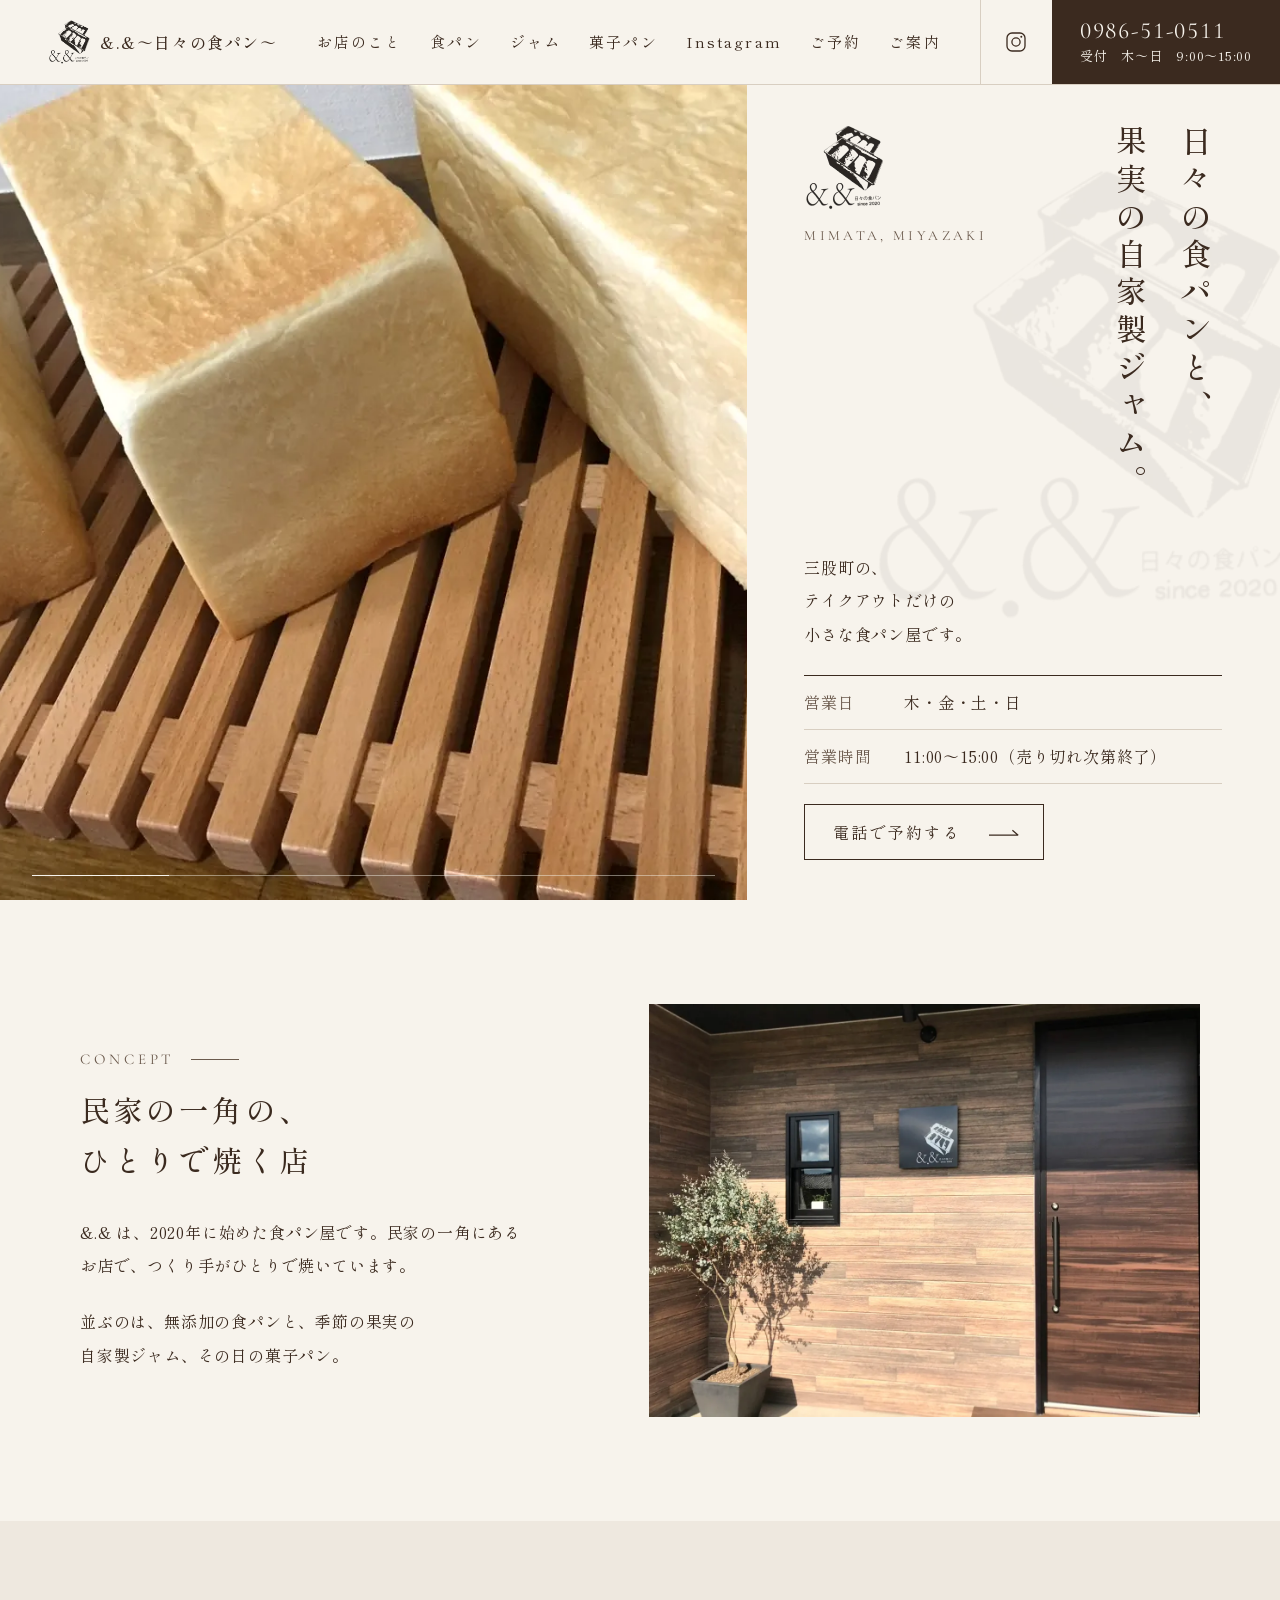
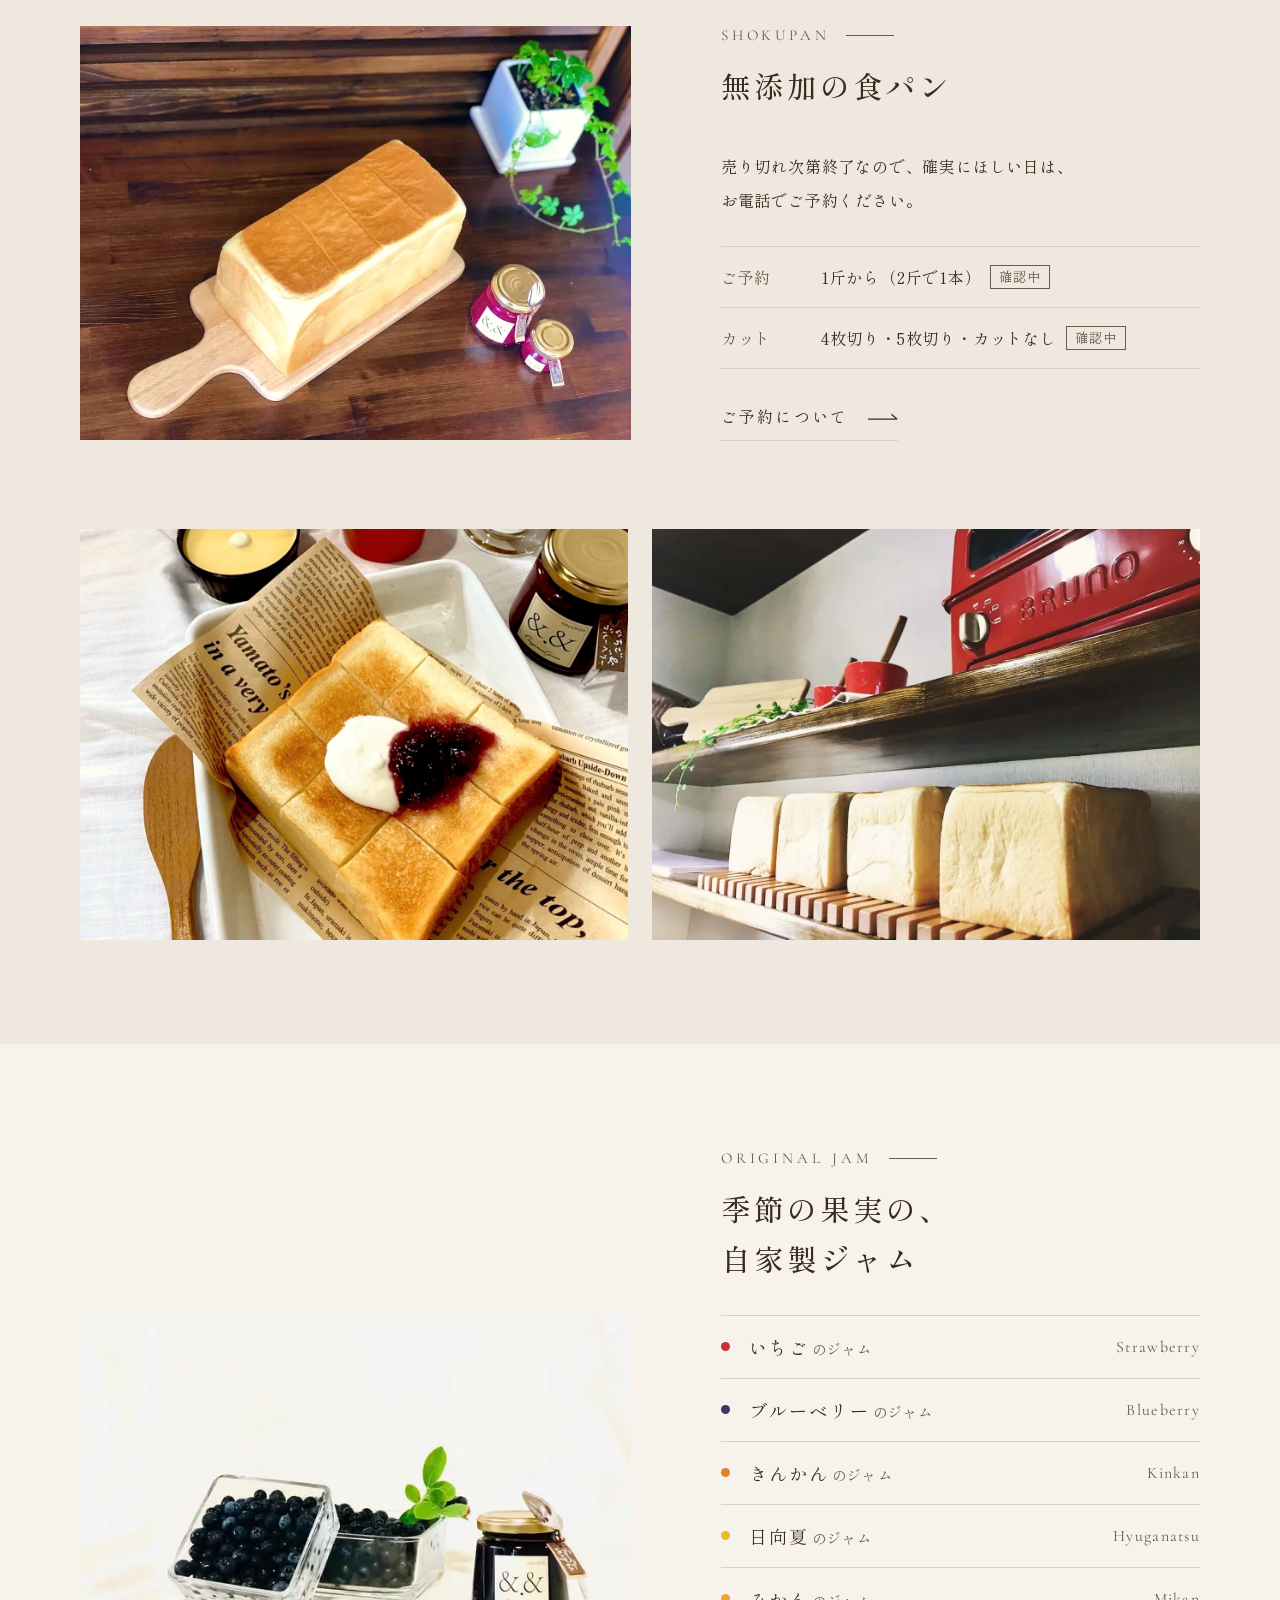
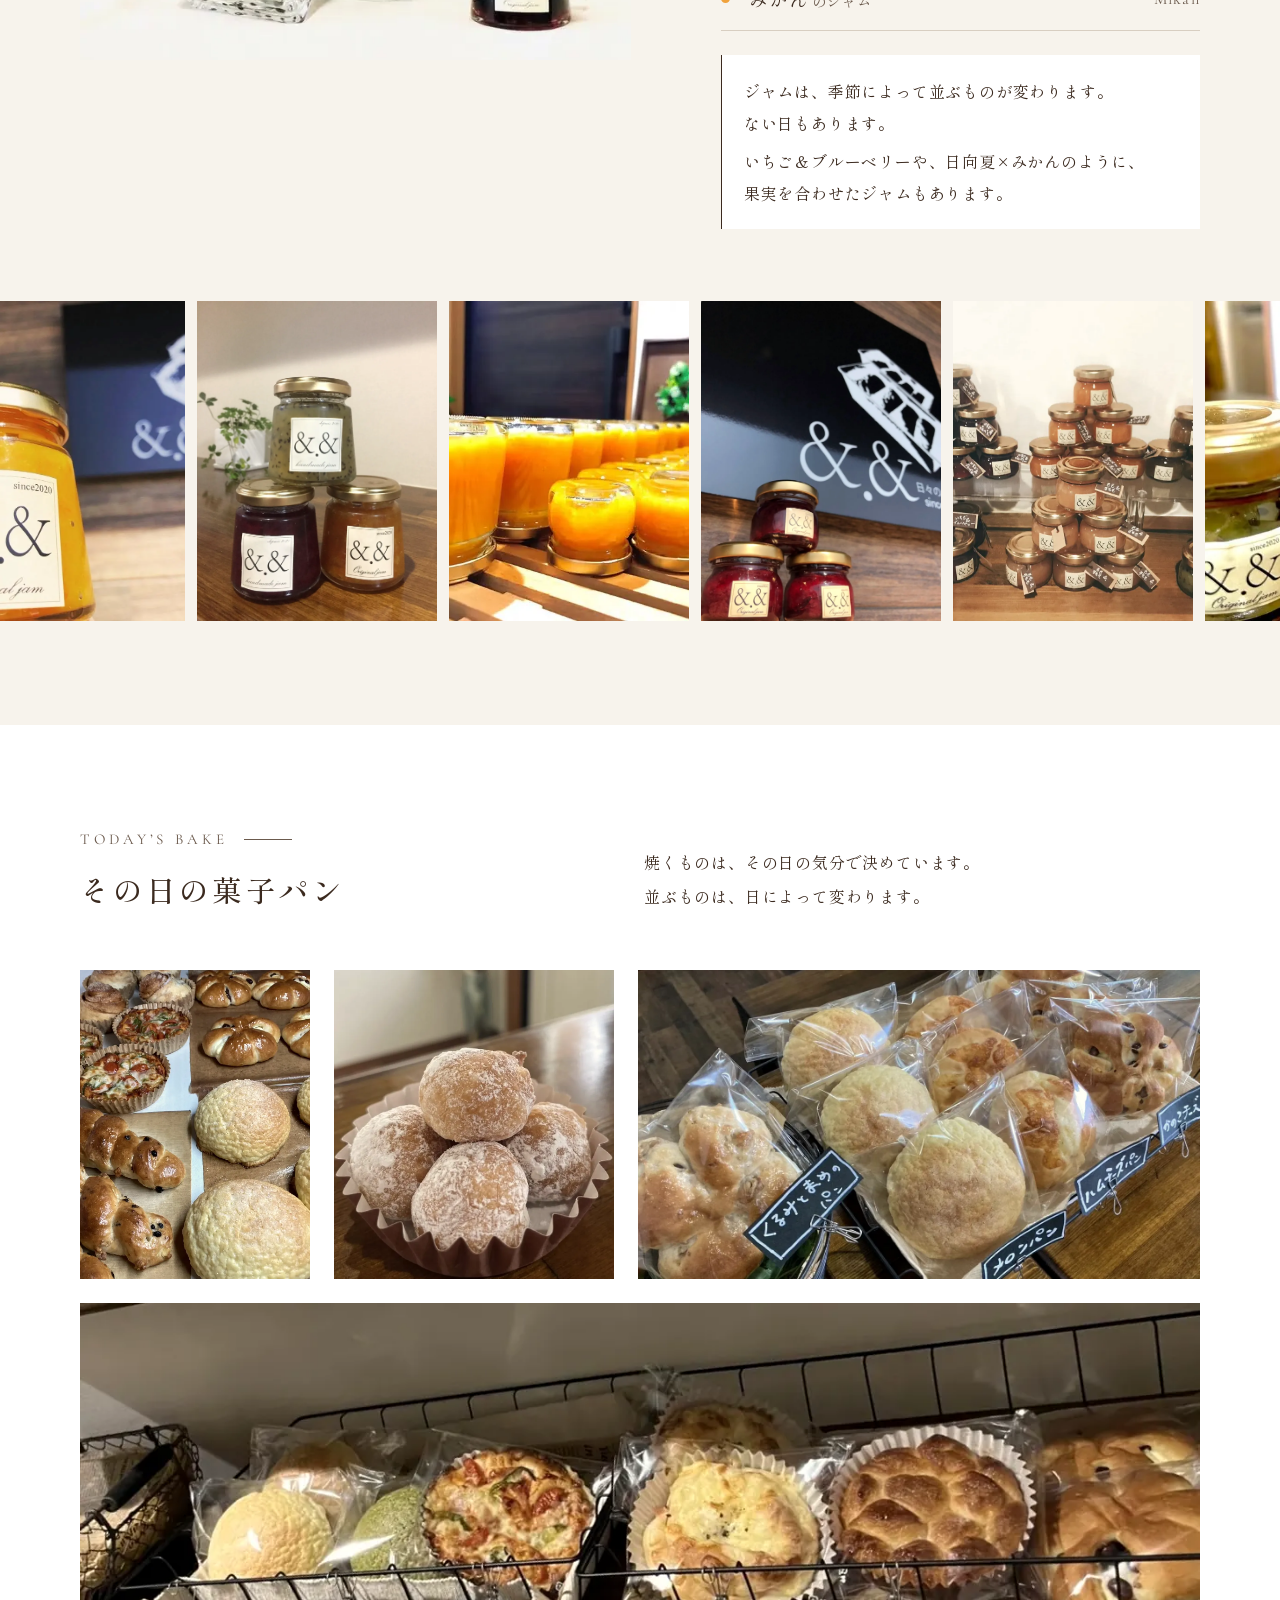
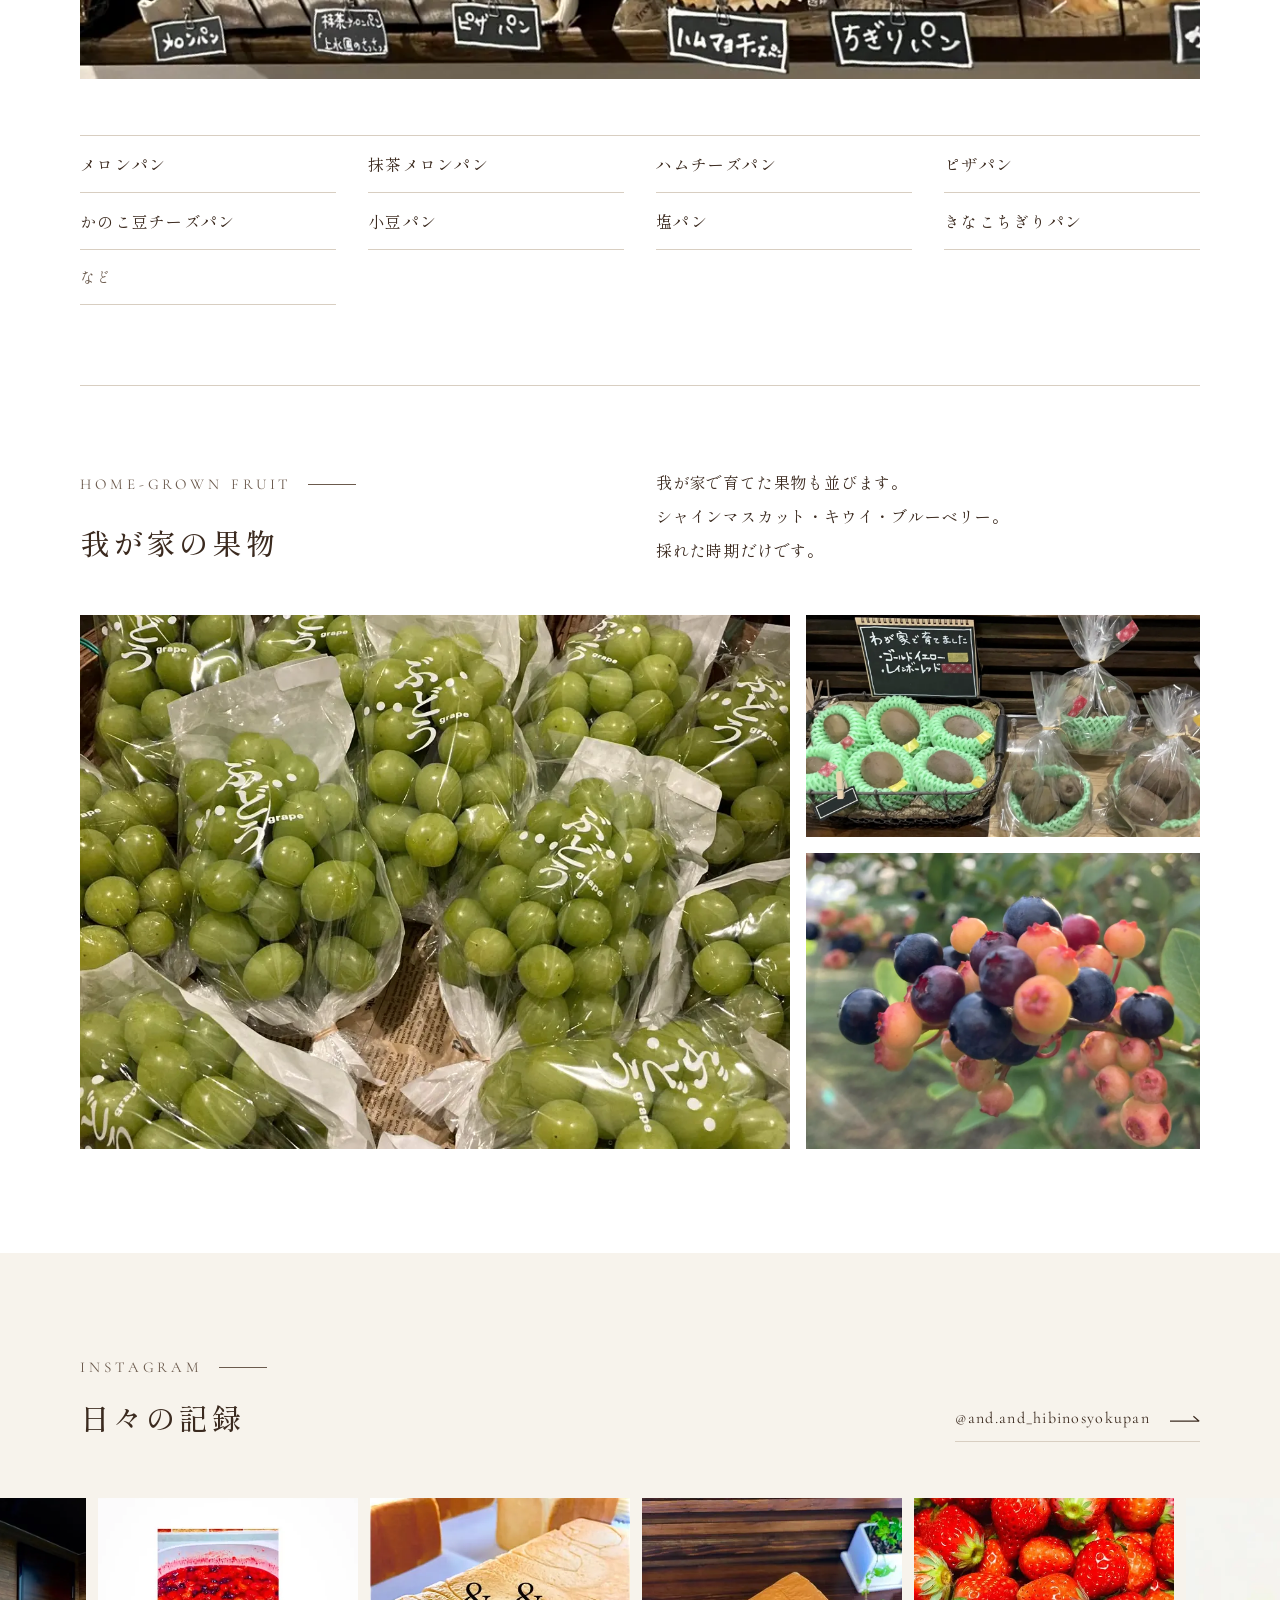
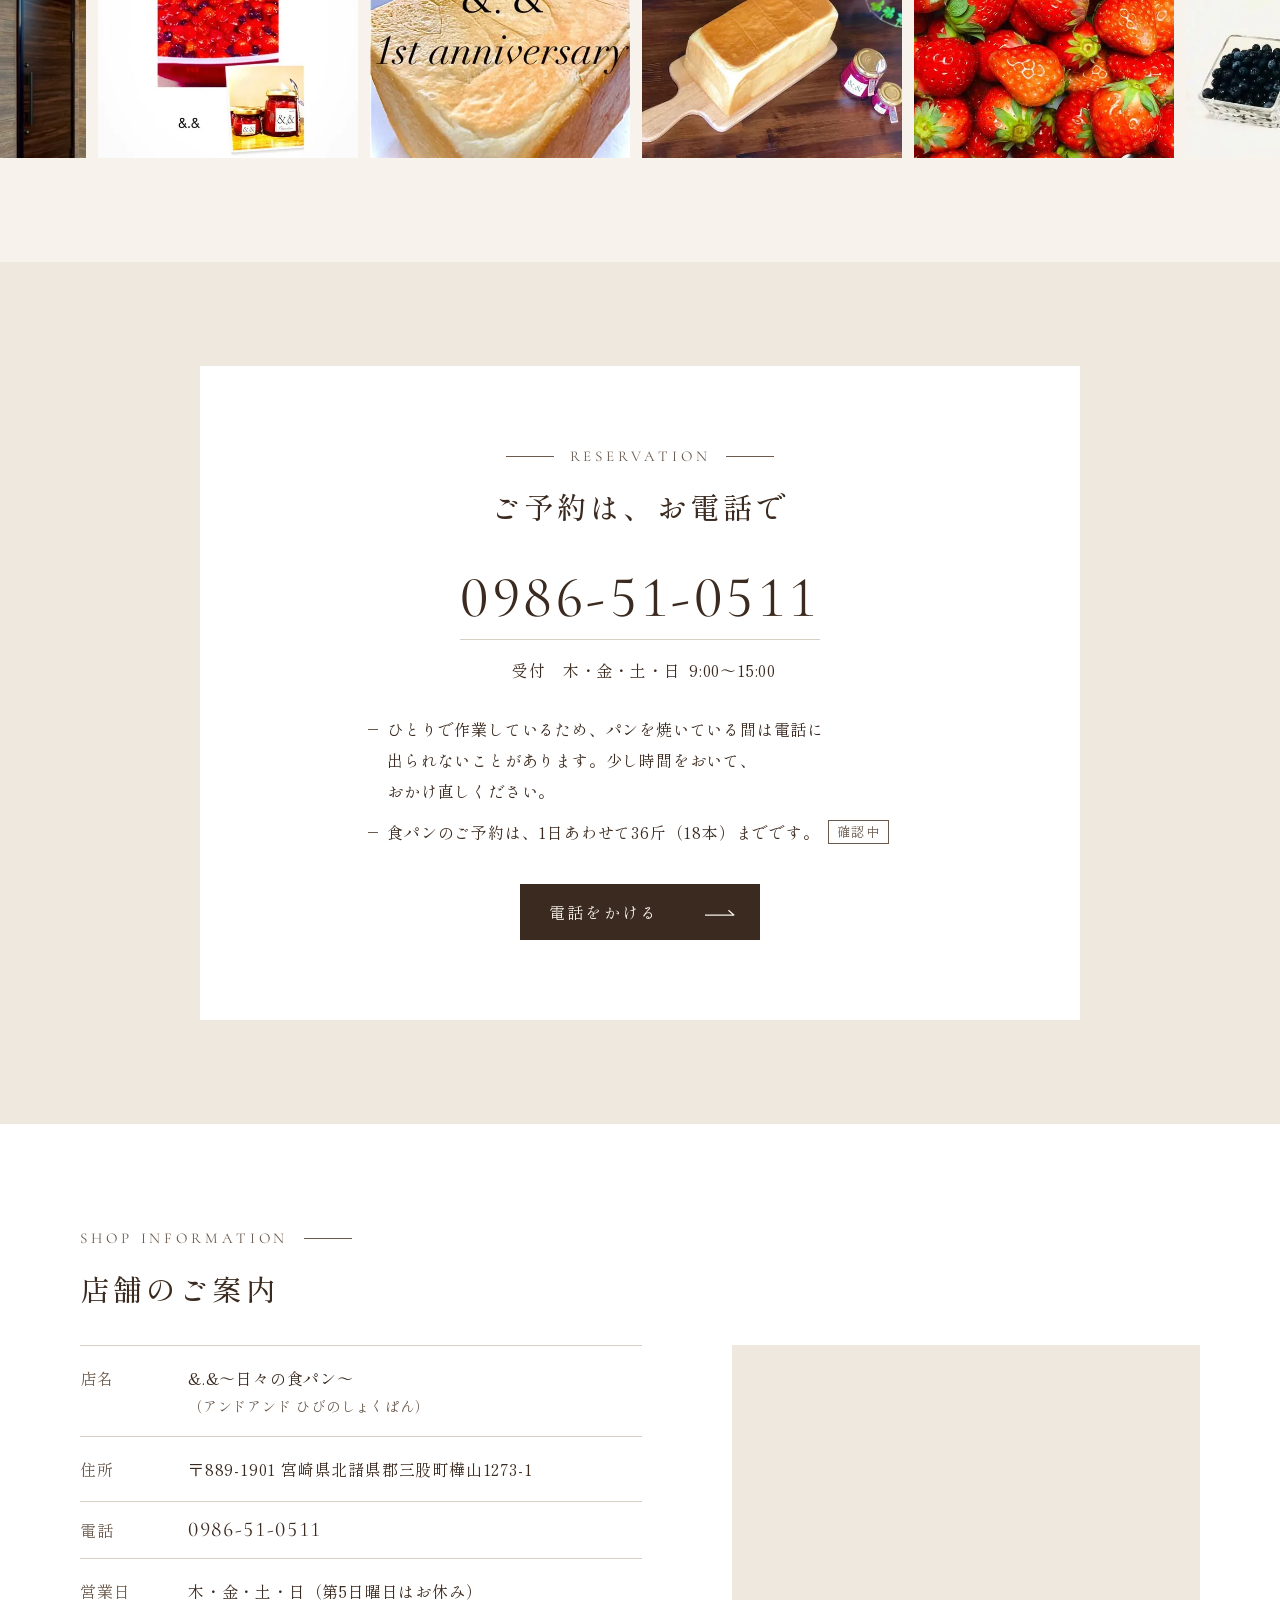
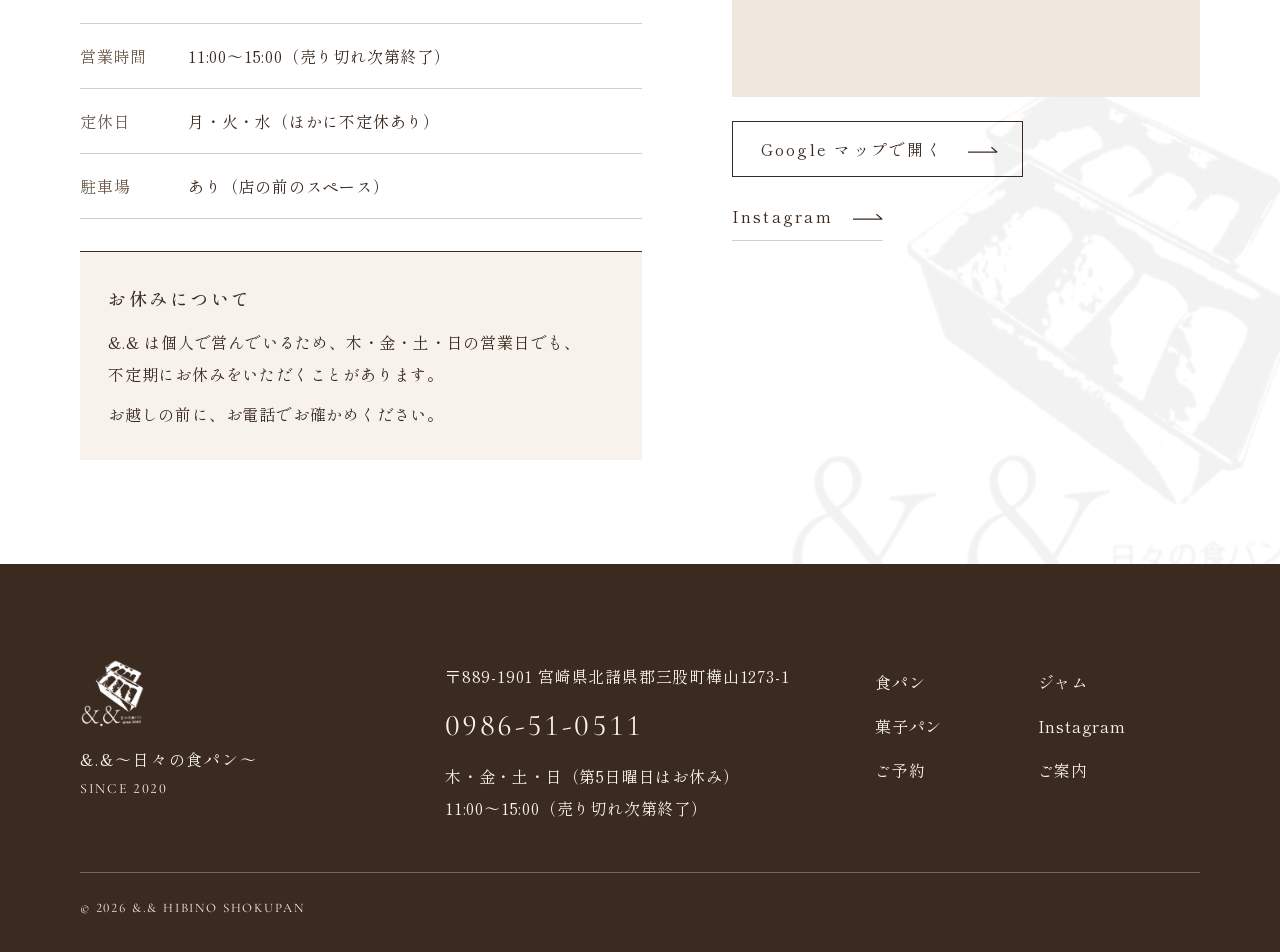
==== index.html @ 5e11d763 "始まりの演出（&.&をペンで書く）を足す Co-Authored-By: Claude Opus 5.5 <noreply@anthropic.com>" ====
<!doctype html>
<html lang="ja">
<head>
  <meta charset="utf-8">
  <meta name="viewport" content="width=device-width, initial-scale=1">
  <script>try{if(!matchMedia('(prefers-reduced-motion: reduce)').matches&&!sessionStorage.getItem('andand-intro')){document.documentElement.classList.add('has-intro');sessionStorage.setItem('andand-intro','1')}}catch(e){}</script>
  <meta name="robots" content="noindex, nofollow">
  <meta name="theme-color" content="#F7F3EC">
  <meta name="description" content="三股町の、テイクアウトだけの小さな食パン屋です。無添加の食パンと、季節の果実の自家製ジャム。木・金・土・日 11:00〜15:00（売り切れ次第終了）。ご予約はお電話で。">
  <title>&amp;.&amp;～日々の食パン～｜食パンと、果実の自家製ジャム</title>
  <link rel="icon" href="assets/logo-alpha.webp" type="image/webp">
  <link rel="preconnect" href="https://fonts.googleapis.com">
  <link rel="preconnect" href="https://fonts.gstatic.com" crossorigin>
  <link href="https://fonts.googleapis.com/css2?family=Cormorant+Garamond:wght@400;500&amp;family=Shippori+Mincho:wght@400;500;600&amp;display=swap" rel="stylesheet">
  <link rel="stylesheet" href="style.css?v=20261115o">
  <script src="script.js?v=20261115o" defer></script>
</head>
<body>
  <!-- 始まりの演出：「&.&」をペンで書く（文字の形は Cormorant Garamond。2026-11-15 本人） -->
  <div class="intro" aria-hidden="true"><svg class="intro__mark" viewBox="34 -676 1581 718" xmlns="http://www.w3.org/2000/svg"><path class="intro__glyph" d="M64 -137Q64 -183 86.0 -218.0Q108 -253 142.5 -282.0Q177 -311 216.0 -337.5Q255 -364 289.5 -393.0Q324 -422 346.0 -455.0Q368 -488 368 -531Q368 -576 344.0 -600.5Q320 -625 281 -625Q243 -625 222.5 -602.0Q202 -579 202 -529Q202 -477 224.0 -423.5Q246 -370 285.0 -318.0Q324 -266 374.5 -217.0Q425 -168 481 -126Q544 -79 601.0 -49.5Q658 -20 697 -12Q702 -11 701.0 -5.5Q700 0 697 0Q675 0 646.0 0.0Q617 0 589 0Q576 0 555.0 -8.0Q534 -16 501.5 -36.5Q469 -57 422 -96Q372 -136 324.0 -183.0Q276 -230 236.5 -280.5Q197 -331 173 -379Q160 -408 152.0 -435.0Q144 -462 144 -487Q144 -531 165.0 -567.0Q186 -603 223.0 -624.5Q260 -646 310 -646Q337 -646 364.0 -637.5Q391 -629 409.0 -607.5Q427 -586 427 -547Q427 -504 405.5 -472.5Q384 -441 349.5 -414.5Q315 -388 277.0 -363.5Q239 -339 205.0 -311.5Q171 -284 149.5 -250.5Q128 -217 128 -172Q128 -130 149.5 -94.5Q171 -59 209.0 -38.5Q247 -18 295 -18Q342 -18 382.0 -38.5Q422 -59 450.5 -93.5Q479 -128 494.5 -172.5Q510 -217 510 -265Q510 -297 497.5 -317.0Q485 -337 439 -337Q436 -337 435.5 -343.0Q435 -349 439 -349L648 -350Q652 -350 652.0 -344.0Q652 -338 648 -338Q613 -338 596.0 -331.5Q579 -325 572.0 -312.0Q565 -299 559 -279Q550 -245 534.5 -205.5Q519 -166 495.5 -127.5Q472 -89 438.0 -57.5Q404 -26 357.5 -7.0Q311 12 250 12Q186 12 144.5 -9.5Q103 -31 83.5 -65.5Q64 -100 64 -137Z"/><path class="intro__glyph" d="M776 11Q756 11 744.0 -0.5Q732 -12 732 -32Q732 -51 744.0 -62.5Q756 -74 776 -74Q797 -74 808.0 -62.5Q819 -51 819 -32Q819 -12 808.0 -0.5Q797 11 776 11Z"/><path class="intro__glyph" d="M948 -137Q948 -183 970.0 -218.0Q992 -253 1026.5 -282.0Q1061 -311 1100.0 -337.5Q1139 -364 1173.5 -393.0Q1208 -422 1230.0 -455.0Q1252 -488 1252 -531Q1252 -576 1228.0 -600.5Q1204 -625 1165 -625Q1127 -625 1106.5 -602.0Q1086 -579 1086 -529Q1086 -477 1108.0 -423.5Q1130 -370 1169.0 -318.0Q1208 -266 1258.5 -217.0Q1309 -168 1365 -126Q1428 -79 1485.0 -49.5Q1542 -20 1581 -12Q1586 -11 1585.0 -5.5Q1584 0 1581 0Q1559 0 1530.0 0.0Q1501 0 1473 0Q1460 0 1439.0 -8.0Q1418 -16 1385.5 -36.5Q1353 -57 1306 -96Q1256 -136 1208.0 -183.0Q1160 -230 1120.5 -280.5Q1081 -331 1057 -379Q1044 -408 1036.0 -435.0Q1028 -462 1028 -487Q1028 -531 1049.0 -567.0Q1070 -603 1107.0 -624.5Q1144 -646 1194 -646Q1221 -646 1248.0 -637.5Q1275 -629 1293.0 -607.5Q1311 -586 1311 -547Q1311 -504 1289.5 -472.5Q1268 -441 1233.5 -414.5Q1199 -388 1161.0 -363.5Q1123 -339 1089.0 -311.5Q1055 -284 1033.5 -250.5Q1012 -217 1012 -172Q1012 -130 1033.5 -94.5Q1055 -59 1093.0 -38.5Q1131 -18 1179 -18Q1226 -18 1266.0 -38.5Q1306 -59 1334.5 -93.5Q1363 -128 1378.5 -172.5Q1394 -217 1394 -265Q1394 -297 1381.5 -317.0Q1369 -337 1323 -337Q1320 -337 1319.5 -343.0Q1319 -349 1323 -349L1532 -350Q1536 -350 1536.0 -344.0Q1536 -338 1532 -338Q1497 -338 1480.0 -331.5Q1463 -325 1456.0 -312.0Q1449 -299 1443 -279Q1434 -245 1418.5 -205.5Q1403 -166 1379.5 -127.5Q1356 -89 1322.0 -57.5Q1288 -26 1241.5 -7.0Q1195 12 1134 12Q1070 12 1028.5 -9.5Q987 -31 967.5 -65.5Q948 -100 948 -137Z"/></svg></div>
  <header class="site-header">
    <div class="site-header__bar">
      <a class="brand" href="#top" aria-label="&amp;.&amp;～日々の食パン～ 最初へ">
        <img src="assets/logo-alpha.webp" width="320" height="339" alt="&amp;.&amp; のロゴ">
        <span class="brand__name">&amp;.&amp;～日々の食パン～</span>
      </a>
      <nav id="main-nav" class="main-nav" aria-label="もくじ">
        <a class="main-nav__wide" href="#about">お店のこと</a><a href="#shokupan">食パン</a><a href="#jam">ジャム</a><a href="#sweets">菓子パン</a><a class="main-nav__wide" href="#instagram">Instagram</a><a href="#reserve">ご予約</a><a href="#info">ご案内</a>
      </nav>
      <a class="header-ig" href="https://www.instagram.com/and.and_hibinosyokupan/" target="_blank" rel="noopener" aria-label="Instagram（新しいタブで開きます）">
        <svg viewBox="0 0 24 24" width="22" height="22" aria-hidden="true"><rect x="3" y="3" width="18" height="18" rx="5" fill="none" stroke="currentColor" stroke-width="1.3"/><circle cx="12" cy="12" r="4.1" fill="none" stroke="currentColor" stroke-width="1.3"/><circle cx="17.3" cy="6.7" r="1" fill="currentColor"/></svg>
      </a>
      <a class="header-tel" href="tel:0986510511" aria-label="電話をかける 0986-51-0511">
        <span class="header-tel__label latin">TEL</span>
        <span class="header-tel__number latin">0986-51-0511</span>
        <span class="header-tel__hours">受付　木〜日　9:00〜15:00</span>
      </a>
    </div>
  </header>

  <main>
    <section id="top" class="hero" aria-labelledby="hero-title">
      <div class="hero__slides" role="region" aria-roledescription="carousel" aria-label="お店の写真（自動で切り替わります）">
        <figure class="hero__slide is-active" data-slide="shelf"><img src="assets/shelf.webp" width="1280" height="960" alt="木の棚に並ぶ食パンと赤いオーブン" loading="eager" fetchpriority="high"></figure>
        <figure class="hero__slide" data-slide="loaves"><picture><source media="(min-width: 900px)" srcset="assets/loaves-pc.webp" width="1004" height="868"><img src="assets/loaves.webp" width="1280" height="813" alt="スノコの上に並ぶ食パン" loading="lazy"></picture></figure>
        <figure class="hero__slide" data-slide="breakfast-set"><img src="assets/breakfast-set.webp" width="1280" height="960" alt="ジャムをのせたトーストのある朝の食卓" loading="lazy"></figure>
        <figure class="hero__slide" data-slide="board-jam"><img src="assets/board-jam.webp" width="912" height="672" alt="木のボードにのせた食パンと、ジャムの瓶" loading="lazy"></figure>
        <figure class="hero__slide hero__slide--logo" data-slide="logo"><img src="assets/logo-alpha.webp" width="320" height="339" alt="&amp;.&amp; のロゴ" loading="lazy"></figure>
        <figure class="hero__slide" data-slide="exterior"><img src="assets/exterior.webp" width="1280" height="960" alt="木目の壁の店の入口とロゴの看板" loading="lazy"></figure>
        <figure class="hero__slide" data-slide="jam-stack"><img src="assets/jam-stack.webp" width="1280" height="960" alt="店頭に積まれた自家製ジャムの瓶" loading="lazy"></figure>
        <figure class="hero__slide" data-slide="sweets-2"><img src="assets/sweets-2.webp" width="1280" height="960" alt="袋に入って並ぶ菓子パン" loading="lazy"></figure>
        <figure class="hero__slide" data-slide="sign-night"><img src="assets/sign-night.webp" width="1000" height="750" alt="夜に照らされたロゴの看板" loading="lazy"></figure>
        <figure class="hero__slide" data-slide="framed"><img src="assets/framed.webp" width="1280" height="960" alt="壁に飾った食パンの写真" loading="lazy"></figure>
        <div class="hero__controls" hidden>
          <div class="hero__progress" aria-hidden="true"><span></span></div>
        </div>
      </div>
      <div class="hero__panel">
        <div class="hero__mark">
          <img src="assets/logo-alpha.webp" width="320" height="339" alt="&amp;.&amp; のロゴ" loading="eager">
          <p class="hero__eyebrow latin">MIMATA, MIYAZAKI</p>
        </div>
        <h1 id="hero-title" class="hero__title"><span>日々の食パンと、</span><span>果実の自家製ジャム。</span></h1>
        <p class="hero__lead"><span class="phrase">三股町の、</span><br><span class="phrase">テイクアウト</span><span class="phrase">だけの</span><br><span class="phrase">小さな</span><span class="phrase">食パン屋です。</span></p>
        <div class="hero__foot">
          <dl class="hero__hours">
            <div><dt>営業日</dt><dd>木・金・土・日</dd></div>
            <div><dt>営業時間</dt><dd><span class="phrase">11:00〜15:00</span><span class="phrase">（売り切れ次第終了）</span></dd></div>
          </dl>
          <a class="button hero__button" href="tel:0986510511">電話で予約する<span class="arrow" aria-hidden="true"></span></a>
        </div>
      </div>
    </section>

    <section id="about" class="about section" aria-labelledby="about-title">
      <div class="container split">
        <div class="split__text">
          <div class="heading"><p class="heading__en latin">Concept</p><h2 id="about-title">民家の一角の、<br>ひとりで焼く店</h2></div>
          <p class="body-copy"><span class="phrase">&amp;.&amp; は、</span><span class="phrase">2020年に</span><span class="phrase">始めた</span><span class="phrase">食パン屋です。</span><span class="phrase">民家の一角にある</span><span class="phrase">お店で、</span><span class="phrase">つくり手が</span><span class="phrase">ひとりで</span><span class="phrase">焼いています。</span></p>
          <p class="body-copy"><span class="phrase">並ぶのは、</span><span class="phrase">無添加の食パンと、</span><span class="phrase">季節の果実の</span><span class="phrase">自家製ジャム、</span><span class="phrase">その日の菓子パン。</span></p>
        </div>
        <figure class="split__photo"><img src="assets/exterior.webp" width="1280" height="960" alt="木目の壁の店の入口とロゴの看板" loading="lazy"></figure>
      </div>
    </section>

    <section id="shokupan" class="shokupan section section--band" aria-labelledby="bread-title">
      <div class="container shokupan__grid">
        <figure class="shokupan__photo"><img src="assets/board-jam.webp" width="912" height="672" alt="木のボードにのせた食パンと、ジャムの瓶" loading="lazy"></figure>
        <div class="shokupan__body">
          <div class="heading"><p class="heading__en latin">Shokupan</p><h2 id="bread-title">無添加の食パン</h2></div>
          <div>
            <p class="body-copy"><span class="phrase">売り切れ次第</span><span class="phrase">終了なので、</span><span class="phrase">確実に</span><span class="phrase">ほしい日は、</span><span class="phrase">お電話で</span><span class="phrase">ご予約ください。</span></p>
            <dl class="spec">
              <div><dt>ご予約</dt><dd><span class="phrase">1斤から</span><span class="phrase">（2斤で1本）</span> <span class="tbc">確認中</span></dd></div>
              <div><dt>カット</dt><dd><span class="phrase">4枚切り・</span><span class="phrase">5枚切り・</span><span class="phrase">カットなし</span> <span class="tbc">確認中</span></dd></div>
            </dl>
            <a class="more-link" href="#reserve">ご予約について<span class="arrow" aria-hidden="true"></span></a>
          </div>
        </div>
      </div>
      <div class="container photo-row photo-row--two">
        <figure><img src="assets/breakfast-set.webp" width="1280" height="960" alt="ジャムをのせたトーストのある朝の食卓" loading="lazy"></figure>
        <figure><img src="assets/shelf.webp" width="1280" height="960" alt="木の棚に並ぶ食パンと赤いオーブン" loading="lazy"></figure>
      </div>
    </section>

    <section id="jam" class="jam section" aria-labelledby="jam-title">
      <div class="container split split--photo-first">
        <figure class="split__photo"><img src="assets/blueberry-jam.webp" width="640" height="480" alt="ガラスの器のブルーベリーと、ジャムの瓶" loading="lazy"></figure>
        <div class="split__text">
          <div class="heading"><p class="heading__en latin">Original jam</p><h2 id="jam-title">季節の果実の、<br>自家製ジャム</h2></div>
          <ul class="jam-list">
            <li><span class="jam-list__dot" style="--dot:var(--strawberry)"></span><span class="jam-list__name">いちご<small>のジャム</small></span><span class="jam-list__en latin">Strawberry</span></li>
            <li><span class="jam-list__dot" style="--dot:var(--blueberry)"></span><span class="jam-list__name">ブルーベリー<small>のジャム</small></span><span class="jam-list__en latin">Blueberry</span></li>
            <li><span class="jam-list__dot" style="--dot:var(--kinkan)"></span><span class="jam-list__name">きんかん<small>のジャム</small></span><span class="jam-list__en latin">Kinkan</span></li>
            <li><span class="jam-list__dot" style="--dot:var(--hyuganatsu)"></span><span class="jam-list__name">日向夏<small>のジャム</small></span><span class="jam-list__en latin">Hyuganatsu</span></li>
            <li><span class="jam-list__dot" style="--dot:var(--mikan)"></span><span class="jam-list__name">みかん<small>のジャム</small></span><span class="jam-list__en latin">Mikan</span></li>
          </ul>
          <div class="jam__note">
            <p><span class="phrase">ジャムは、</span><span class="phrase">季節によって</span><span class="phrase">並ぶものが</span><span class="phrase">変わります。</span><span class="phrase">ない日も</span><span class="phrase">あります。</span></p>
            <p><span class="phrase">いちご＆ブルーベリーや、</span><span class="phrase">日向夏×みかんのように、</span><span class="phrase">果実を合わせた</span><span class="phrase">ジャムもあります。</span></p>
          </div>
        </div>
      </div>
      <div class="marquee jam-marquee" role="region" aria-label="ジャムの写真（自動で流れます）" tabindex="0">
        <ul class="marquee__track">
          <li><img src="assets/jam-stack.webp" width="1280" height="960" alt="店頭に積まれた自家製ジャムの瓶（斜めから）" loading="lazy"></li>
          <li><img src="assets/jam-orange.webp" width="1108" height="831" alt="黄色いジャムの瓶と紺の看板" loading="lazy"></li>
          <li><img src="assets/jam-trio.webp" width="1108" height="1477" alt="3つ重ねたジャムの瓶" loading="lazy"></li>
          <li><img src="assets/post-05.webp" width="640" height="479" alt="逆さに並べたジャムの瓶" loading="lazy"></li>
          <li><img src="assets/jam-red.webp" width="1108" height="1478" alt="赤いジャムの瓶と紺の看板" loading="lazy"></li>
          <li><img src="assets/jam-display.webp" width="1280" height="960" alt="店頭に積まれた自家製ジャムの瓶（正面から）" loading="lazy"></li>
          <li><img src="assets/post-02.webp" width="640" height="480" alt="キウイとレモングラスのジャムの瓶" loading="lazy"></li>
          <li><img src="assets/jam-red-sign.webp" width="1280" height="966" alt="赤いジャムの瓶3つと看板" loading="lazy"></li>
          <li><img src="assets/post-08.webp" width="512" height="640" alt="赤いジャム" loading="lazy"></li>
        </ul>
      </div>
    </section>

    <section id="sweets" class="sweets section section--white" aria-labelledby="sweets-title">
      <div class="container">
        <div class="sweets__head">
          <div class="heading"><p class="heading__en latin">Today’s bake</p><h2 id="sweets-title">その日の菓子パン</h2></div>
          <p class="body-copy"><span class="phrase">焼くものは、</span><span class="phrase">その日の気分で</span><span class="phrase">決めています。</span><br><span class="phrase">並ぶものは、</span><span class="phrase">日によって</span><span class="phrase">変わります。</span></p>
        </div>
        <div class="mosaic">
          <figure class="mosaic__tray"><img src="assets/sweets-tray.webp" width="867" height="1165" alt="天板に並ぶ菓子パン（メロンパン・ピザパンなど）" loading="lazy"></figure>
          <figure class="mosaic__shelf"><img src="assets/sweets-shelf.webp" width="1206" height="405" alt="店頭の棚に並ぶ菓子パンと名札（メロンパン・抹茶メロンパン・ピザパン・ハムマヨチーズパン・ちぎりパン）" loading="lazy"></figure>
          <figure class="mosaic__bag"><img src="assets/sweets-bags.webp" width="1280" height="706" alt="袋に入って並ぶ菓子パンと名札" loading="lazy"></figure>
          <figure class="mosaic__donut"><img src="assets/sweets-donut.webp" width="827" height="915" alt="粉砂糖をまぶした菓子パン" loading="lazy"></figure>
        </div>
        <ul class="menu-list"><li>メロンパン</li><li>抹茶メロンパン</li><li>ハムチーズパン</li><li>ピザパン</li><li>かのこ豆チーズパン</li><li>小豆パン</li><li>塩パン</li><li>きなこちぎりパン</li><li class="menu-list__etc">など</li></ul>
        <div class="home-fruit">
          <div class="home-fruit__text">
            <p class="heading__en latin">Home-grown fruit</p>
            <h3>我が家の果物</h3>
            <p class="body-copy"><span class="phrase">我が家で育てた果物も</span><span class="phrase">並びます。</span><br><span class="phrase">シャインマスカット・</span><span class="phrase">キウイ・</span><span class="phrase">ブルーベリー。</span><br><span class="phrase">採れた時期だけです。</span></p>
          </div>
          <div class="home-fruit__photos">
            <figure class="home-fruit__main"><img src="assets/grapes-bag.webp" width="1108" height="831" alt="袋に入った、我が家で育てたシャインマスカット" loading="lazy"></figure>
            <figure class="home-fruit__kiwi"><img src="assets/kiwi.webp" width="1280" height="721" alt="我が家で育てたキウイ（ゴールドイエロー・レインボーレッド）" loading="lazy"></figure>
            <figure class="home-fruit__berry"><img src="assets/blueberry-fruit.webp" width="1108" height="831" alt="木になっている、色づきはじめたブルーベリーの実" loading="lazy"></figure>
          </div>
        </div>
      </div>
    </section>

    <section id="instagram" class="instagram section" aria-labelledby="instagram-title">
      <div class="container instagram__head">
        <div class="heading"><p class="heading__en latin">Instagram</p><h2 id="instagram-title">日々の記録</h2></div>
        <div class="instagram__links">
          <a class="more-link" href="https://www.instagram.com/and.and_hibinosyokupan/" target="_blank" rel="noopener"><span class="latin">@and.and_hibinosyokupan</span><span class="arrow" aria-hidden="true"></span></a>
        </div>
      </div>
      <div class="marquee ig-marquee" role="region" aria-label="Instagramの投稿（自動で流れます）" tabindex="0">
        <ul class="marquee__track">
          <li><a href="https://www.instagram.com/and.and_hibinosyokupan/" target="_blank" rel="noopener"><img src="assets/post-01.webp" width="640" height="640" alt="Instagramの投稿：1周年の食パン" loading="lazy"></a></li>
          <li><a href="https://www.instagram.com/and.and_hibinosyokupan/" target="_blank" rel="noopener"><img src="assets/post-06.webp" width="640" height="480" alt="Instagramの投稿：木のボードにのせた食パンとジャム" loading="lazy"></a></li>
          <li><a href="https://www.instagram.com/and.and_hibinosyokupan/" target="_blank" rel="noopener"><img src="assets/post-04.webp" width="512" height="640" alt="Instagramの投稿：いちご" loading="lazy"></a></li>
          <li><a href="https://www.instagram.com/and.and_hibinosyokupan/" target="_blank" rel="noopener"><img src="assets/post-03.webp" width="640" height="480" alt="Instagramの投稿：ブルーベリーとジャムの瓶" loading="lazy"></a></li>
          <li><a href="https://www.instagram.com/and.and_hibinosyokupan/" target="_blank" rel="noopener"><img src="assets/post-10.webp" width="640" height="480" alt="Instagramの投稿：棚に並ぶ食パン" loading="lazy"></a></li>
          <li><a href="https://www.instagram.com/and.and_hibinosyokupan/" target="_blank" rel="noopener"><img src="assets/post-02.webp" width="640" height="480" alt="Instagramの投稿：ジャムの瓶" loading="lazy"></a></li>
          <li><a href="https://www.instagram.com/and.and_hibinosyokupan/" target="_blank" rel="noopener"><img src="assets/post-05.webp" width="640" height="479" alt="Instagramの投稿：逆さに並べたジャムの瓶" loading="lazy"></a></li>
          <li><a href="https://www.instagram.com/and.and_hibinosyokupan/" target="_blank" rel="noopener"><img src="assets/post-12.webp" width="640" height="640" alt="Instagramの投稿：店の入口" loading="lazy"></a></li>
          <li><a href="https://www.instagram.com/and.and_hibinosyokupan/" target="_blank" rel="noopener"><img src="assets/post-08.webp" width="512" height="640" alt="Instagramの投稿：赤いジャム" loading="lazy"></a></li>
        </ul>
      </div>
    </section>

    <section id="reserve" class="reserve section section--band" aria-labelledby="reserve-title">
      <div class="container reserve__box">
        <div class="reserve__text">
          <div class="heading"><p class="heading__en latin">Reservation</p><h2 id="reserve-title">ご予約は、お電話で</h2></div>
          <a class="reserve__phone latin" href="tel:0986510511">0986-51-0511</a>
          <p class="reserve__hours"><span class="phrase">受付　</span><span class="phrase">木・金・土・日　</span><span class="phrase">9:00〜15:00</span></p>
          <ul class="reserve__notes">
            <li><span class="phrase">ひとりで</span><span class="phrase">作業しているため、</span><span class="phrase">パンを</span><span class="phrase">焼いている間は</span><span class="phrase">電話に</span><span class="phrase">出られないことが</span><span class="phrase">あります。</span><span class="phrase">少し時間をおいて、</span><span class="phrase">おかけ直しください。</span></li>
            <li><span class="phrase">食パンのご予約は、</span><span class="phrase">1日あわせて</span><span class="phrase">36斤（18本）までです。</span> <span class="tbc">確認中</span></li>
          </ul>
          <a class="button button--solid" href="tel:0986510511">電話をかける<span class="arrow" aria-hidden="true"></span></a>
        </div>
      </div>
    </section>

    <section id="info" class="info section section--white" aria-labelledby="info-title">
      <div class="container">
        <div class="heading"><p class="heading__en latin">Shop information</p><h2 id="info-title">店舗のご案内</h2></div>
        <div class="info__grid">
          <div id="access" class="info__access">
            <dl class="shop-table">
              <div><dt>店名</dt><dd>&amp;.&amp;～日々の食パン～<span class="shop-table__reading note"><span class="phrase">（アンドアンド</span> <span class="phrase">ひびのしょくぱん）</span></span></dd></div>
              <div><dt>住所</dt><dd><span class="phrase">〒889-1901</span> <span class="phrase">宮崎県北諸県郡</span><span class="phrase">三股町樺山1273-1</span></dd></div>
              <div><dt>電話</dt><dd><a class="latin shop-table__tel" href="tel:0986510511">0986-51-0511</a></dd></div>
              <div><dt>営業日</dt><dd><span class="phrase">木・金・土・日</span><span class="phrase">（第5日曜日はお休み）</span></dd></div>
              <div><dt>営業時間</dt><dd><span class="phrase">11:00〜15:00</span><span class="phrase">（売り切れ次第終了）</span></dd></div>
              <div><dt>定休日</dt><dd><span class="phrase">月・火・水</span><span class="phrase">（ほかに不定休あり）</span></dd></div>
              <div><dt>駐車場</dt><dd>あり（店の前のスペース）</dd></div>
            </dl>
            <div class="info__closed">
              <p class="info__closed-title">お休みについて</p>
              <p><span class="phrase">&amp;.&amp; は</span><span class="phrase">個人で</span><span class="phrase">営んでいるため、</span><span class="phrase">木・金・土・日の</span><span class="phrase">営業日でも、</span><span class="phrase">不定期に</span><span class="phrase">お休みを</span><span class="phrase">いただくことが</span><span class="phrase">あります。</span></p>
              <p><span class="phrase">お越しの前に、</span><span class="phrase">お電話で</span><span class="phrase">お確かめください。</span></p>
            </div>
          </div>
          <div class="info__side">
            <div class="info__map">
              <iframe title="&amp;.&amp;～日々の食パン～の地図（Google マップ）" src="https://www.google.com/maps?q=%26.%26%20%E6%97%A5%E3%80%85%E3%81%AE%E9%A3%9F%E3%83%91%E3%83%B3%20%E5%AE%AE%E5%B4%8E%E7%9C%8C%E5%8C%97%E8%AB%B8%E7%9C%8C%E9%83%A1%E4%B8%89%E8%82%A1%E7%94%BA%E6%A8%BA%E5%B1%B11273-1&amp;output=embed&amp;hl=ja" loading="lazy" referrerpolicy="no-referrer-when-downgrade" allowfullscreen></iframe>
            </div>
            <div class="info__links">
              <a class="button" href="https://www.google.com/maps/search/?api=1&amp;query=%26.%26%20%E6%97%A5%E3%80%85%E3%81%AE%E9%A3%9F%E3%83%91%E3%83%B3%20%E5%AE%AE%E5%B4%8E%E7%9C%8C%E5%8C%97%E8%AB%B8%E7%9C%8C%E9%83%A1%E4%B8%89%E8%82%A1%E7%94%BA%E6%A8%BA%E5%B1%B11273-1" target="_blank" rel="noopener">Google マップで開く<span class="arrow" aria-hidden="true"></span></a>
              <a class="more-link" href="https://www.instagram.com/and.and_hibinosyokupan/" target="_blank" rel="noopener">Instagram<span class="arrow" aria-hidden="true"></span></a>
            </div>
          </div>
        </div>
      </div>
    </section>
  </main>

  <footer class="site-footer">
    <div class="container site-footer__inner">
      <div class="site-footer__brand"><img src="assets/logo-alpha.webp" width="320" height="339" alt="&amp;.&amp; のロゴ" loading="lazy"><p>&amp;.&amp;～日々の食パン～</p><p class="latin site-footer__since">SINCE 2020</p></div>
      <div class="site-footer__info">
        <p><span class="phrase">〒889-1901</span> <span class="phrase">宮崎県北諸県郡</span><span class="phrase">三股町樺山1273-1</span></p>
        <a class="site-footer__phone latin" href="tel:0986510511">0986-51-0511</a>
        <p><span class="phrase">木・金・土・日</span><span class="phrase">（第5日曜日はお休み）</span><br><span class="phrase">11:00〜15:00</span><span class="phrase">（売り切れ次第終了）</span></p>
      </div>
      <nav class="site-footer__nav" aria-label="ページの中の場所">
        <a href="#shokupan">食パン</a><a href="#jam">ジャム</a><a href="#sweets">菓子パン</a><a href="#instagram">Instagram</a><a href="#reserve">ご予約</a><a href="#info">ご案内</a>
      </nav>
    </div>
    <p class="site-footer__copyright note latin">© 2026 &amp;.&amp; HIBINO SHOKUPAN</p>
  </footer>
  <div class="mobile-actions" role="group" aria-label="電話と店舗のご案内"><a href="tel:0986510511">電話で予約する</a><a href="#info">店舗のご案内</a></div>
</body>
</html>
---- style.css ----
/* &.&～日々の食パン～ 試作 v2（2026-11-15 作り直し）
   地は生成りと白、文字と線は焦げ茶の1色。果実の色はジャムの名前の横の小さな丸だけ。
   書体は明朝（Shippori Mincho）と欧文のセリフ（Cormorant Garamond）の2つ。角は丸くしない。 */
:root {
  --kiji: #F7F3EC;
  --white: #FFFFFF;
  --band: #EEE8DF;
  --ink: #3B2A1F;
  --ink-soft: #6B5A4D;
  --line: #D8CEC1;
  --strawberry: #C7313B;
  --blueberry: #46335F;
  --kinkan: #E2802A;
  --hyuganatsu: #E2BE2E;
  --mikan: #F0A23C;
  --mincho: "Shippori Mincho", "Yu Mincho", "YuMincho", "Hiragino Mincho ProN", serif;
  --latin: "Cormorant Garamond", "Shippori Mincho", serif;
  --gutter: 20px;
  --header-h: 100px;
  --section-y: 56px;
}
@media (min-width: 600px) { :root { --gutter: 32px; --section-y: 80px; } }
@media (min-width: 900px) { :root { --gutter: 48px; --header-h: 84px; --section-y: 104px; } }

*, *::before, *::after { box-sizing: border-box; }
html { scroll-behavior: smooth; scroll-padding-top: var(--header-h); -webkit-text-size-adjust: 100%; }
@media (prefers-reduced-motion: reduce) { html { scroll-behavior: auto; } *, *::before, *::after { transition: none !important; } }
body {
  margin: 0; background: var(--kiji); color: var(--ink);
  font-family: var(--mincho); font-size: 16px; line-height: 2; letter-spacing: .05em;
  overflow-x: hidden; padding-bottom: 56px;
}
@media (min-width: 900px) { body { padding-bottom: 0; } }
img { display: block; max-width: 100%; height: auto; }
figure { margin: 0; }
a { color: inherit; }
h1, h2, h3, p, ul, dl, dd { margin: 0; }
ul { padding: 0; list-style: none; }
.latin { font-family: var(--latin); letter-spacing: .08em; font-variant-numeric: lining-nums tabular-nums; }
.phrase { display: inline-block; }
.note { font-size: 14px; line-height: 1.8; color: var(--ink-soft); }
.container { width: min(1120px, calc(100% - var(--gutter) * 2)); margin-inline: auto; }
.section { padding-block: var(--section-y); }
.section--band { background: var(--band); }
.section--white { background: var(--white); }
:focus-visible { outline: 2px solid var(--ink); outline-offset: 3px; }

/* ---- 始まりの演出：生成りの地に「&.&」をペンで書き、書き終わったらページへ（2026-11-15 本人） ----
   JS が無くても、3.4秒で消える（消え方も CSS だけで決めている） */
.intro { display: none; }
.has-intro .intro {
  display: grid; place-items: center; position: fixed; inset: 0; z-index: 200; background: var(--kiji); cursor: pointer;
  animation: intro-out .7s ease 2.7s forwards;
}
.intro__mark { width: min(62vw, 380px); height: auto; overflow: visible; }
.intro__glyph {
  fill: var(--ink); fill-opacity: 0; stroke: var(--ink); stroke-width: 5; stroke-linecap: round; stroke-linejoin: round;
  stroke-dasharray: var(--len, 6000); stroke-dashoffset: var(--len, 6000);
  animation: intro-draw var(--dur) cubic-bezier(.5, .1, .3, 1) var(--delay) forwards, intro-fill .6s ease 1.9s forwards;
}
.intro__glyph:nth-child(1) { --delay: .2s; --dur: 1s; }
.intro__glyph:nth-child(2) { --delay: 1.05s; --dur: .25s; }
.intro__glyph:nth-child(3) { --delay: 1.2s; --dur: 1s; }
.has-intro .intro.is-skipped { animation: intro-out .35s ease forwards; }
@keyframes intro-draw { to { stroke-dashoffset: 0; } }
@keyframes intro-fill { to { fill-opacity: 1; } }
@keyframes intro-out { to { opacity: 0; visibility: hidden; } }

/* ---- 見出し：小さな英字＋線＋明朝 ---- */
.heading { margin-bottom: 32px; }
.heading__en {
  display: flex; align-items: center; gap: 16px; margin-bottom: 14px;
  font-size: 15px; line-height: 1.4; letter-spacing: .26em; text-transform: uppercase; color: var(--ink-soft);
}
.heading__en::after { content: ""; width: 48px; height: 1px; background: currentColor; }
h2 { font-size: clamp(24px, 2.3vw, 31px); font-weight: 500; line-height: 1.7; letter-spacing: .14em; }
h3 { font-size: 21px; font-weight: 500; line-height: 1.7; letter-spacing: .12em; }
.body-copy { font-size: 16px; line-height: 2.1; text-wrap: pretty; }
.body-copy + .body-copy { margin-top: 1.4em; }

/* ---- ボタン：細い枠＋明朝＋線の矢印 ---- */
/* 線の矢印：細い線と、先の上だけの短い線（2026-11-15 本人「元々の矢印のほうがいい。下の線がないやつ」。元の形を、線の端にきちんとつながるように描いた） */
.arrow {
  display: inline-block; flex: none; width: 30px; height: 8px; background: currentColor;
  -webkit-mask: url("data:image/svg+xml,%3Csvg xmlns='http://www.w3.org/2000/svg' viewBox='0 0 30 8'%3E%3Cpath d='M0 7.2H29.2M23.4 2.2l5.8 5' fill='none' stroke='%23000' stroke-width='1.2'/%3E%3C/svg%3E") no-repeat center / 100% 100%;
          mask: url("data:image/svg+xml,%3Csvg xmlns='http://www.w3.org/2000/svg' viewBox='0 0 30 8'%3E%3Cpath d='M0 7.2H29.2M23.4 2.2l5.8 5' fill='none' stroke='%23000' stroke-width='1.2'/%3E%3C/svg%3E") no-repeat center / 100% 100%;
  transition: transform .25s;
}
a:hover .arrow { transform: translateX(4px); }
.button {
  display: inline-flex; align-items: center; justify-content: space-between; gap: 24px;
  min-width: 240px; min-height: 56px; padding: 0 24px 0 28px;
  border: 1px solid var(--ink); color: var(--ink); background: transparent;
  font-size: 16px; letter-spacing: .14em; text-decoration: none;
  transition: background-color .25s, color .25s;
}
.button:hover { background: var(--ink); color: var(--kiji); }
.button--solid { background: var(--ink); color: var(--kiji); }
.button--solid:hover { background: transparent; color: var(--ink); }
.more-link {
  display: inline-flex; align-items: center; gap: 20px; min-height: 44px; margin-top: 28px;
  padding-bottom: 4px; border-bottom: 1px solid var(--line); text-decoration: none; letter-spacing: .14em;
}
.more-link:hover { border-bottom-color: var(--ink); }

/* ---- 上の帯 ---- */
.site-header { position: sticky; top: 0; z-index: 20; background: var(--kiji); border-bottom: 1px solid var(--line); }
.site-header__bar {
  display: grid; grid-template-columns: 1fr auto auto; grid-template-areas: "brand ig tel" "nav nav nav";
  align-items: center; padding-left: var(--gutter);
}
.brand { grid-area: brand; display: flex; align-items: center; gap: 10px; min-height: 56px; text-decoration: none; }
.brand img { width: 34px; height: auto; }
.brand__name { font-size: 16px; font-weight: 500; letter-spacing: .04em; white-space: nowrap; }
.main-nav { grid-area: nav; display: grid; grid-template-columns: repeat(5, 1fr); border-top: 1px solid var(--line); margin-left: calc(var(--gutter) * -1); }
.main-nav a { display: flex; align-items: center; justify-content: center; min-height: 44px; font-size: 14px; letter-spacing: .08em; text-decoration: none; white-space: nowrap; }
.main-nav__wide { display: none !important; }
.header-tel {
  grid-area: tel; display: flex; align-items: center; justify-content: center; align-self: stretch;
  min-width: 56px; padding: 0 10px; background: var(--ink); color: var(--kiji); text-decoration: none;
}
/* 電話の隣に Instagram の印（2026-11-15 本人） */
.header-ig { grid-area: ig; display: grid; place-items: center; align-self: stretch; width: 48px; color: var(--ink); border-left: 1px solid var(--line); }
.header-ig:hover { background: var(--band); }
@media (max-width: 359px) { .brand__name { display: none; } }
.header-tel__label { font-size: 16px; letter-spacing: .2em; }
.header-tel__number, .header-tel__hours { display: none; }
@media (min-width: 900px) {
  .site-header__bar { grid-template-columns: auto 1fr auto auto; grid-template-areas: "brand nav ig tel"; min-height: var(--header-h); }
  .header-ig { width: 72px; }
  .header-ig svg { width: 24px; height: 24px; }
  .brand img { width: 42px; }
  .brand__name { font-size: 16px; letter-spacing: .1em; }
  .main-nav { display: flex; justify-content: center; gap: clamp(16px, 2.2vw, 36px); border-top: 0; margin: 0; padding-inline: 24px; }
  .main-nav a { font-size: 15px; letter-spacing: .14em; position: relative; }
  .main-nav a::after { content: ""; position: absolute; left: 0; right: 100%; bottom: 10px; height: 1px; background: currentColor; transition: right .3s; }
  .main-nav a:hover::after { right: 0; }
  .header-tel { flex-direction: column; align-items: flex-start; gap: 0; padding: 0 28px; min-width: 0; }
  .header-tel__label { display: none; }
  .header-tel__number { display: block; font-size: 23px; line-height: 1.2; letter-spacing: .08em; }
  .header-tel__hours { display: block; font-size: 13px; line-height: 1.5; letter-spacing: .06em; }
}

@media (min-width: 1200px) { .main-nav__wide { display: flex !important; } }

/* ---- 最初の画面：左にスライド（今のサイトと同じ順の13枚）、右に縦書きの一言 ---- */
.hero { display: grid; background: var(--kiji); }
.hero__slides { position: relative; overflow: hidden; aspect-ratio: 3 / 2; background: var(--band); touch-action: pan-y; user-select: none; -webkit-user-select: none; cursor: grab; }
.hero__slide img { -webkit-user-drag: none; }
.hero__slide { position: absolute; inset: 0; opacity: 0; transition: opacity 1.4s ease; }
.hero__slide.is-active { opacity: 1; }
.hero__slide picture, .hero__slide img { display: block; width: 100%; height: 100%; }
.hero__slide img { object-fit: cover; }
.hero__slide[data-slide="loaves"] img { object-position: center 40%; }
.hero__slide--logo { display: grid; place-items: center; background: var(--band); }
.hero__slide--logo img { width: 52%; height: auto; max-width: 360px; }
.hero__controls { position: absolute; left: var(--gutter); right: var(--gutter); bottom: 18px; z-index: 2; display: flex; align-items: center; }
.hero__controls[hidden] { display: none; }
.hero__progress { flex: 1; height: 1px; background: rgba(247, 243, 236, .45); }
.hero__progress span { display: block; width: 0; height: 100%; background: var(--kiji); transition: width .6s ease; }
.hero__panel {
  display: grid; grid-template-columns: 1fr auto; grid-template-rows: auto 1fr auto; column-gap: 24px;
  padding: 24px var(--gutter) 40px;
}
/* 地に、ロゴを大きく薄く透かす（今のサイトの最初の画面と同じ。文字の読みやすさは変えない濃さ） */
.hero__panel { position: relative; overflow: hidden; }
.hero__panel::before { content: ""; position: absolute; z-index: 0; right: -90px; top: 110px; width: 420px; height: 420px;
  background: url(assets/logo-alpha.webp) center / contain no-repeat; opacity: .06; pointer-events: none; }
.hero__panel > * { position: relative; z-index: 1; }
.hero__mark { grid-column: 1; grid-row: 1; display: grid; gap: 14px; justify-items: start; }
.hero__mark img { width: 64px; height: auto; }
.hero__eyebrow { font-size: 14px; line-height: 1.7; letter-spacing: .24em; color: var(--ink-soft); }
.hero__title {
  grid-column: 2; grid-row: 1 / 3; justify-self: end; align-self: start; writing-mode: vertical-rl;
  font-size: clamp(23px, 6.2vw, 28px); font-weight: 500; line-height: 1.75; letter-spacing: .2em;
}
.hero__title span { display: block; }
.hero__title span + span { margin-right: .35em; }
.hero__lead { grid-column: 1; grid-row: 2; align-self: end; margin-top: 24px; font-size: 16px; line-height: 2.1; }
.hero__foot { grid-column: 1 / -1; grid-row: 3; margin-top: 28px; }
.hero__hours { border-top: 1px solid var(--ink); }
.hero__hours > div { display: grid; grid-template-columns: 5.5em 1fr; gap: 12px; padding: 12px 0; border-bottom: 1px solid var(--line); line-height: 1.8; }
.hero__hours dt { color: var(--ink-soft); }
.hero__button { display: none; }
@media (min-width: 900px) {
  /* 最初の画面は画面の高さ（上の帯と線の分を引く）。右の文が長い時だけ伸びる */
  .hero { grid-template-columns: minmax(0, 1.4fr) minmax(400px, 1fr); min-height: clamp(600px, calc(100svh - var(--header-h) - 1px), 820px); }
  .hero__slides { aspect-ratio: auto; }
  .hero__slide[data-slide="loaves"] img { object-position: center 70%; }
  .hero__controls { left: 32px; right: 32px; bottom: 24px; }
  .hero__panel { padding: 40px clamp(40px, 4.5vw, 72px) 40px; column-gap: 40px; }
  .hero__mark img { width: 80px; }
  .hero__panel::before { right: -6%; left: auto; top: 80px; width: 86%; height: auto; aspect-ratio: 1; }
  .hero__title { font-size: clamp(28px, 2.4vw, 37px); letter-spacing: .22em; }
  .hero__foot { margin-top: 24px; }
  .hero__button { display: inline-flex; margin-top: 20px; }
}

/* ---- 半分ずつの段（文と写真） ---- */
.split { display: grid; gap: 40px; align-items: center; }
.split__photo img { width: 100%; aspect-ratio: 4 / 3; object-fit: cover; }
#jam .split__photo img { aspect-ratio: 16 / 10; object-position: center 85%; }
@media (min-width: 900px) {
  .split { grid-template-columns: minmax(0, 1fr) minmax(0, 1.15fr); gap: clamp(48px, 7vw, 112px); }
  .split--photo-first { grid-template-columns: minmax(0, 1.15fr) minmax(0, 1fr); }
}
.about { background: var(--kiji); }

/* ---- 食パン：横長の写真の下に、見出しと文の2列 ---- */
.shokupan__grid { display: grid; gap: 40px; align-items: center; }
.shokupan__photo img { width: 100%; aspect-ratio: 4 / 3; object-fit: cover; }
.shokupan__body { display: grid; gap: 8px; }
.spec { margin-top: 28px; border-top: 1px solid var(--line); }
.spec > div { display: grid; grid-template-columns: 5.5em 1fr; gap: 12px; padding: 14px 0; border-bottom: 1px solid var(--line); }
.spec dt { color: var(--ink-soft); }
.tbc { display: inline-block; margin-left: 4px; padding: 0 8px; border: 1px solid var(--ink-soft); font-size: 13px; line-height: 1.7; color: var(--ink-soft); letter-spacing: .08em; vertical-align: 2px; }
@media (min-width: 900px) {
  .shokupan__grid { grid-template-columns: minmax(0, 1.15fr) minmax(0, 1fr); gap: clamp(48px, 7vw, 112px); }
}

/* ---- 写真の列 ---- */
.photo-row { display: grid; gap: 10px; margin-top: 48px; }
.photo-row img { width: 100%; aspect-ratio: 4 / 3; object-fit: cover; }
.photo-row--three { grid-template-columns: repeat(3, 1fr); }
.photo-row--two { grid-template-columns: repeat(2, 1fr); }
@media (min-width: 900px) { .photo-row { gap: 24px; margin-top: 88px; } }

/* ---- ジャム ---- */
.jam { background: var(--kiji); }
.jam-list { border-top: 1px solid var(--line); }
.jam-list li { display: grid; grid-template-columns: 14px 1fr auto; align-items: center; gap: 14px; padding: 13px 0; border-bottom: 1px solid var(--line); }
.jam-list__dot { width: 9px; height: 9px; border-radius: 50%; background: var(--dot); }
.jam-list__name { font-size: 18px; letter-spacing: .12em; }
.jam-list__name small { font-size: 14px; margin-left: .2em; color: var(--ink-soft); letter-spacing: .08em; }
.jam-list__en { font-size: 16px; color: var(--ink-soft); }
.jam__note { margin-top: 24px; padding: 20px 22px; background: var(--white); border-left: 1px solid var(--ink); font-size: 16px; line-height: 2; }
.jam__note p + p { margin-top: 6px; }
/* ---- 菓子パン ---- */
.sweets__head { display: grid; gap: 8px; margin-bottom: 40px; }
.sweets__head .heading { margin-bottom: 16px; }
@media (min-width: 900px) { .sweets__head { grid-template-columns: 1fr 1fr; align-items: end; margin-bottom: 56px; } .sweets__head .heading { margin-bottom: 0; } }
/* 菓子パンの写真4枚（本人が切った写真。2026-11-15）。写真は切らず、縦横の比のまま、行ごとに高さをそろえて並べる。
   PC：1行目 天板＋粉砂糖＋袋、2行目 店頭の棚。スマホ：天板＋粉砂糖、袋、店頭の棚。
   縦横の比は枠に持たせ、写真は枠いっぱいに敷く（WebKitで幅を変えた時に高さが古いまま残るのを防ぐ） */
.mosaic { --gap: 10px; display: flex; flex-wrap: wrap; gap: var(--gap); }
.mosaic figure { position: relative; overflow: hidden; aspect-ratio: var(--r); }
.mosaic img { position: absolute; inset: 0; width: 100%; height: 100%; object-fit: cover; }
.mosaic__tray { --r: 867 / 1165; order: 1; width: calc((100% - var(--gap)) * 0.7442 / 1.6480); }
.mosaic__donut { --r: 827 / 915; order: 2; width: calc((100% - var(--gap)) * 0.9038 / 1.6480); }
.mosaic__bag { --r: 1391 / 767; order: 3; width: 100%; }
.mosaic__shelf { --r: 1206 / 405; order: 4; width: 100%; }
@media (min-width: 900px) {
  .mosaic { --gap: 24px; }
  /* 1行目：天板・粉砂糖・袋を同じ高さで。2行目：横長の店頭の棚を横いっぱいに */
  .mosaic__tray { order: 1; width: calc((100% - 2 * var(--gap)) * 0.7442 / 3.4616); }
  .mosaic__donut { order: 2; width: calc((100% - 2 * var(--gap)) * 0.9038 / 3.4616); }
  .mosaic__bag { order: 3; width: calc((100% - 2 * var(--gap)) * 1.8136 / 3.4616); }
  .mosaic__shelf { order: 4; width: 100%; }
}
.menu-list { display: grid; grid-template-columns: 1fr 1fr; column-gap: 24px; margin-top: 40px; border-top: 1px solid var(--line); }
.menu-list li { padding: 12px 0; border-bottom: 1px solid var(--line); font-size: 16px; letter-spacing: .08em; }
.menu-list .menu-list__etc { color: var(--ink-soft); font-size: 15px; }
@media (min-width: 900px) { .menu-list { grid-template-columns: repeat(4, 1fr); column-gap: 32px; margin-top: 56px; } }
.home-fruit { display: grid; gap: 32px; margin-top: 48px; padding-top: 48px; border-top: 1px solid var(--line); }
.home-fruit__photos { display: grid; grid-template-columns: 1fr; gap: 10px; }
/* 縦横の比は枠に持たせ、写真は枠いっぱいに敷く。キウイは本人が切った横長のまま（2026-11-15） */
.home-fruit__photos figure { position: relative; overflow: hidden; }
.home-fruit__photos img { position: absolute; inset: 0; width: 100%; height: 100%; object-fit: cover; }
.home-fruit__main { aspect-ratio: 4 / 3; }
.home-fruit__kiwi { aspect-ratio: 1351 / 761; }
.home-fruit__berry { aspect-ratio: 16 / 9; }
.home-fruit__berry img { object-position: center 55%; }
.home-fruit__text h3 { margin-bottom: 20px; font-size: clamp(24px, 2.3vw, 31px); letter-spacing: .14em; }
@media (min-width: 900px) {
  /* 文を上に2列で、写真は大きいぶどう1枚（2×2）と小さい4枚（菓子パンの段と同じ幅） */
  .home-fruit { gap: 48px; margin-top: 80px; padding-top: 80px; }
  .home-fruit__text { display: grid; grid-template-columns: 1fr 1fr; column-gap: 32px; align-items: end; }
  .home-fruit__text .heading__en { grid-column: 1; }
  .home-fruit__text h3 { grid-column: 1; margin-bottom: 0; }
  .home-fruit__text .body-copy { grid-column: 2; grid-row: 1 / 3; }
  /* 左に大きいぶどう、右にキウイとブルーベリー。ぶどうの高さは右の2枚に合わせる */
  .home-fruit__photos { grid-template-columns: 1.8fr 1fr; gap: 16px; }
  .home-fruit__main { grid-row: 1 / 3; aspect-ratio: auto; }
  .home-fruit__berry { aspect-ratio: 4 / 3; }
}

/* ---- Instagram：投稿が横に流れる（牛輝・Rayと同じ動き） ---- */
.instagram { background: var(--kiji); }
.instagram__head { display: grid; gap: 8px; margin-bottom: 40px; }
.instagram__head .heading { margin-bottom: 0; }
.instagram__links .more-link { margin-top: 0; }
.instagram__links .note { margin-top: 6px; }
@media (min-width: 900px) { .instagram__head { grid-template-columns: 1fr auto; align-items: end; margin-bottom: 56px; } }
/* 流れる列：横にすべらせられる列を、JS が少しずつ送る（指・トラックパッド・マウスのドラッグでも動かせ、止まらずに流れ続ける。2026-11-15 本人） */
.marquee { overflow-x: auto; overscroll-behavior-x: contain; scroll-behavior: auto; scrollbar-width: none; -webkit-overflow-scrolling: touch; cursor: grab; }
.marquee::-webkit-scrollbar { display: none; }
.marquee.is-dragging { cursor: grabbing; }
.marquee__track { display: flex; width: max-content; gap: 12px; padding-inline: var(--gutter); }
.marquee__track a { display: block; }
.marquee__track img { width: clamp(150px, 40vw, 260px); aspect-ratio: 1; object-fit: cover; -webkit-user-drag: none; user-select: none; -webkit-user-select: none; }
.marquee.is-running .marquee__track { gap: 0; padding-inline: 0; }
.marquee.is-running .marquee__track > li { padding-right: 12px; }
/* ジャムの写真の列：縦長の札で、左へゆっくり流す（Instagramは右へ） */
.jam-marquee { margin-top: 40px; }
.jam-marquee .marquee__track img { width: clamp(140px, 34vw, 240px); aspect-ratio: 3 / 4; }
@media (min-width: 900px) { .jam-marquee { margin-top: 72px; } }
@media (prefers-reduced-motion: reduce) {
  .marquee.is-running .marquee__track { padding-inline: var(--gutter); }
  .marquee__track > [aria-hidden="true"] { display: none; }
  .hero__slide { transition: none; }
}

/* ---- ご予約：白い札を真ん中に ---- */
.reserve__box { background: var(--white); max-width: 880px; }
.reserve__text { display: grid; justify-items: center; padding: 48px var(--gutter) 52px; text-align: center; }
.reserve__text .heading__en { justify-content: center; }
.reserve__text .heading__en::before { content: ""; width: 48px; height: 1px; background: currentColor; }
.reserve__phone { display: inline-block; font-size: clamp(38px, 10vw, 58px); line-height: 1.2; letter-spacing: .06em; text-decoration: none; border-bottom: 1px solid var(--line); padding-bottom: 6px; }
.reserve__hours { margin-top: 14px; }
.reserve__notes { margin: 28px auto 36px; display: grid; gap: 10px; width: fit-content; max-width: 34em; text-align: left; }
.reserve__notes li { position: relative; padding-left: 1.2em; font-size: 16px; line-height: 1.95; }
.reserve__notes li::before { content: ""; position: absolute; left: 0; top: .95em; width: .6em; height: 1px; background: var(--ink-soft); }
@media (min-width: 900px) { .reserve__text { padding: 80px 64px; } }

/* ---- 店舗のご案内（カレンダーは置かない。不定休のため） ---- */
/* 地に、最初の画面と同じくロゴを大きく薄く透かす（2026-11-15 本人）。PCは地図に隠れないよう、店の表の後ろに */
.info { position: relative; overflow: hidden; }
.info::before { content: ""; position: absolute; z-index: 0; right: -90px; top: 150px; width: 420px; height: 420px;
  background: url(assets/logo-alpha.webp) center / contain no-repeat; opacity: .06; pointer-events: none; }
.info > .container { position: relative; z-index: 1; }
/* PCは、ロゴの中の小さな字が店の表に重ならないよう、地図の下の空いた所（右下）に */
@media (min-width: 900px) { .info::before { right: calc(50% - 680px); top: auto; bottom: -70px; width: 560px; height: 560px; } }
.info__grid { display: grid; gap: 48px; }
@media (min-width: 900px) { .info__grid { grid-template-columns: minmax(0, 1.2fr) minmax(0, 1fr); gap: clamp(56px, 7vw, 112px); align-items: start; } }
.info__closed { margin-top: 32px; padding: 28px 28px 30px; background: var(--kiji); border-top: 1px solid var(--ink); }
.info__map { position: relative; aspect-ratio: 4 / 3; background: var(--band); }
.info__map iframe { position: absolute; inset: 0; width: 100%; height: 100%; border: 0; filter: grayscale(.35) sepia(.12); }
.info__side .info__links { margin-top: 24px; }
.info__closed-title { margin-bottom: 10px; font-size: 18px; font-weight: 500; letter-spacing: .14em; }
.info__closed p + p { margin-top: 8px; }
.shop-table { border-top: 1px solid var(--line); }
.shop-table > div { display: grid; grid-template-columns: 6em 1fr; gap: 12px; padding: 16px 0; border-bottom: 1px solid var(--line); }
.shop-table dt { color: var(--ink-soft); }
.shop-table__reading { display: block; }
.shop-table__tel { display: inline-flex; align-items: center; min-height: 44px; font-size: 21px; line-height: 1.2; text-decoration: none; }
.shop-table > div:has(.shop-table__tel) { padding-block: 6px; align-items: center; }
.info__links { display: flex; flex-wrap: wrap; align-items: center; gap: 20px 32px; margin-top: 32px; }
.info__links .more-link { margin-top: 0; }
.info__links .note { flex-basis: 100%; }

/* ---- フッター ---- */
.site-footer { background: var(--ink); color: var(--kiji); padding: 72px 0 32px; }
.site-footer__inner { display: grid; gap: 40px; }
.site-footer__brand img { width: 64px; height: auto; filter: invert(1) brightness(1.4); margin-bottom: 16px; }
.site-footer__brand p { letter-spacing: .12em; }
.site-footer__since { font-size: 14px; letter-spacing: .24em; }
.site-footer__info { display: grid; gap: 10px; font-size: 16px; }
.site-footer__phone { display: inline-flex; align-items: center; min-height: 48px; font-size: 30px; line-height: 1.2; text-decoration: none; }
.site-footer__nav { display: grid; grid-template-columns: repeat(3, 1fr); }
.site-footer__nav a { display: flex; align-items: center; min-height: 44px; font-size: 16px; text-decoration: none; }
.site-footer .note { color: var(--kiji); }
.site-footer__copyright { width: min(1120px, calc(100% - var(--gutter) * 2)); margin: 48px auto 0; padding-top: 24px; border-top: 1px solid rgba(247, 243, 236, .3); font-size: 13px; letter-spacing: .14em; }
@media (min-width: 900px) {
  .site-footer { padding-top: 96px; }
  .site-footer__inner { grid-template-columns: 1fr 1.2fr 1fr; align-items: start; }
  .site-footer__nav { grid-template-columns: 1fr 1fr; }
}

/* ---- スマホの下の帯 ---- */
.mobile-actions { position: fixed; left: 0; right: 0; bottom: 0; z-index: 30; display: grid; grid-template-columns: 1.4fr 1fr; border-top: 1px solid var(--ink); }
.mobile-actions a { display: flex; align-items: center; justify-content: center; min-height: 56px; font-size: 16px; letter-spacing: .12em; text-decoration: none; }
.mobile-actions a:first-child { background: var(--ink); color: var(--kiji); }
.mobile-actions a:last-child { background: var(--kiji); color: var(--ink); }
@media (min-width: 900px) { .mobile-actions { display: none; } }
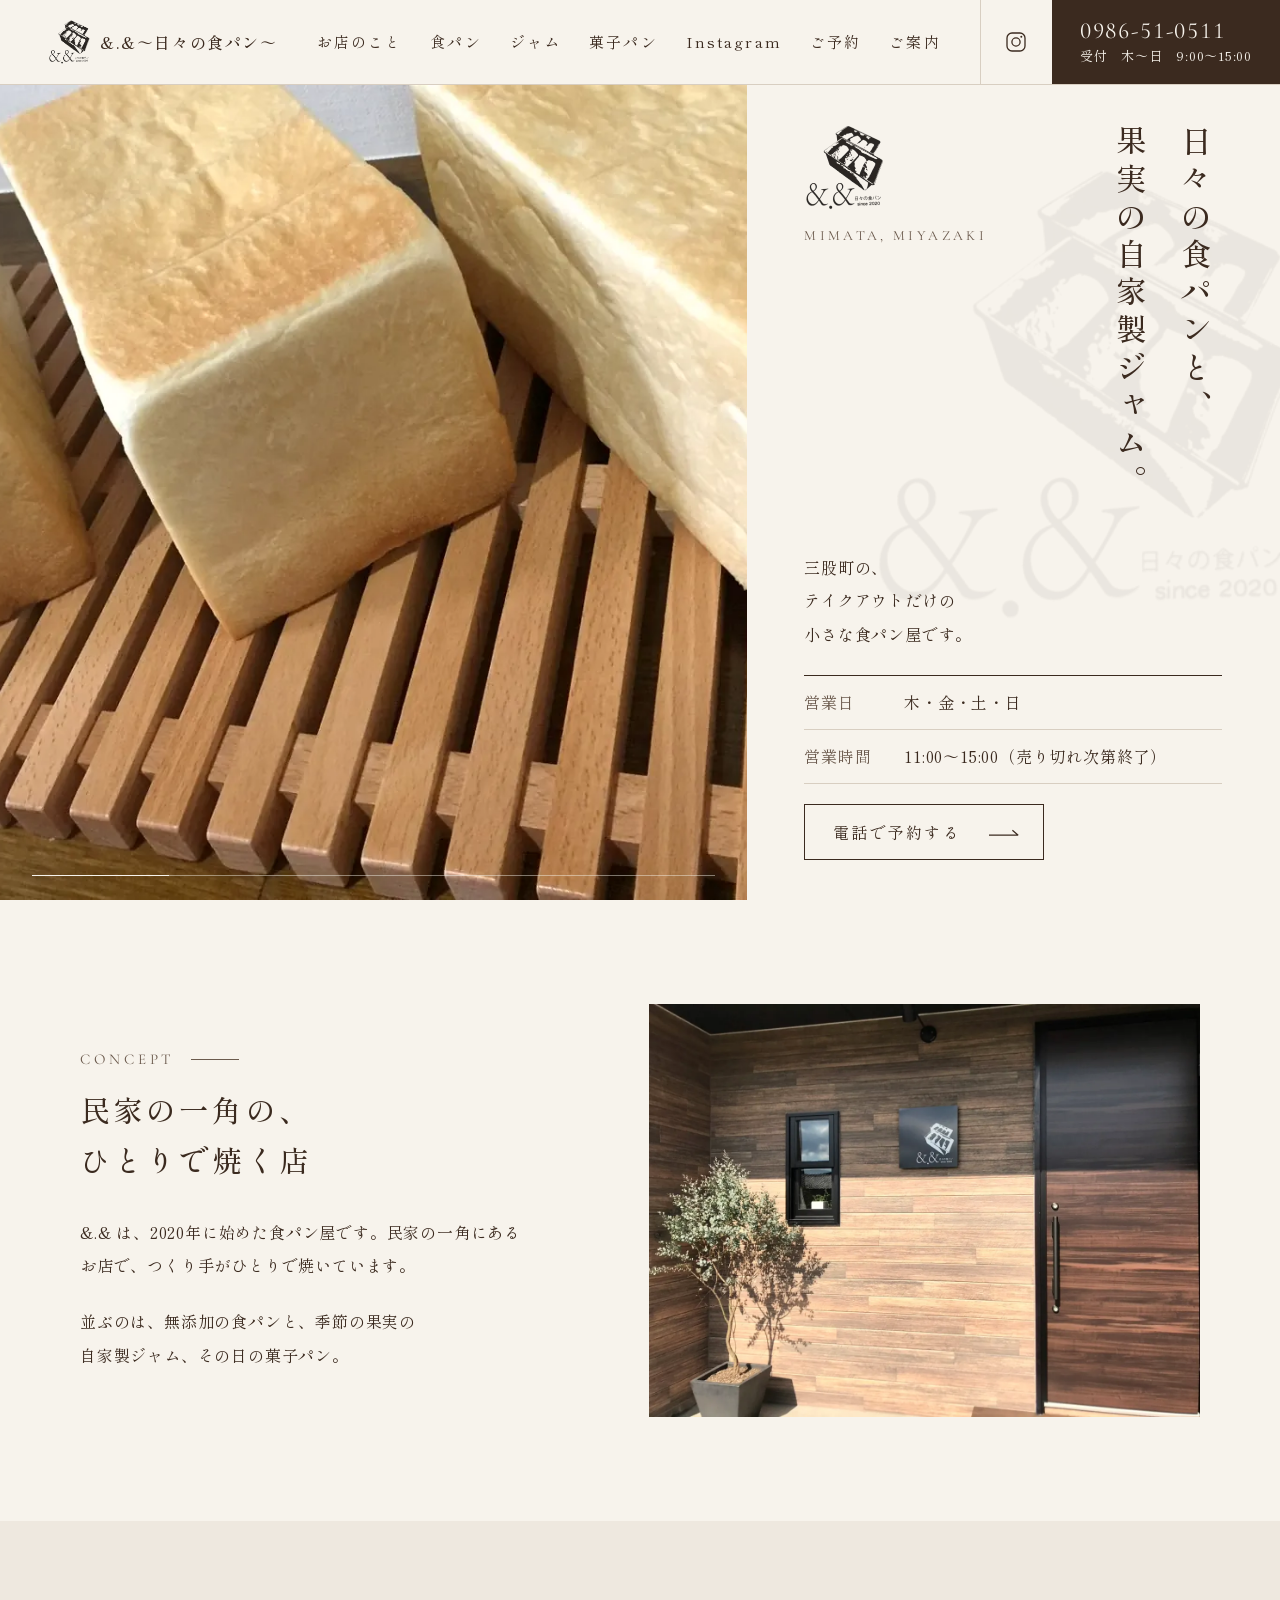
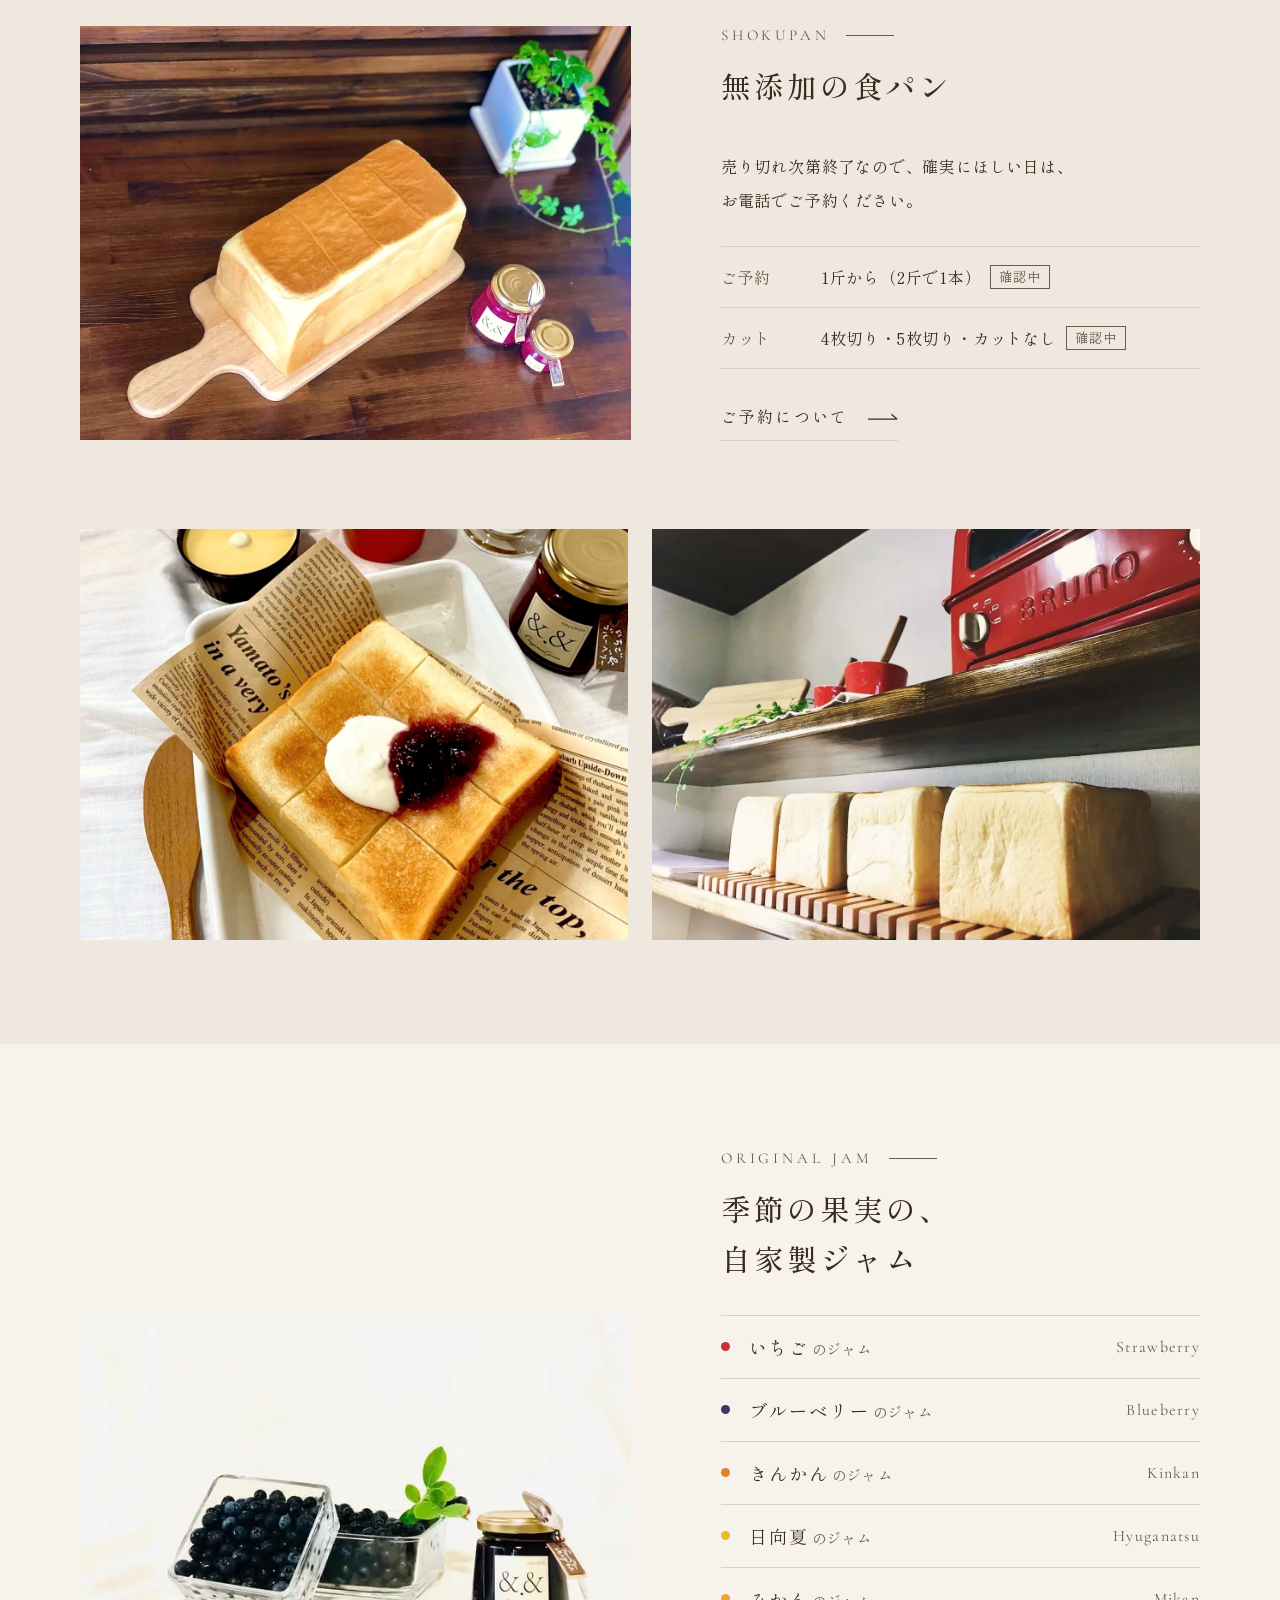
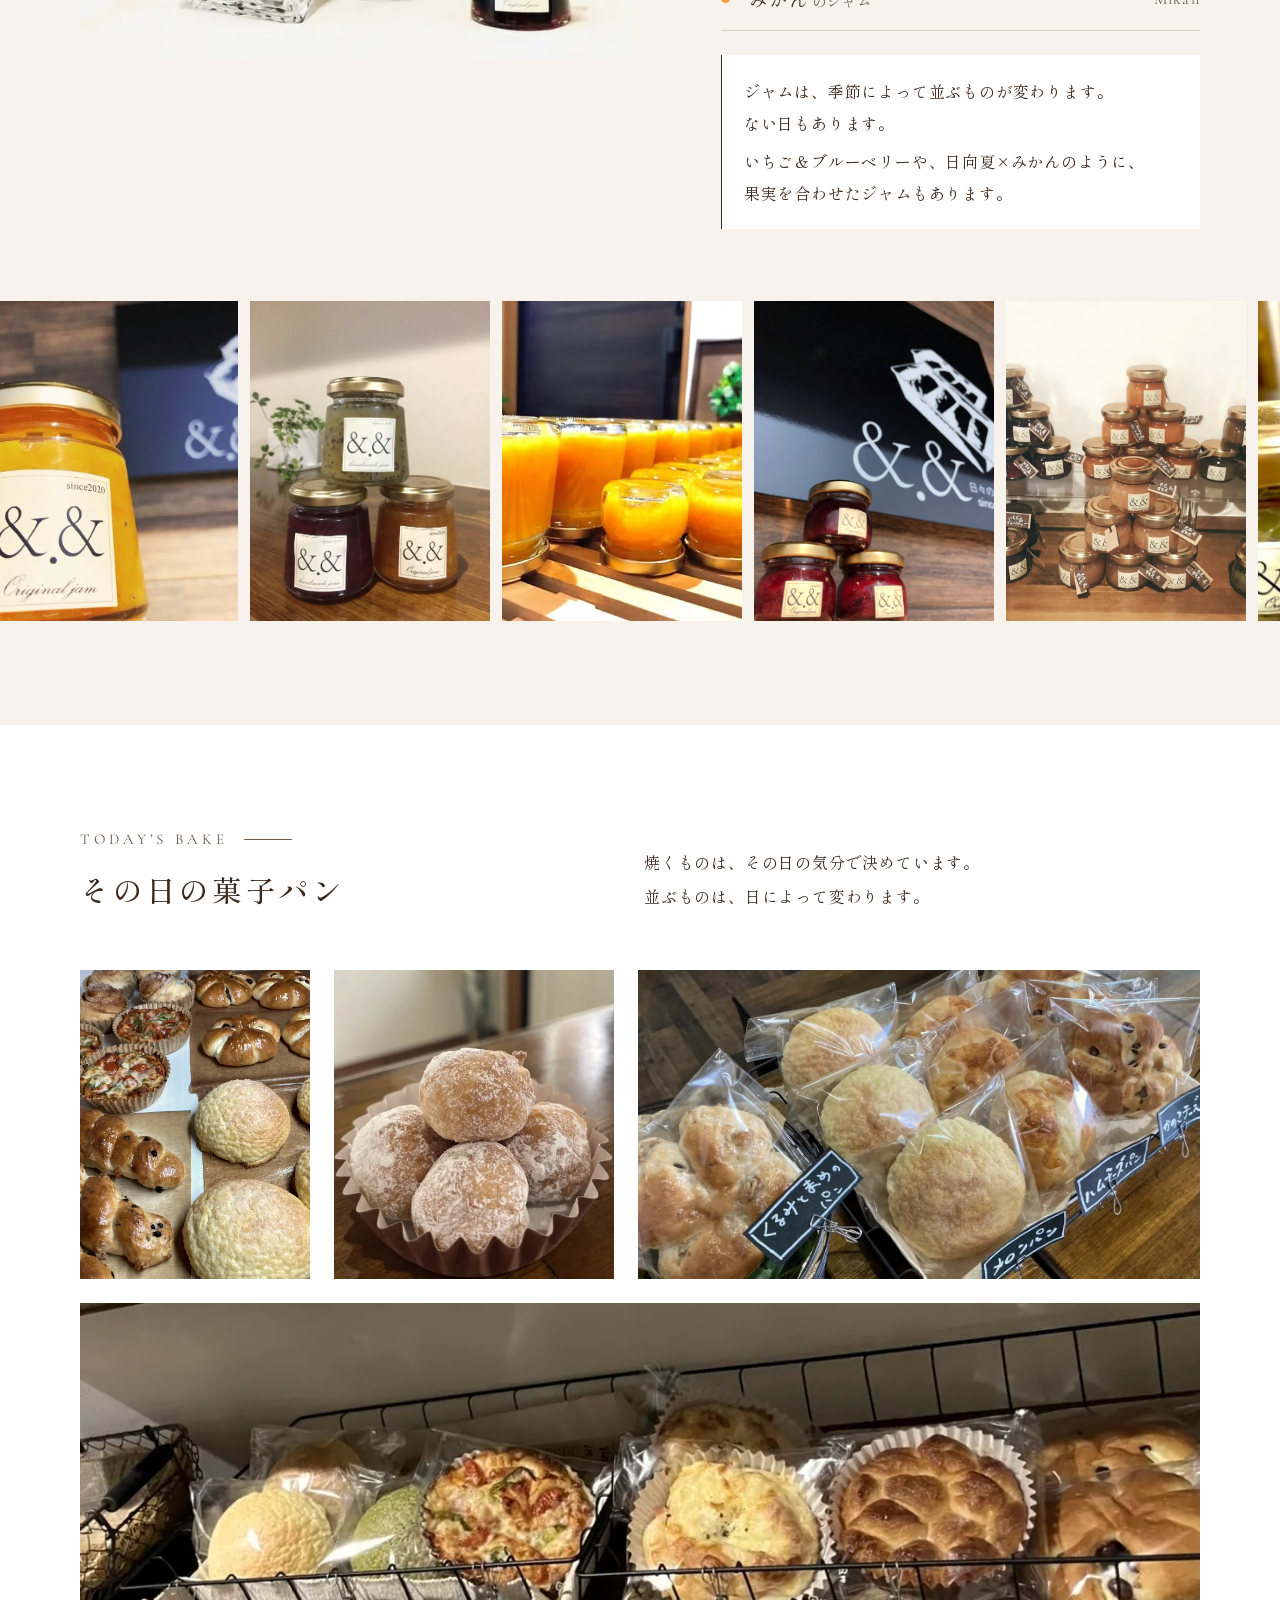
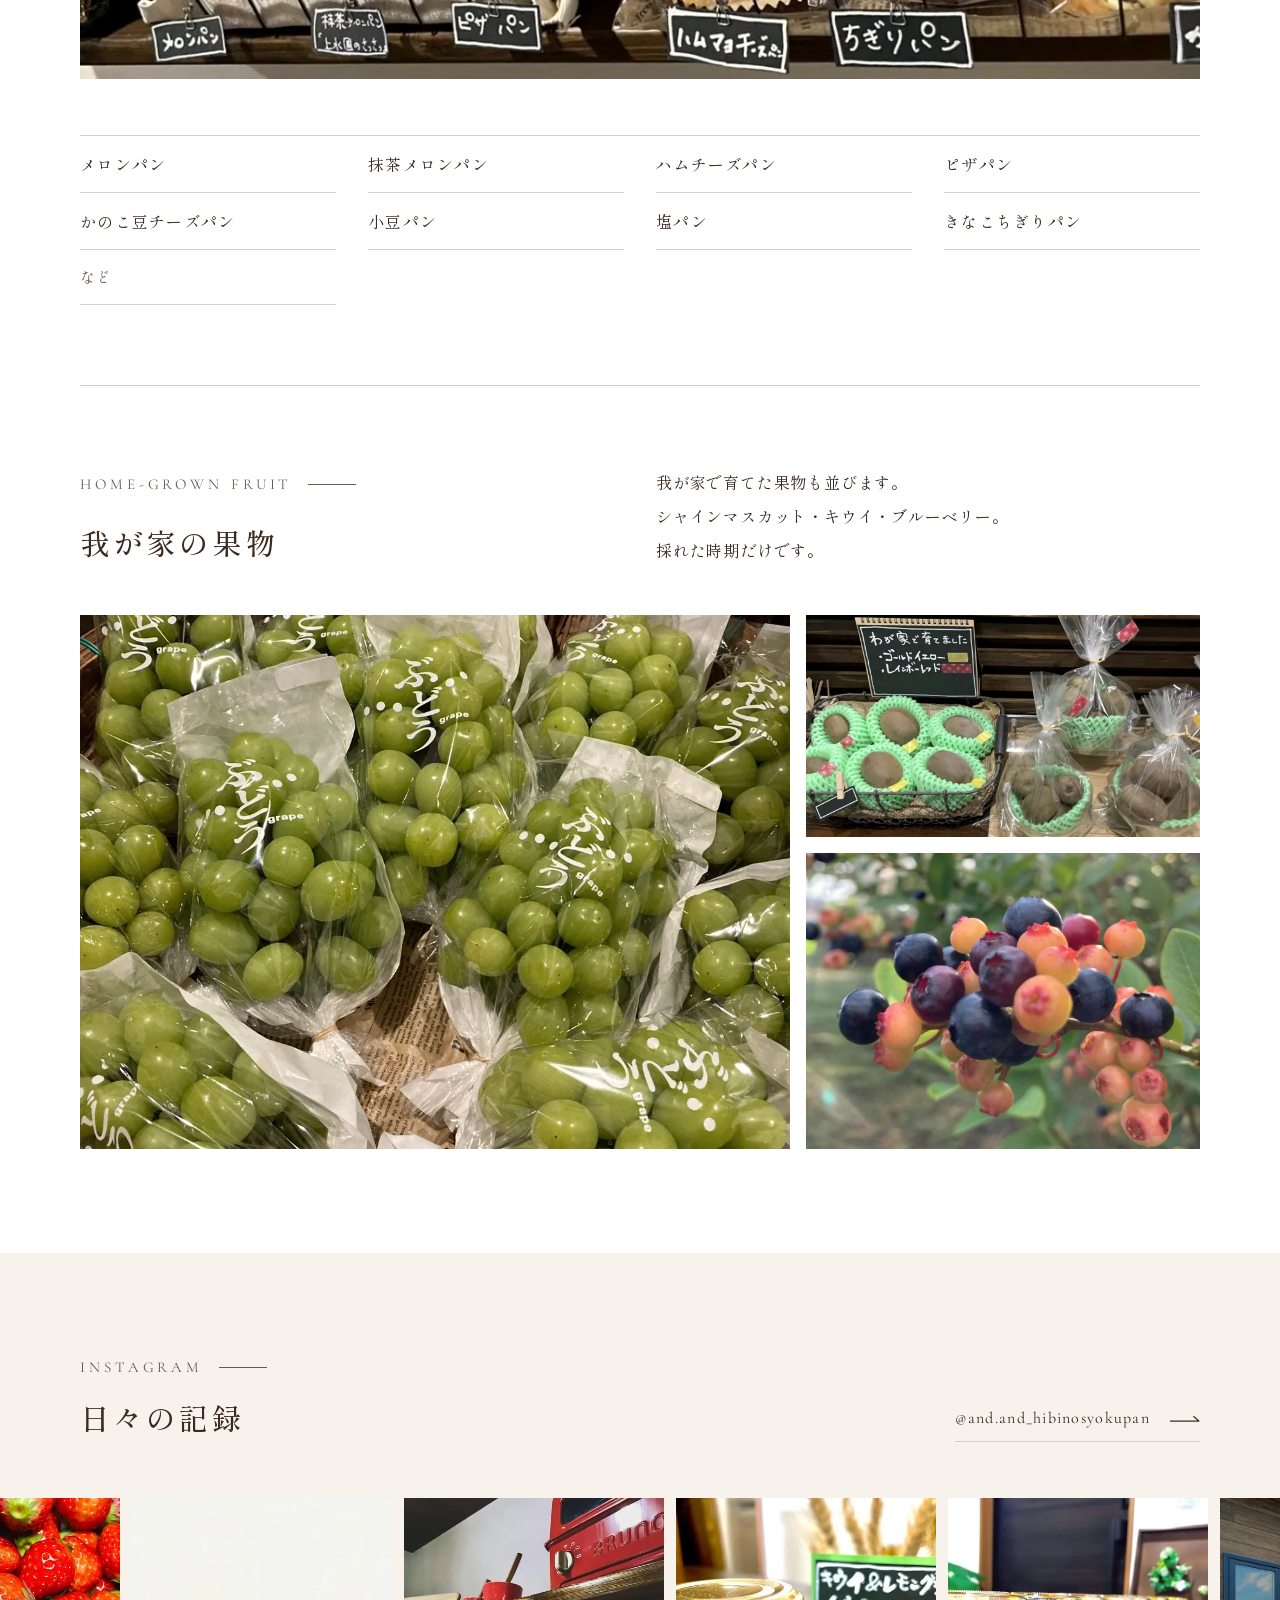
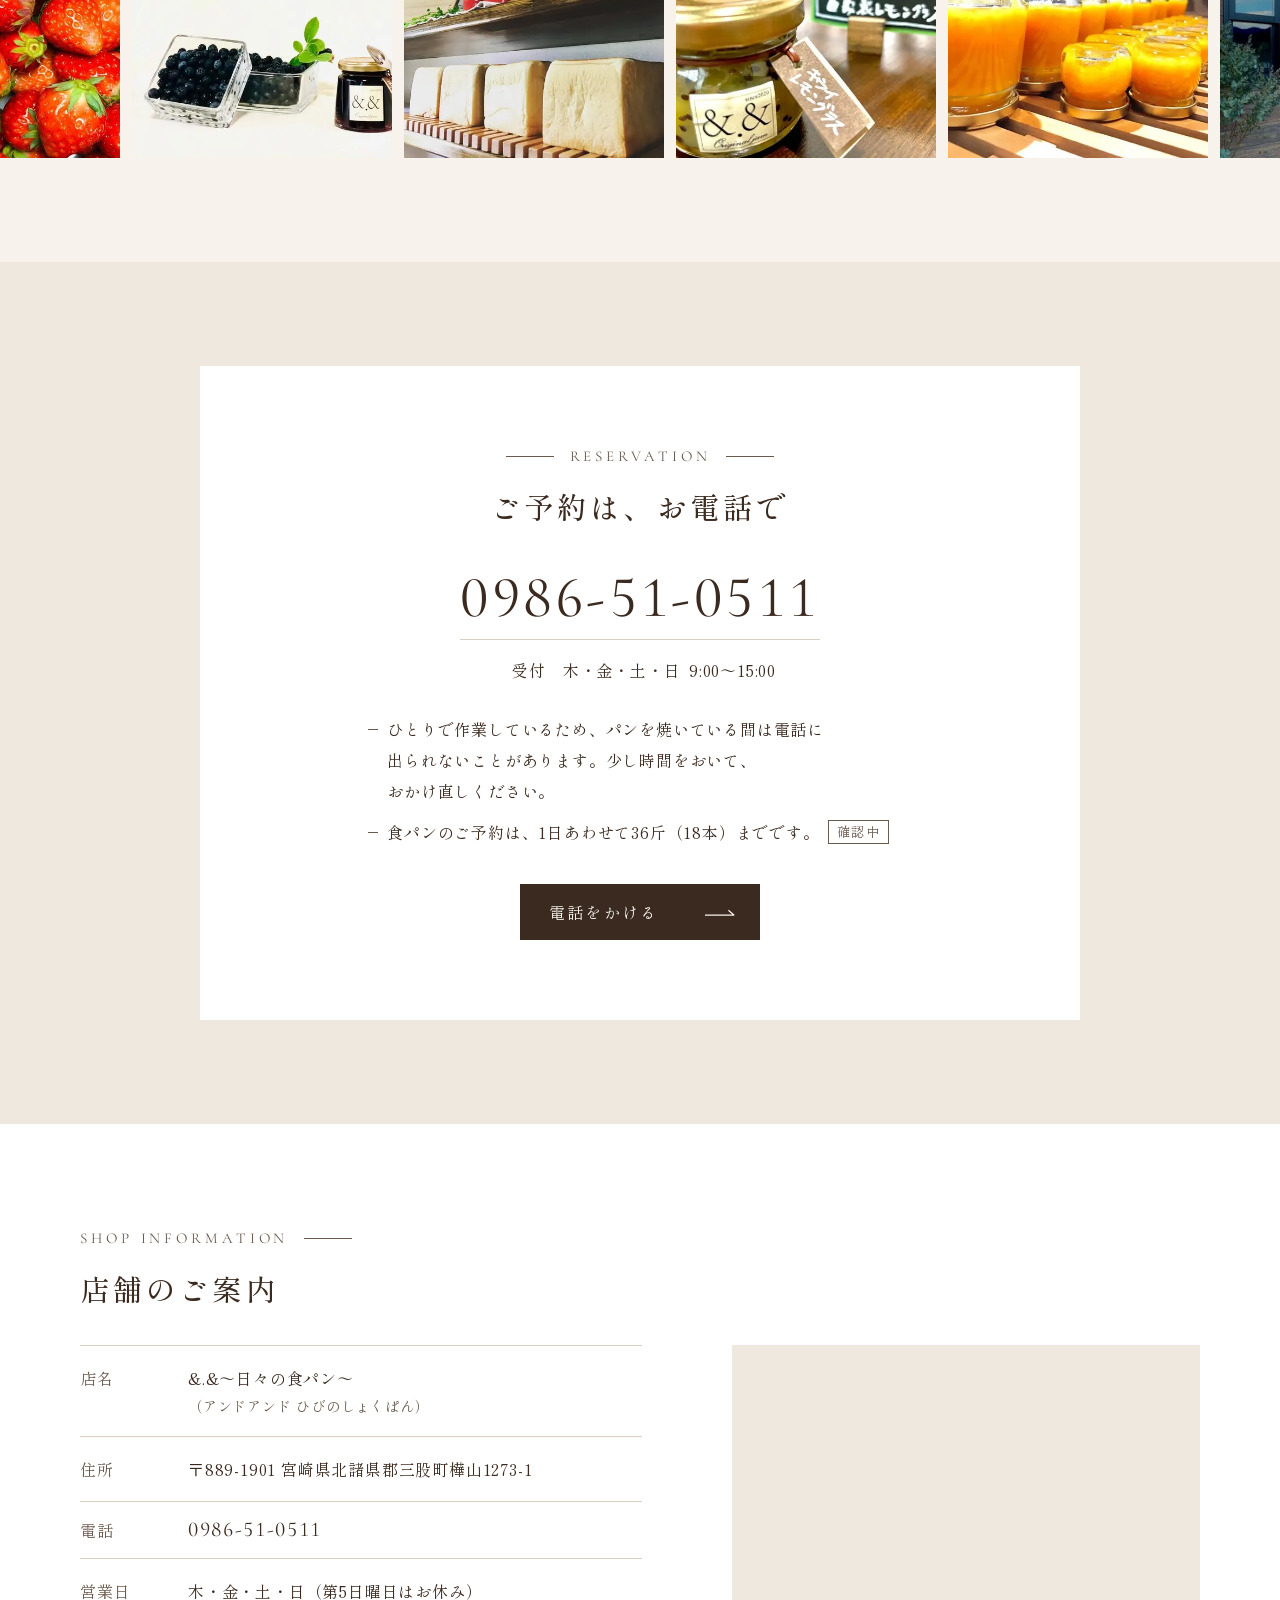
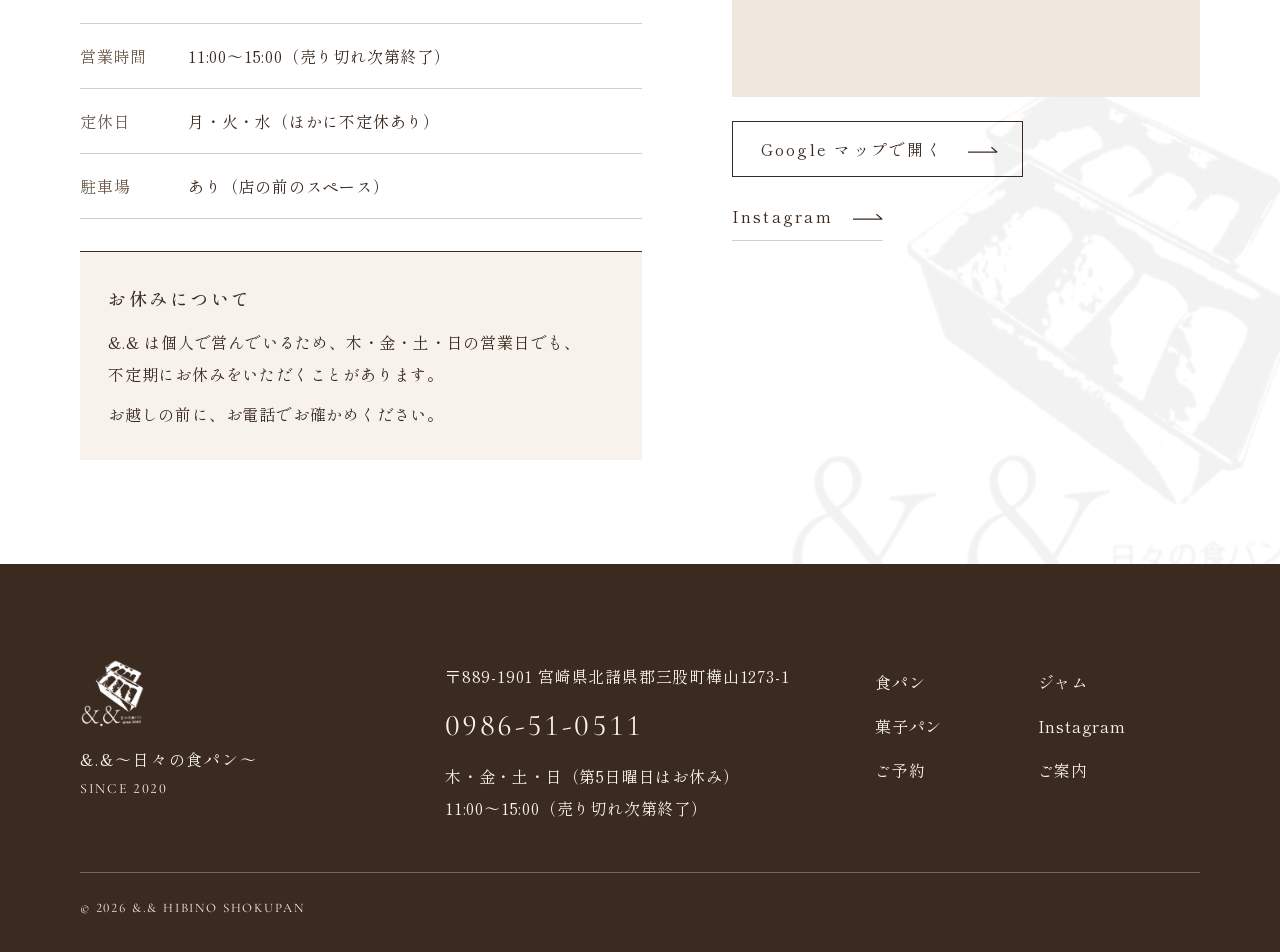
==== commit f7fe39ab: "始まりの演出に、食パンの型の絵が浮かび上がる動きを足す Co-Authored-By: Claude Opus 5.5 <noreply@anthropic.com>" ====
--- a/index.html
+++ b/index.html
@@ -12,12 +12,12 @@
   <link rel="preconnect" href="https://fonts.googleapis.com">
   <link rel="preconnect" href="https://fonts.gstatic.com" crossorigin>
   <link href="https://fonts.googleapis.com/css2?family=Cormorant+Garamond:wght@400;500&amp;family=Shippori+Mincho:wght@400;500;600&amp;display=swap" rel="stylesheet">
-  <link rel="stylesheet" href="style.css?v=20261115o">
-  <script src="script.js?v=20261115o" defer></script>
+  <link rel="stylesheet" href="style.css?v=20261115p">
+  <script src="script.js?v=20261115p" defer></script>
 </head>
 <body>
   <!-- 始まりの演出：「&.&」をペンで書く（文字の形は Cormorant Garamond。2026-11-15 本人） -->
-  <div class="intro" aria-hidden="true"><svg class="intro__mark" viewBox="34 -676 1581 718" xmlns="http://www.w3.org/2000/svg"><path class="intro__glyph" d="M64 -137Q64 -183 86.0 -218.0Q108 -253 142.5 -282.0Q177 -311 216.0 -337.5Q255 -364 289.5 -393.0Q324 -422 346.0 -455.0Q368 -488 368 -531Q368 -576 344.0 -600.5Q320 -625 281 -625Q243 -625 222.5 -602.0Q202 -579 202 -529Q202 -477 224.0 -423.5Q246 -370 285.0 -318.0Q324 -266 374.5 -217.0Q425 -168 481 -126Q544 -79 601.0 -49.5Q658 -20 697 -12Q702 -11 701.0 -5.5Q700 0 697 0Q675 0 646.0 0.0Q617 0 589 0Q576 0 555.0 -8.0Q534 -16 501.5 -36.5Q469 -57 422 -96Q372 -136 324.0 -183.0Q276 -230 236.5 -280.5Q197 -331 173 -379Q160 -408 152.0 -435.0Q144 -462 144 -487Q144 -531 165.0 -567.0Q186 -603 223.0 -624.5Q260 -646 310 -646Q337 -646 364.0 -637.5Q391 -629 409.0 -607.5Q427 -586 427 -547Q427 -504 405.5 -472.5Q384 -441 349.5 -414.5Q315 -388 277.0 -363.5Q239 -339 205.0 -311.5Q171 -284 149.5 -250.5Q128 -217 128 -172Q128 -130 149.5 -94.5Q171 -59 209.0 -38.5Q247 -18 295 -18Q342 -18 382.0 -38.5Q422 -59 450.5 -93.5Q479 -128 494.5 -172.5Q510 -217 510 -265Q510 -297 497.5 -317.0Q485 -337 439 -337Q436 -337 435.5 -343.0Q435 -349 439 -349L648 -350Q652 -350 652.0 -344.0Q652 -338 648 -338Q613 -338 596.0 -331.5Q579 -325 572.0 -312.0Q565 -299 559 -279Q550 -245 534.5 -205.5Q519 -166 495.5 -127.5Q472 -89 438.0 -57.5Q404 -26 357.5 -7.0Q311 12 250 12Q186 12 144.5 -9.5Q103 -31 83.5 -65.5Q64 -100 64 -137Z"/><path class="intro__glyph" d="M776 11Q756 11 744.0 -0.5Q732 -12 732 -32Q732 -51 744.0 -62.5Q756 -74 776 -74Q797 -74 808.0 -62.5Q819 -51 819 -32Q819 -12 808.0 -0.5Q797 11 776 11Z"/><path class="intro__glyph" d="M948 -137Q948 -183 970.0 -218.0Q992 -253 1026.5 -282.0Q1061 -311 1100.0 -337.5Q1139 -364 1173.5 -393.0Q1208 -422 1230.0 -455.0Q1252 -488 1252 -531Q1252 -576 1228.0 -600.5Q1204 -625 1165 -625Q1127 -625 1106.5 -602.0Q1086 -579 1086 -529Q1086 -477 1108.0 -423.5Q1130 -370 1169.0 -318.0Q1208 -266 1258.5 -217.0Q1309 -168 1365 -126Q1428 -79 1485.0 -49.5Q1542 -20 1581 -12Q1586 -11 1585.0 -5.5Q1584 0 1581 0Q1559 0 1530.0 0.0Q1501 0 1473 0Q1460 0 1439.0 -8.0Q1418 -16 1385.5 -36.5Q1353 -57 1306 -96Q1256 -136 1208.0 -183.0Q1160 -230 1120.5 -280.5Q1081 -331 1057 -379Q1044 -408 1036.0 -435.0Q1028 -462 1028 -487Q1028 -531 1049.0 -567.0Q1070 -603 1107.0 -624.5Q1144 -646 1194 -646Q1221 -646 1248.0 -637.5Q1275 -629 1293.0 -607.5Q1311 -586 1311 -547Q1311 -504 1289.5 -472.5Q1268 -441 1233.5 -414.5Q1199 -388 1161.0 -363.5Q1123 -339 1089.0 -311.5Q1055 -284 1033.5 -250.5Q1012 -217 1012 -172Q1012 -130 1033.5 -94.5Q1055 -59 1093.0 -38.5Q1131 -18 1179 -18Q1226 -18 1266.0 -38.5Q1306 -59 1334.5 -93.5Q1363 -128 1378.5 -172.5Q1394 -217 1394 -265Q1394 -297 1381.5 -317.0Q1369 -337 1323 -337Q1320 -337 1319.5 -343.0Q1319 -349 1323 -349L1532 -350Q1536 -350 1536.0 -344.0Q1536 -338 1532 -338Q1497 -338 1480.0 -331.5Q1463 -325 1456.0 -312.0Q1449 -299 1443 -279Q1434 -245 1418.5 -205.5Q1403 -166 1379.5 -127.5Q1356 -89 1322.0 -57.5Q1288 -26 1241.5 -7.0Q1195 12 1134 12Q1070 12 1028.5 -9.5Q987 -31 967.5 -65.5Q948 -100 948 -137Z"/></svg></div>
+  <div class="intro" aria-hidden="true"><div class="intro__art"><div class="intro__pans"></div><svg class="intro__mark" viewBox="34 -676 1581 718" xmlns="http://www.w3.org/2000/svg"><path class="intro__glyph" d="M64 -137Q64 -183 86.0 -218.0Q108 -253 142.5 -282.0Q177 -311 216.0 -337.5Q255 -364 289.5 -393.0Q324 -422 346.0 -455.0Q368 -488 368 -531Q368 -576 344.0 -600.5Q320 -625 281 -625Q243 -625 222.5 -602.0Q202 -579 202 -529Q202 -477 224.0 -423.5Q246 -370 285.0 -318.0Q324 -266 374.5 -217.0Q425 -168 481 -126Q544 -79 601.0 -49.5Q658 -20 697 -12Q702 -11 701.0 -5.5Q700 0 697 0Q675 0 646.0 0.0Q617 0 589 0Q576 0 555.0 -8.0Q534 -16 501.5 -36.5Q469 -57 422 -96Q372 -136 324.0 -183.0Q276 -230 236.5 -280.5Q197 -331 173 -379Q160 -408 152.0 -435.0Q144 -462 144 -487Q144 -531 165.0 -567.0Q186 -603 223.0 -624.5Q260 -646 310 -646Q337 -646 364.0 -637.5Q391 -629 409.0 -607.5Q427 -586 427 -547Q427 -504 405.5 -472.5Q384 -441 349.5 -414.5Q315 -388 277.0 -363.5Q239 -339 205.0 -311.5Q171 -284 149.5 -250.5Q128 -217 128 -172Q128 -130 149.5 -94.5Q171 -59 209.0 -38.5Q247 -18 295 -18Q342 -18 382.0 -38.5Q422 -59 450.5 -93.5Q479 -128 494.5 -172.5Q510 -217 510 -265Q510 -297 497.5 -317.0Q485 -337 439 -337Q436 -337 435.5 -343.0Q435 -349 439 -349L648 -350Q652 -350 652.0 -344.0Q652 -338 648 -338Q613 -338 596.0 -331.5Q579 -325 572.0 -312.0Q565 -299 559 -279Q550 -245 534.5 -205.5Q519 -166 495.5 -127.5Q472 -89 438.0 -57.5Q404 -26 357.5 -7.0Q311 12 250 12Q186 12 144.5 -9.5Q103 -31 83.5 -65.5Q64 -100 64 -137Z"/><path class="intro__glyph" d="M776 11Q756 11 744.0 -0.5Q732 -12 732 -32Q732 -51 744.0 -62.5Q756 -74 776 -74Q797 -74 808.0 -62.5Q819 -51 819 -32Q819 -12 808.0 -0.5Q797 11 776 11Z"/><path class="intro__glyph" d="M948 -137Q948 -183 970.0 -218.0Q992 -253 1026.5 -282.0Q1061 -311 1100.0 -337.5Q1139 -364 1173.5 -393.0Q1208 -422 1230.0 -455.0Q1252 -488 1252 -531Q1252 -576 1228.0 -600.5Q1204 -625 1165 -625Q1127 -625 1106.5 -602.0Q1086 -579 1086 -529Q1086 -477 1108.0 -423.5Q1130 -370 1169.0 -318.0Q1208 -266 1258.5 -217.0Q1309 -168 1365 -126Q1428 -79 1485.0 -49.5Q1542 -20 1581 -12Q1586 -11 1585.0 -5.5Q1584 0 1581 0Q1559 0 1530.0 0.0Q1501 0 1473 0Q1460 0 1439.0 -8.0Q1418 -16 1385.5 -36.5Q1353 -57 1306 -96Q1256 -136 1208.0 -183.0Q1160 -230 1120.5 -280.5Q1081 -331 1057 -379Q1044 -408 1036.0 -435.0Q1028 -462 1028 -487Q1028 -531 1049.0 -567.0Q1070 -603 1107.0 -624.5Q1144 -646 1194 -646Q1221 -646 1248.0 -637.5Q1275 -629 1293.0 -607.5Q1311 -586 1311 -547Q1311 -504 1289.5 -472.5Q1268 -441 1233.5 -414.5Q1199 -388 1161.0 -363.5Q1123 -339 1089.0 -311.5Q1055 -284 1033.5 -250.5Q1012 -217 1012 -172Q1012 -130 1033.5 -94.5Q1055 -59 1093.0 -38.5Q1131 -18 1179 -18Q1226 -18 1266.0 -38.5Q1306 -59 1334.5 -93.5Q1363 -128 1378.5 -172.5Q1394 -217 1394 -265Q1394 -297 1381.5 -317.0Q1369 -337 1323 -337Q1320 -337 1319.5 -343.0Q1319 -349 1323 -349L1532 -350Q1536 -350 1536.0 -344.0Q1536 -338 1532 -338Q1497 -338 1480.0 -331.5Q1463 -325 1456.0 -312.0Q1449 -299 1443 -279Q1434 -245 1418.5 -205.5Q1403 -166 1379.5 -127.5Q1356 -89 1322.0 -57.5Q1288 -26 1241.5 -7.0Q1195 12 1134 12Q1070 12 1028.5 -9.5Q987 -31 967.5 -65.5Q948 -100 948 -137Z"/></svg></div></div>
   <header class="site-header">
     <div class="site-header__bar">
       <a class="brand" href="#top" aria-label="&amp;.&amp;～日々の食パン～ 最初へ">
--- a/style.css
+++ b/style.css
@@ -52,7 +52,16 @@
   display: grid; place-items: center; position: fixed; inset: 0; z-index: 200; background: var(--kiji); cursor: pointer;
   animation: intro-out .7s ease 2.7s forwards;
 }
-.intro__mark { width: min(62vw, 380px); height: auto; overflow: visible; }
+.intro__art { position: relative; display: grid; place-items: center; }
+/* 「&.&」を書いている間に、後ろからロゴの食パンの型の絵がうっすら浮かび上がり、書き終える頃にはある程度見えている */
+.intro__pans {
+  position: absolute; left: 50%; top: 50%; width: min(78vw, 470px); aspect-ratio: 476 / 519;
+  background: url(assets/intro-pans.webp) center / contain no-repeat;
+  opacity: 0; transform: translate(-50%, -50%) scale(1.06); filter: blur(3px);
+  animation: intro-pans 2.2s cubic-bezier(.45, 0, .4, 1) .15s forwards; pointer-events: none;
+}
+@keyframes intro-pans { to { opacity: .17; transform: translate(-50%, -50%) scale(1); filter: blur(0); } }
+.intro__mark { position: relative; z-index: 1; width: min(62vw, 380px); height: auto; overflow: visible; }
 .intro__glyph {
   fill: var(--ink); fill-opacity: 0; stroke: var(--ink); stroke-width: 5; stroke-linecap: round; stroke-linejoin: round;
   stroke-dasharray: var(--len, 6000); stroke-dashoffset: var(--len, 6000);
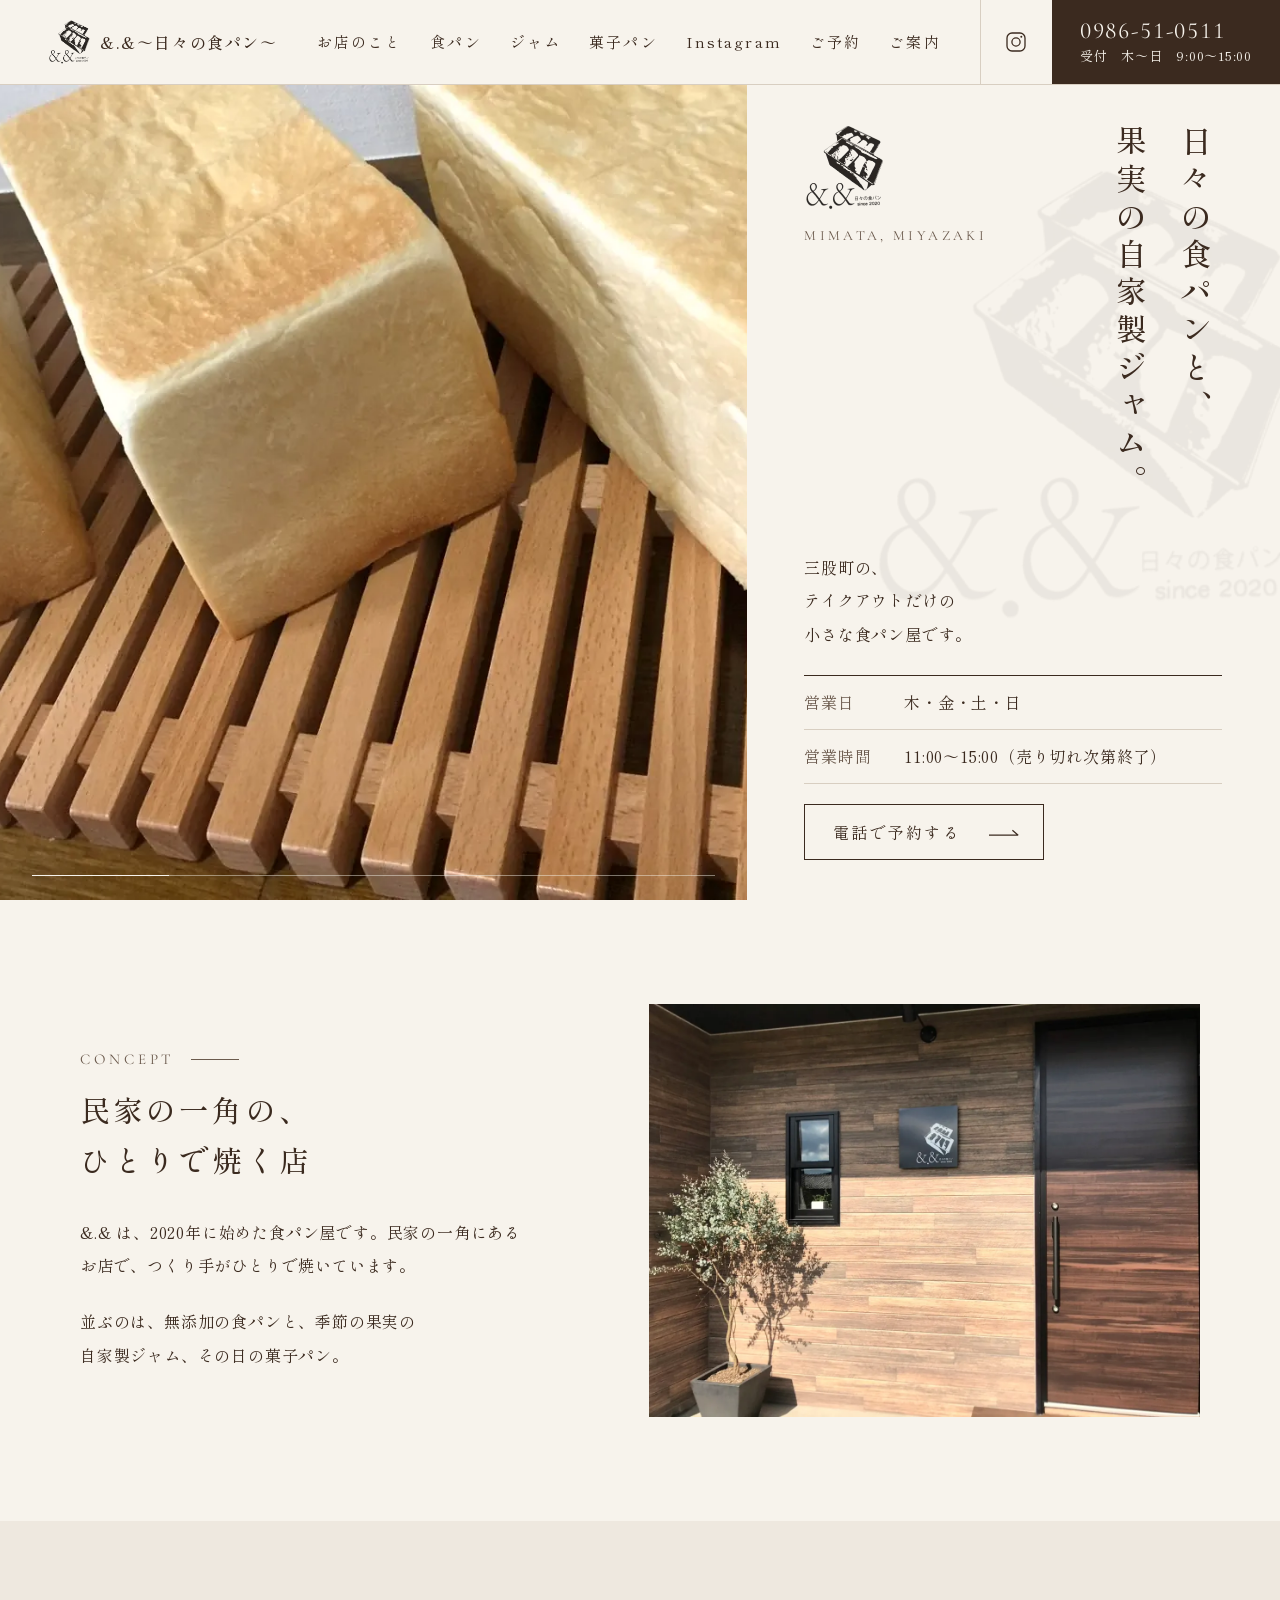
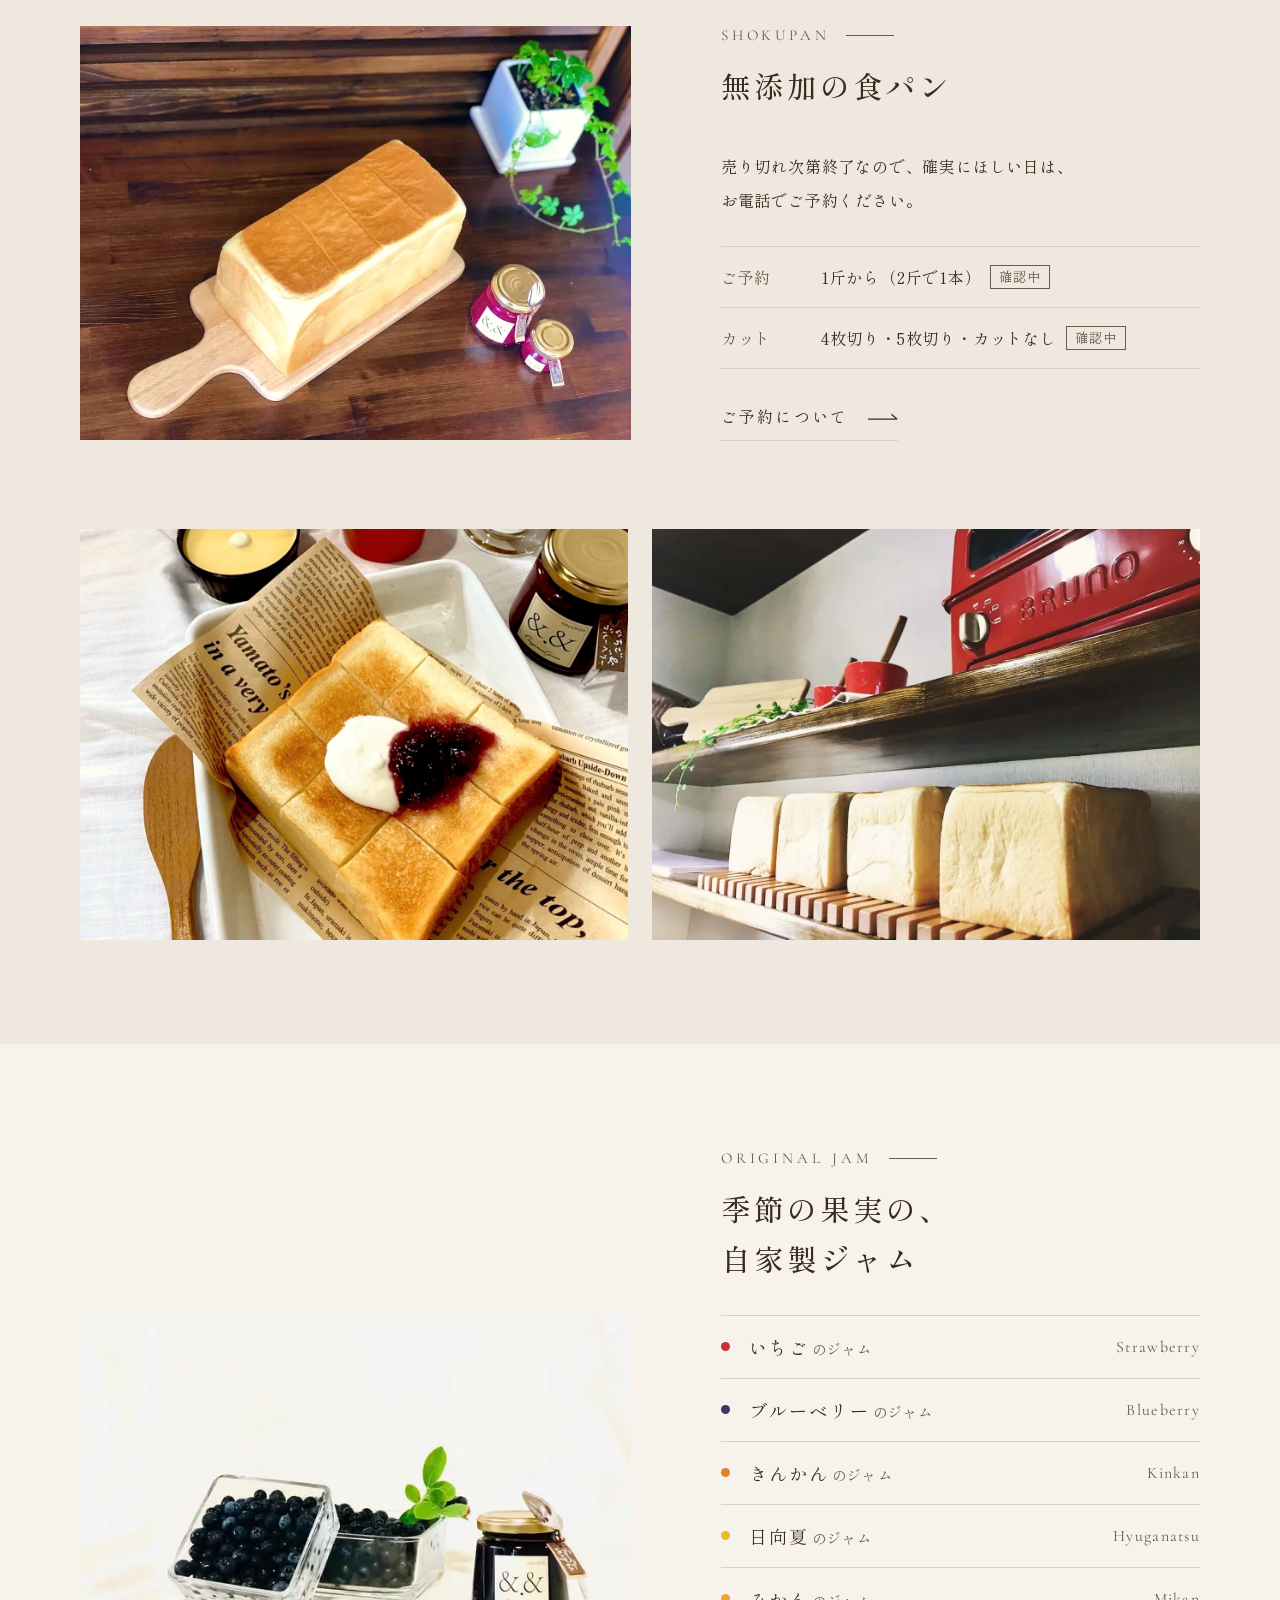
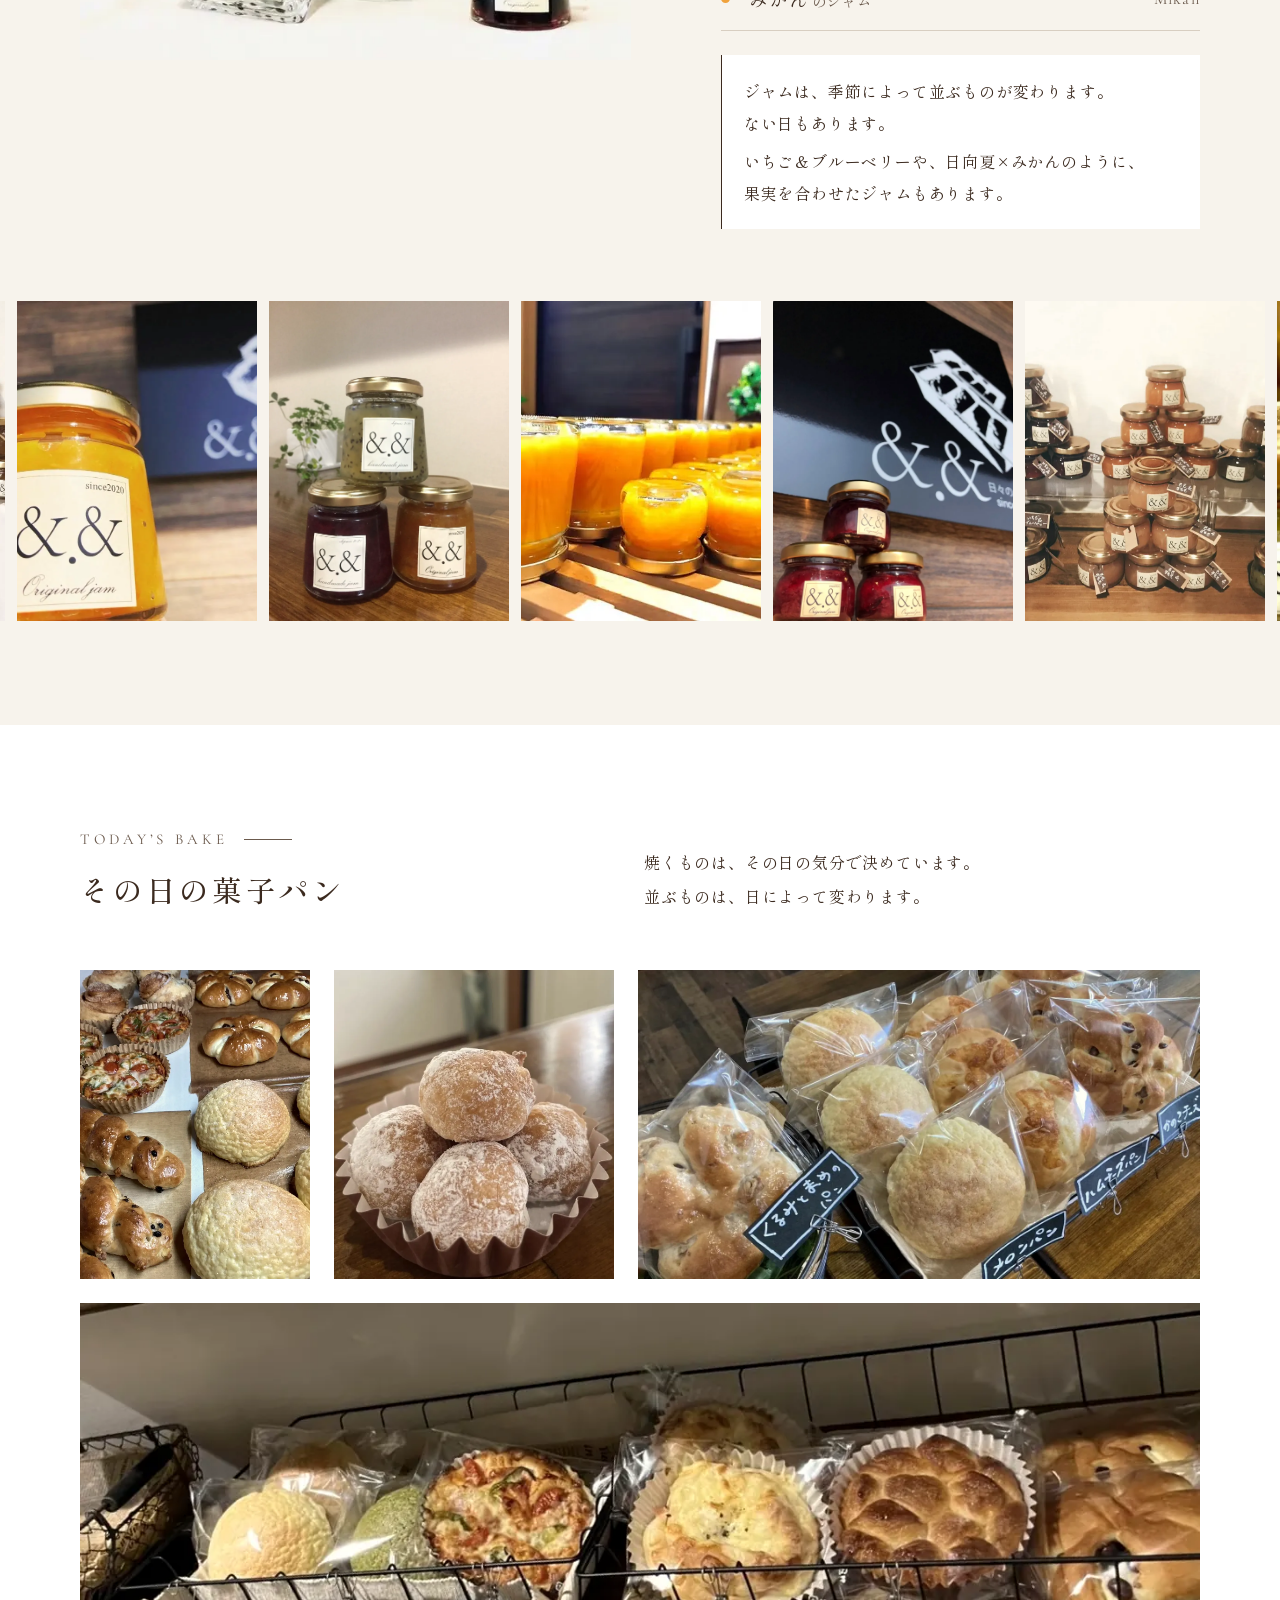
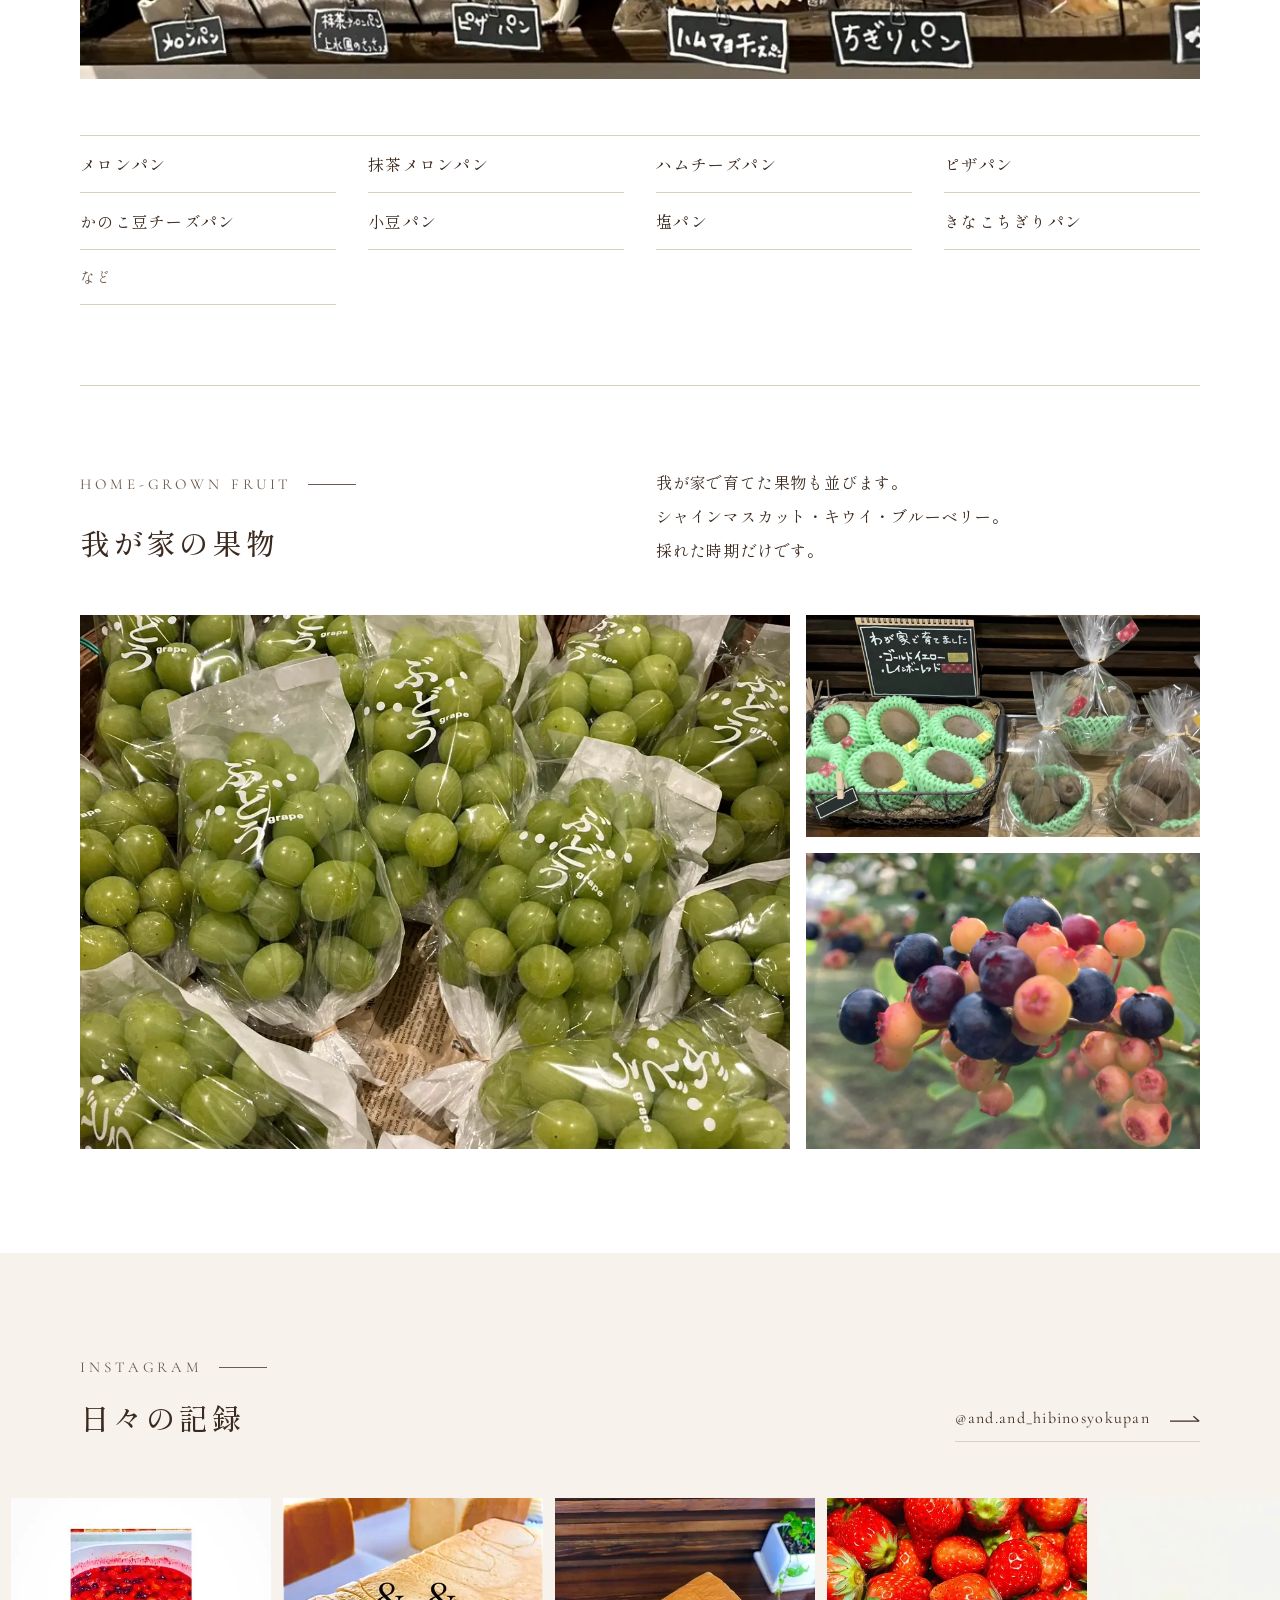
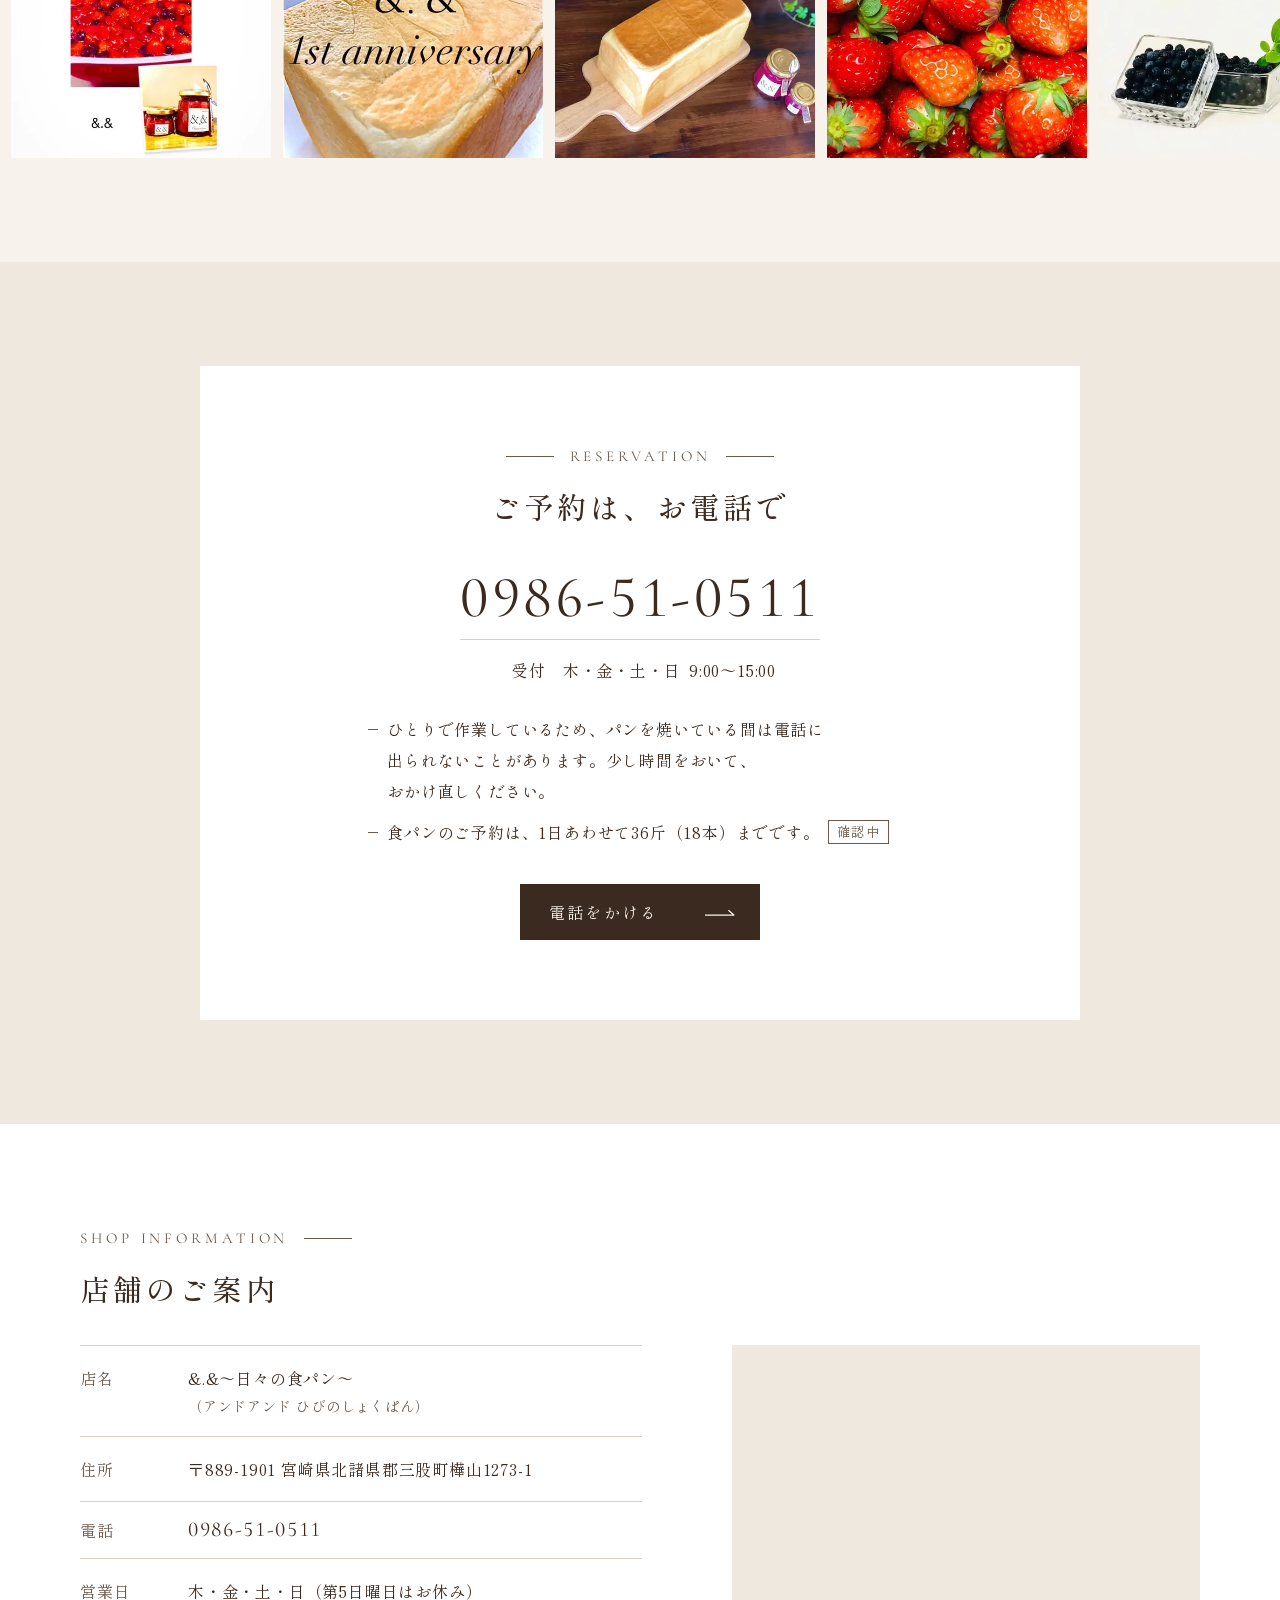
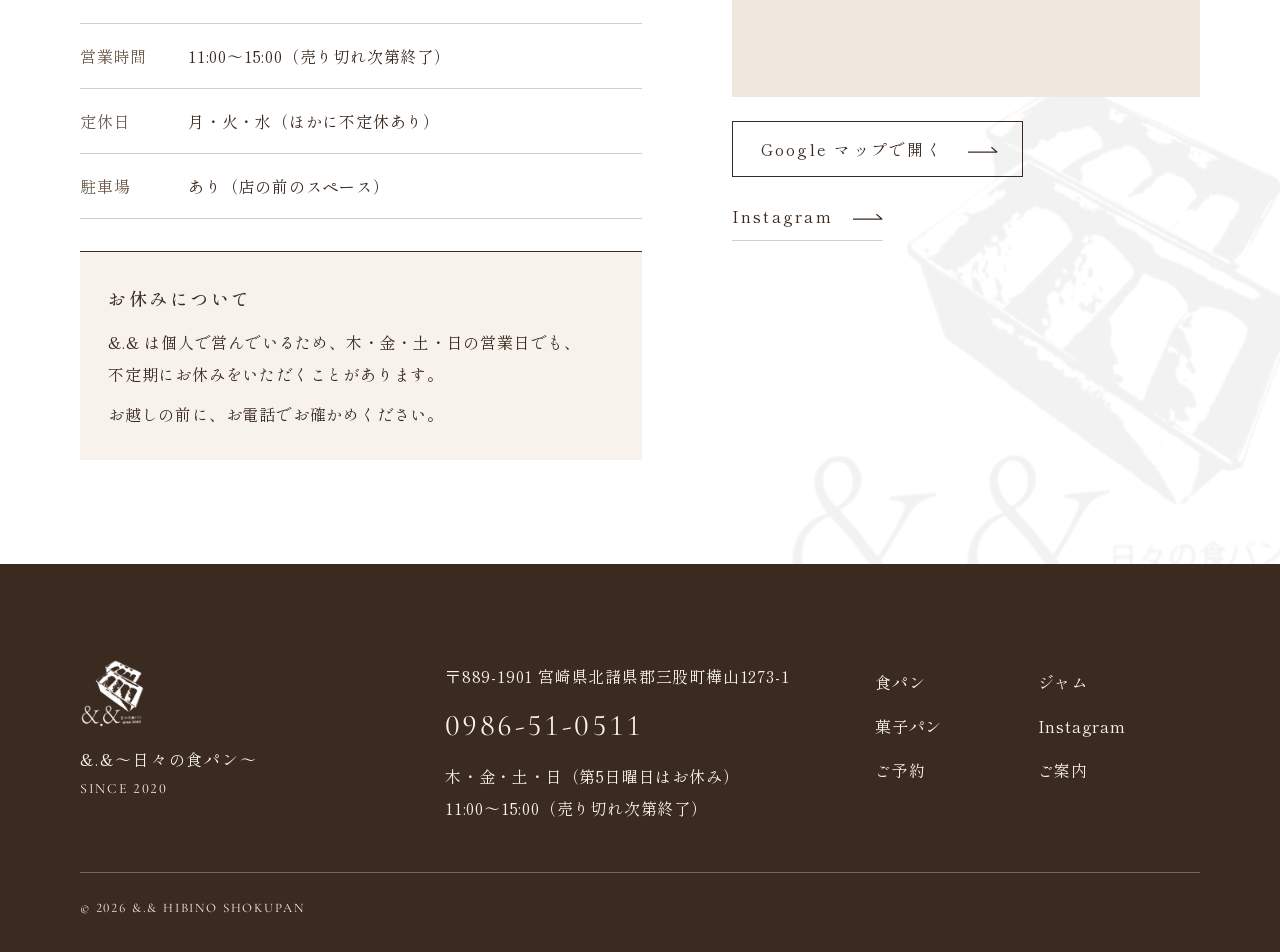
==== commit 6df6e930: "?intro で演出をもう一度見られるようにし、食パンの絵を演出の時だけ先に読み込む Co-Authored-By: Claude Opus 5.5 <noreply@anthropic.com>" ====
--- a/index.html
+++ b/index.html
@@ -3,7 +3,7 @@
 <head>
   <meta charset="utf-8">
   <meta name="viewport" content="width=device-width, initial-scale=1">
-  <script>try{if(!matchMedia('(prefers-reduced-motion: reduce)').matches&&!sessionStorage.getItem('andand-intro')){document.documentElement.classList.add('has-intro');sessionStorage.setItem('andand-intro','1')}}catch(e){}</script>
+  <script>try{if(!matchMedia('(prefers-reduced-motion: reduce)').matches&&(/[?&]intro\b/.test(location.search)||!sessionStorage.getItem('andand-intro'))){document.documentElement.classList.add('has-intro');sessionStorage.setItem('andand-intro','1');new Image().src='assets/intro-pans.webp';}}catch(e){}</script>
   <meta name="robots" content="noindex, nofollow">
   <meta name="theme-color" content="#F7F3EC">
   <meta name="description" content="三股町の、テイクアウトだけの小さな食パン屋です。無添加の食パンと、季節の果実の自家製ジャム。木・金・土・日 11:00〜15:00（売り切れ次第終了）。ご予約はお電話で。">
@@ -12,8 +12,8 @@
   <link rel="preconnect" href="https://fonts.googleapis.com">
   <link rel="preconnect" href="https://fonts.gstatic.com" crossorigin>
   <link href="https://fonts.googleapis.com/css2?family=Cormorant+Garamond:wght@400;500&amp;family=Shippori+Mincho:wght@400;500;600&amp;display=swap" rel="stylesheet">
-  <link rel="stylesheet" href="style.css?v=20261115p">
-  <script src="script.js?v=20261115p" defer></script>
+  <link rel="stylesheet" href="style.css?v=20261115q">
+  <script src="script.js?v=20261115q" defer></script>
 </head>
 <body>
   <!-- 始まりの演出：「&.&」をペンで書く（文字の形は Cormorant Garamond。2026-11-15 本人） -->
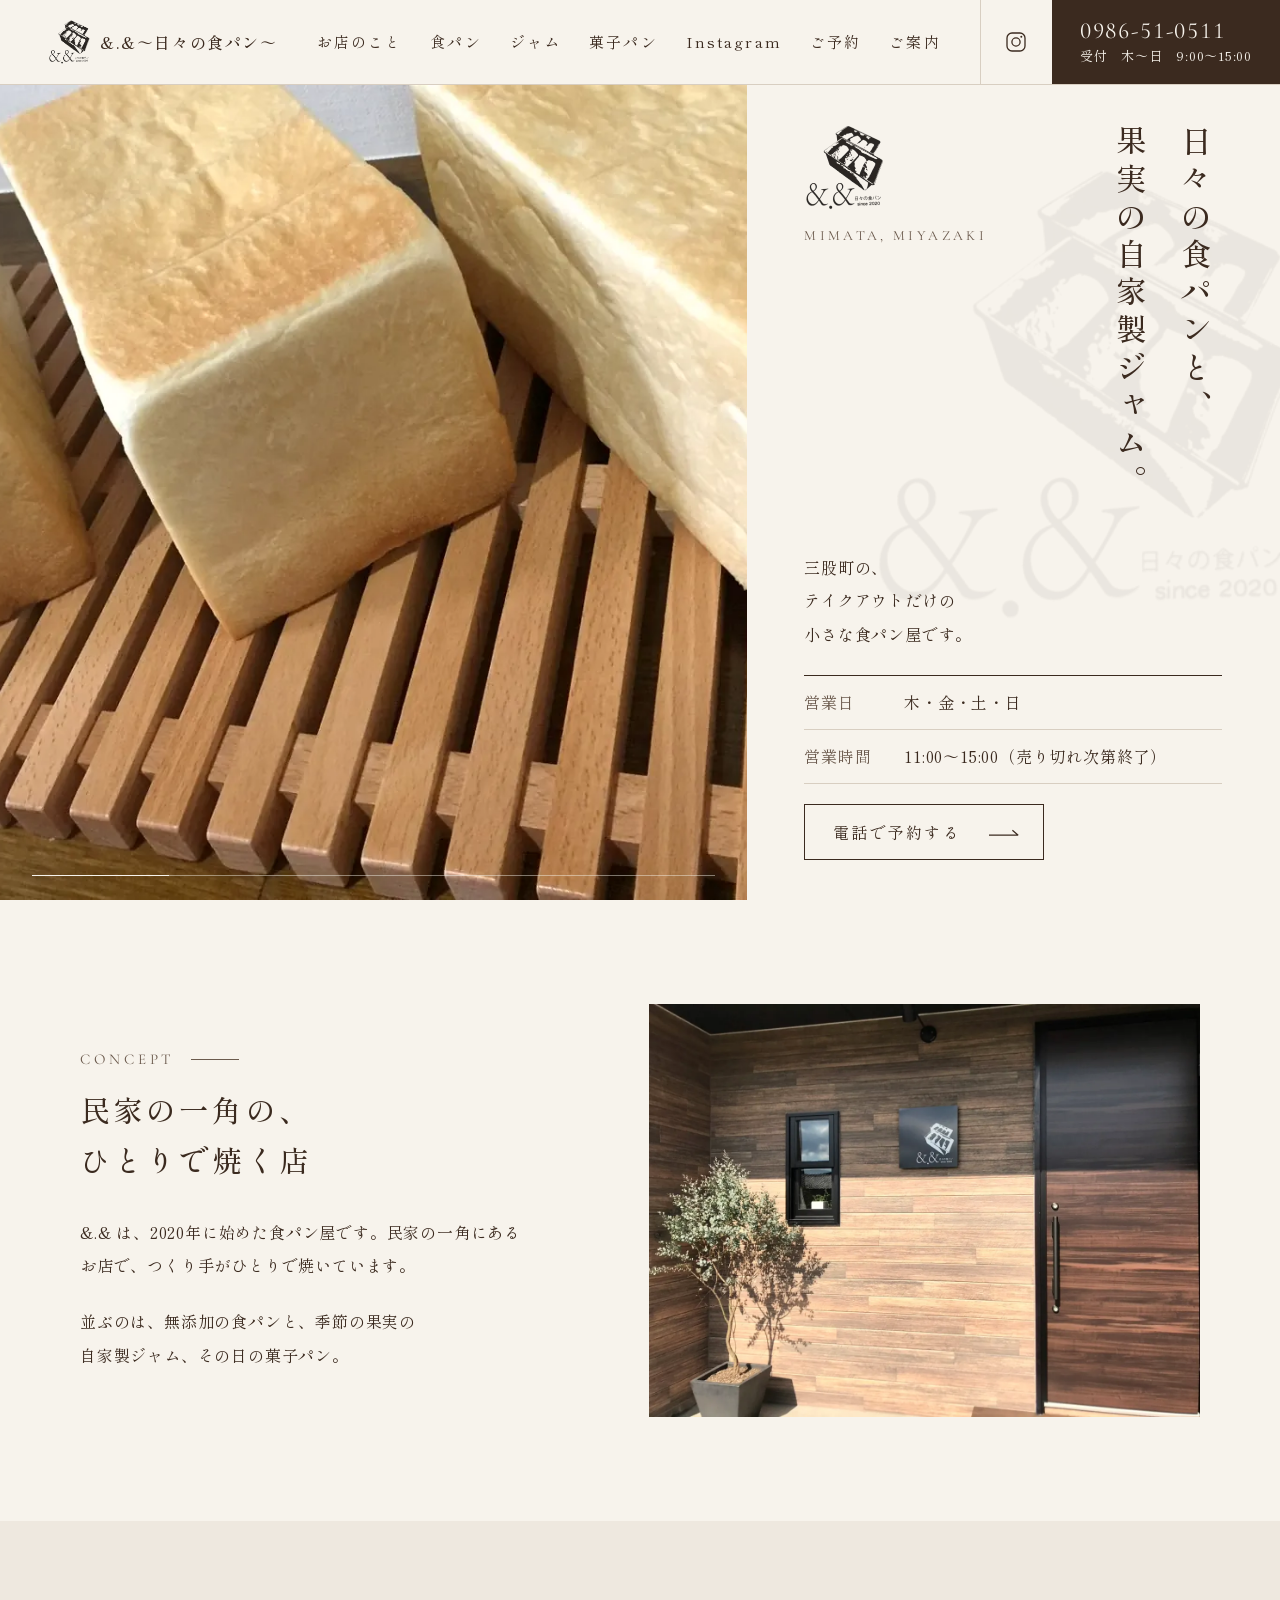
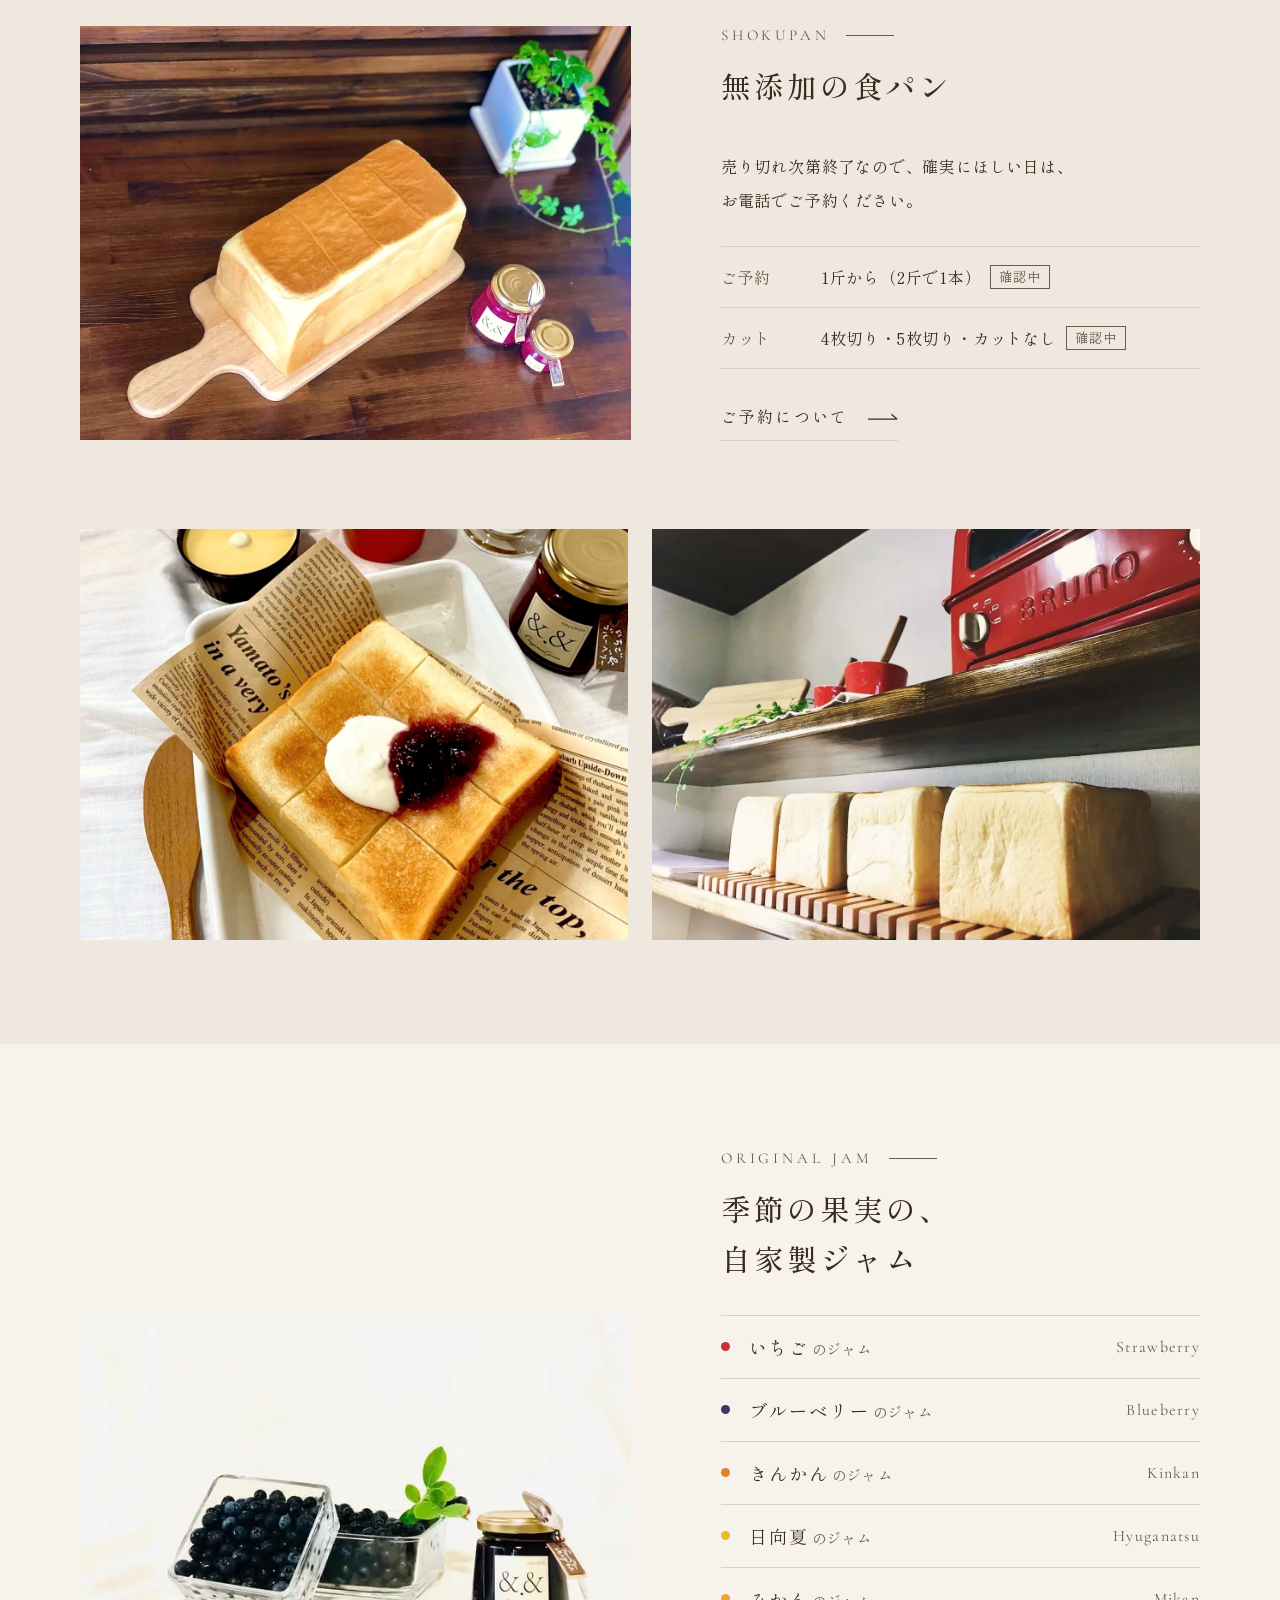
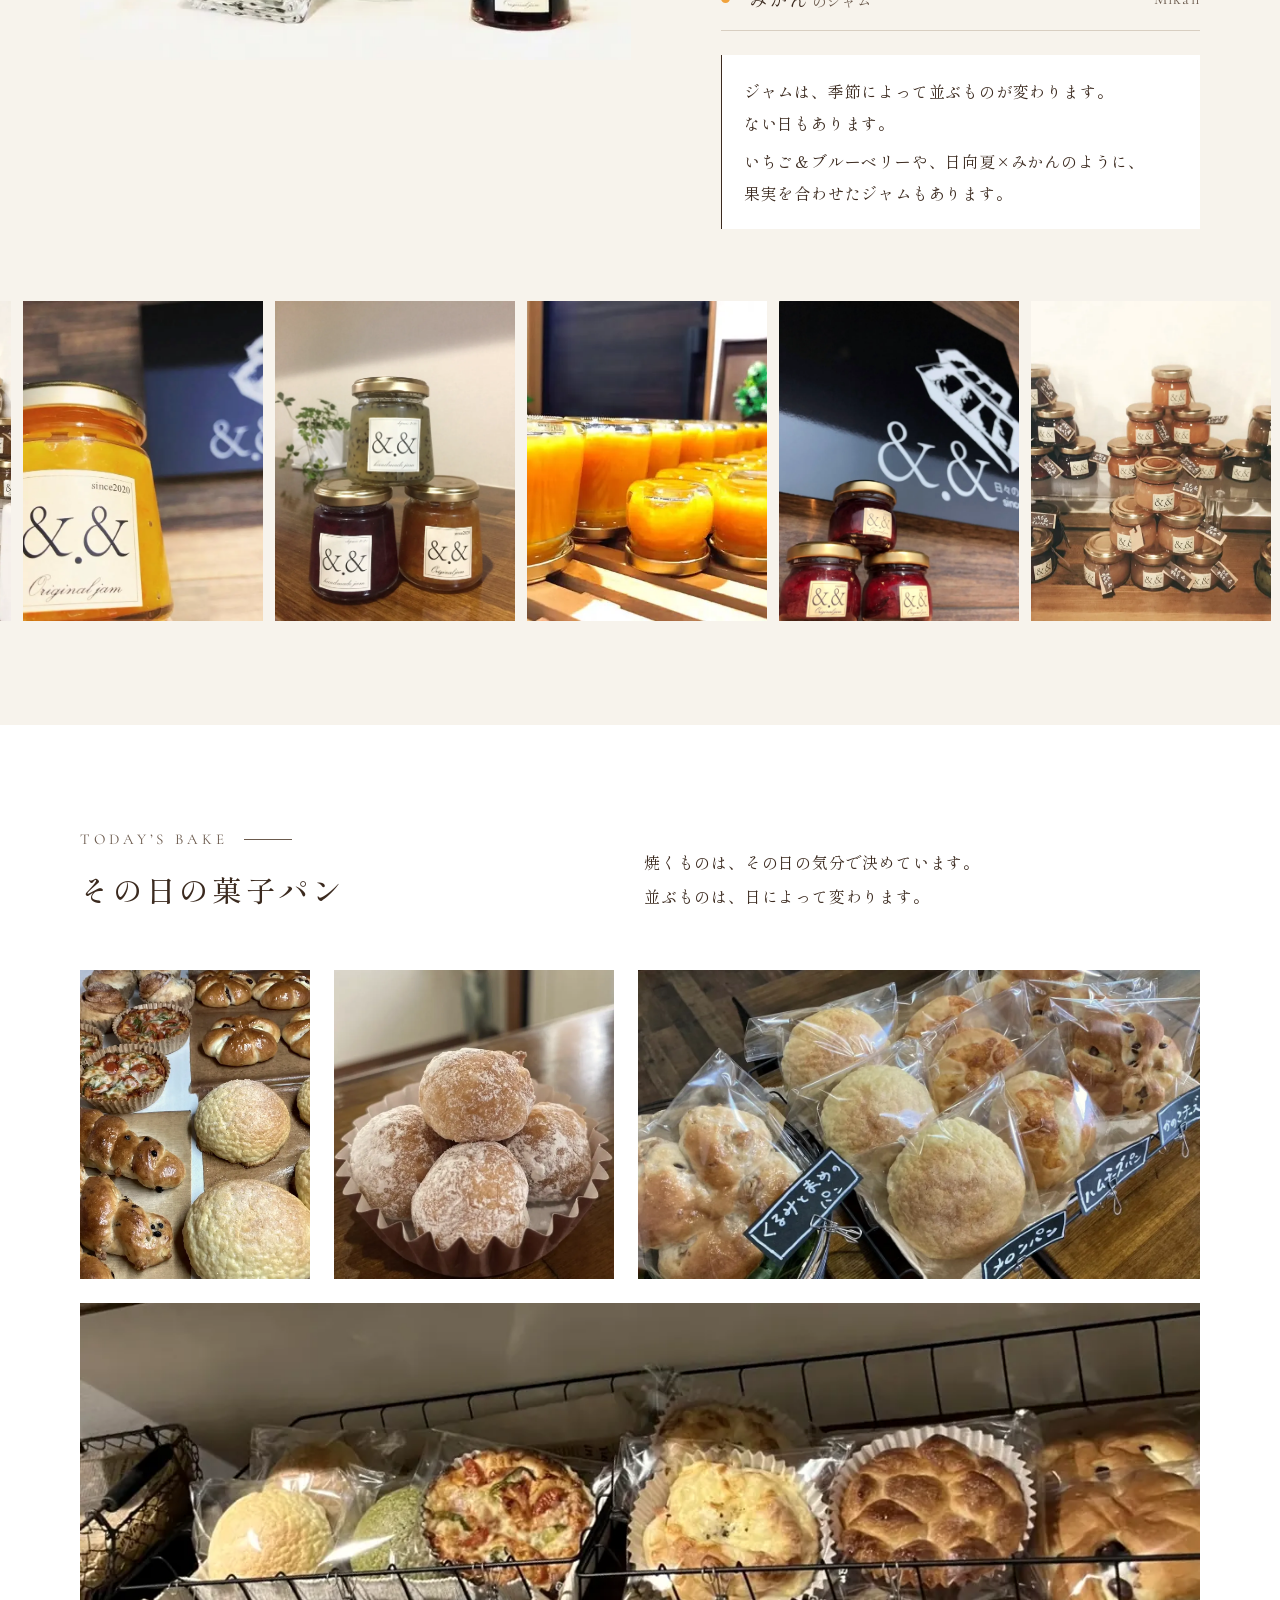
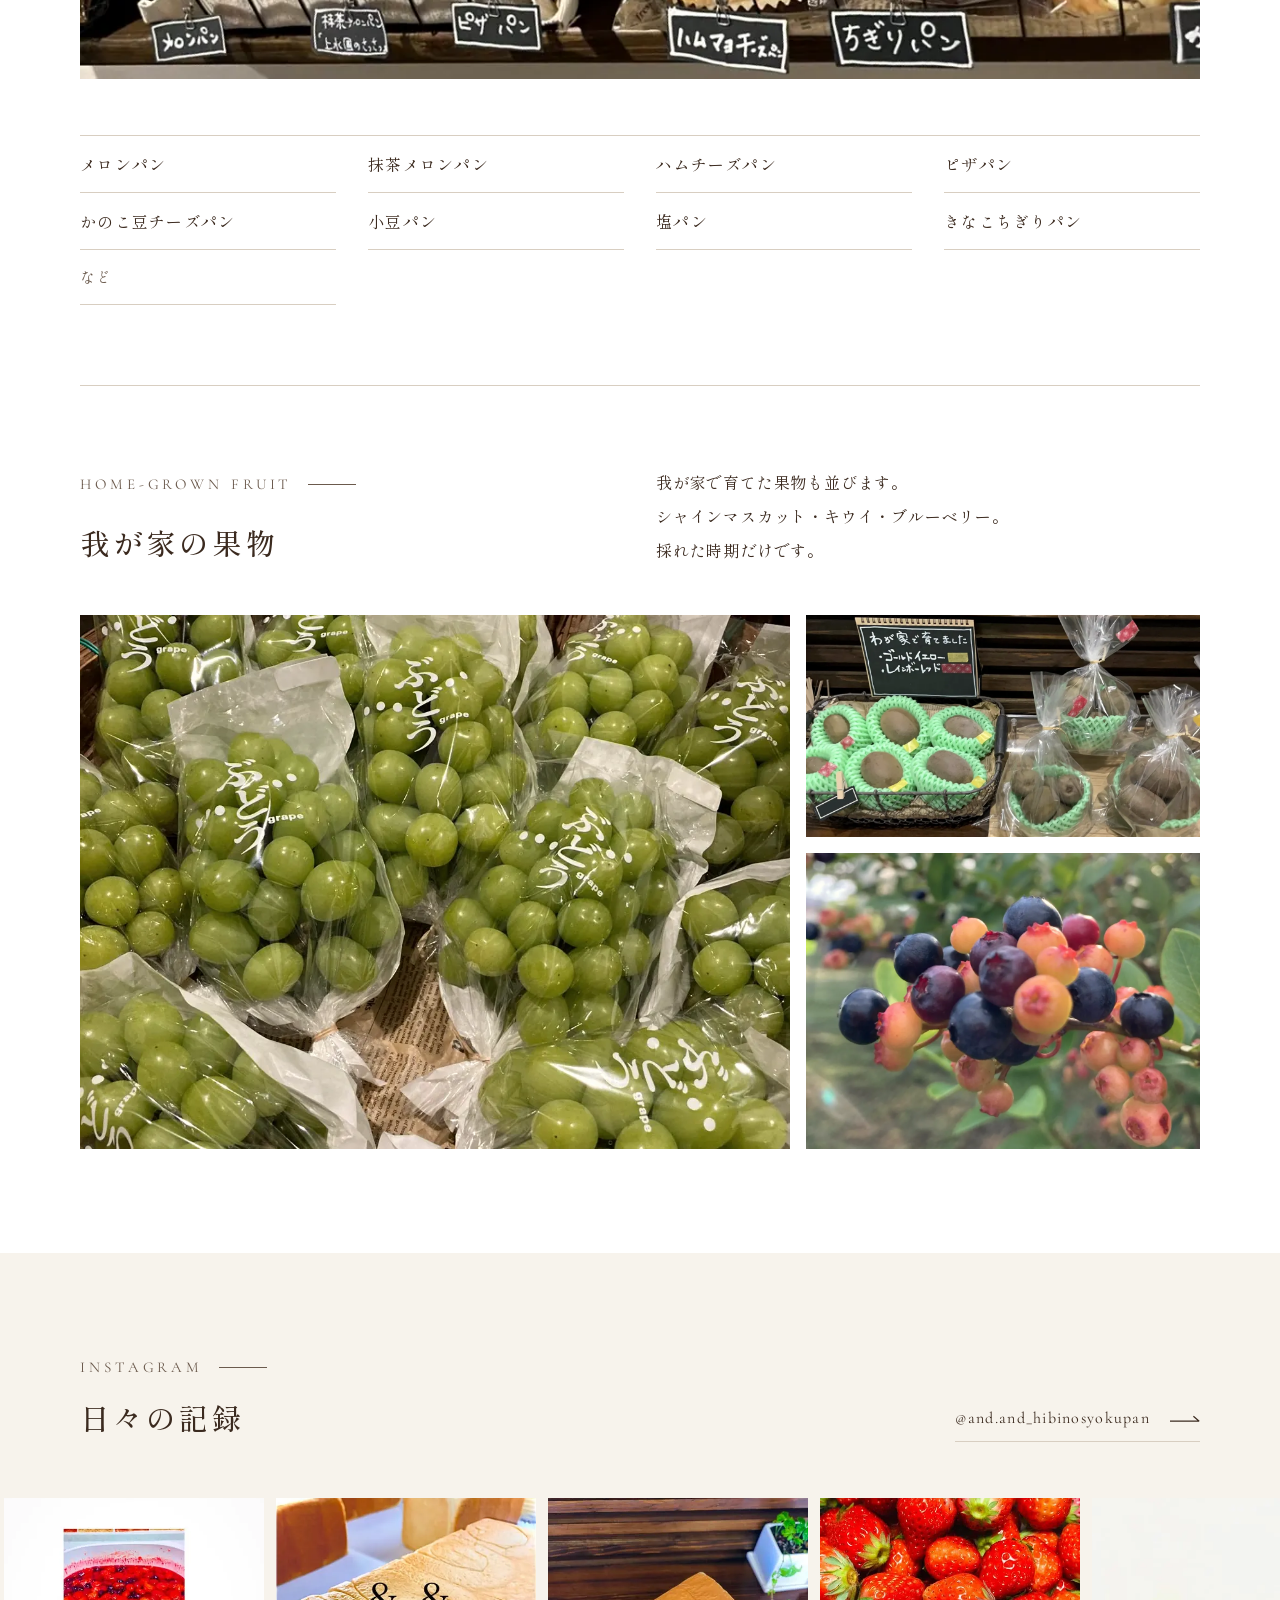
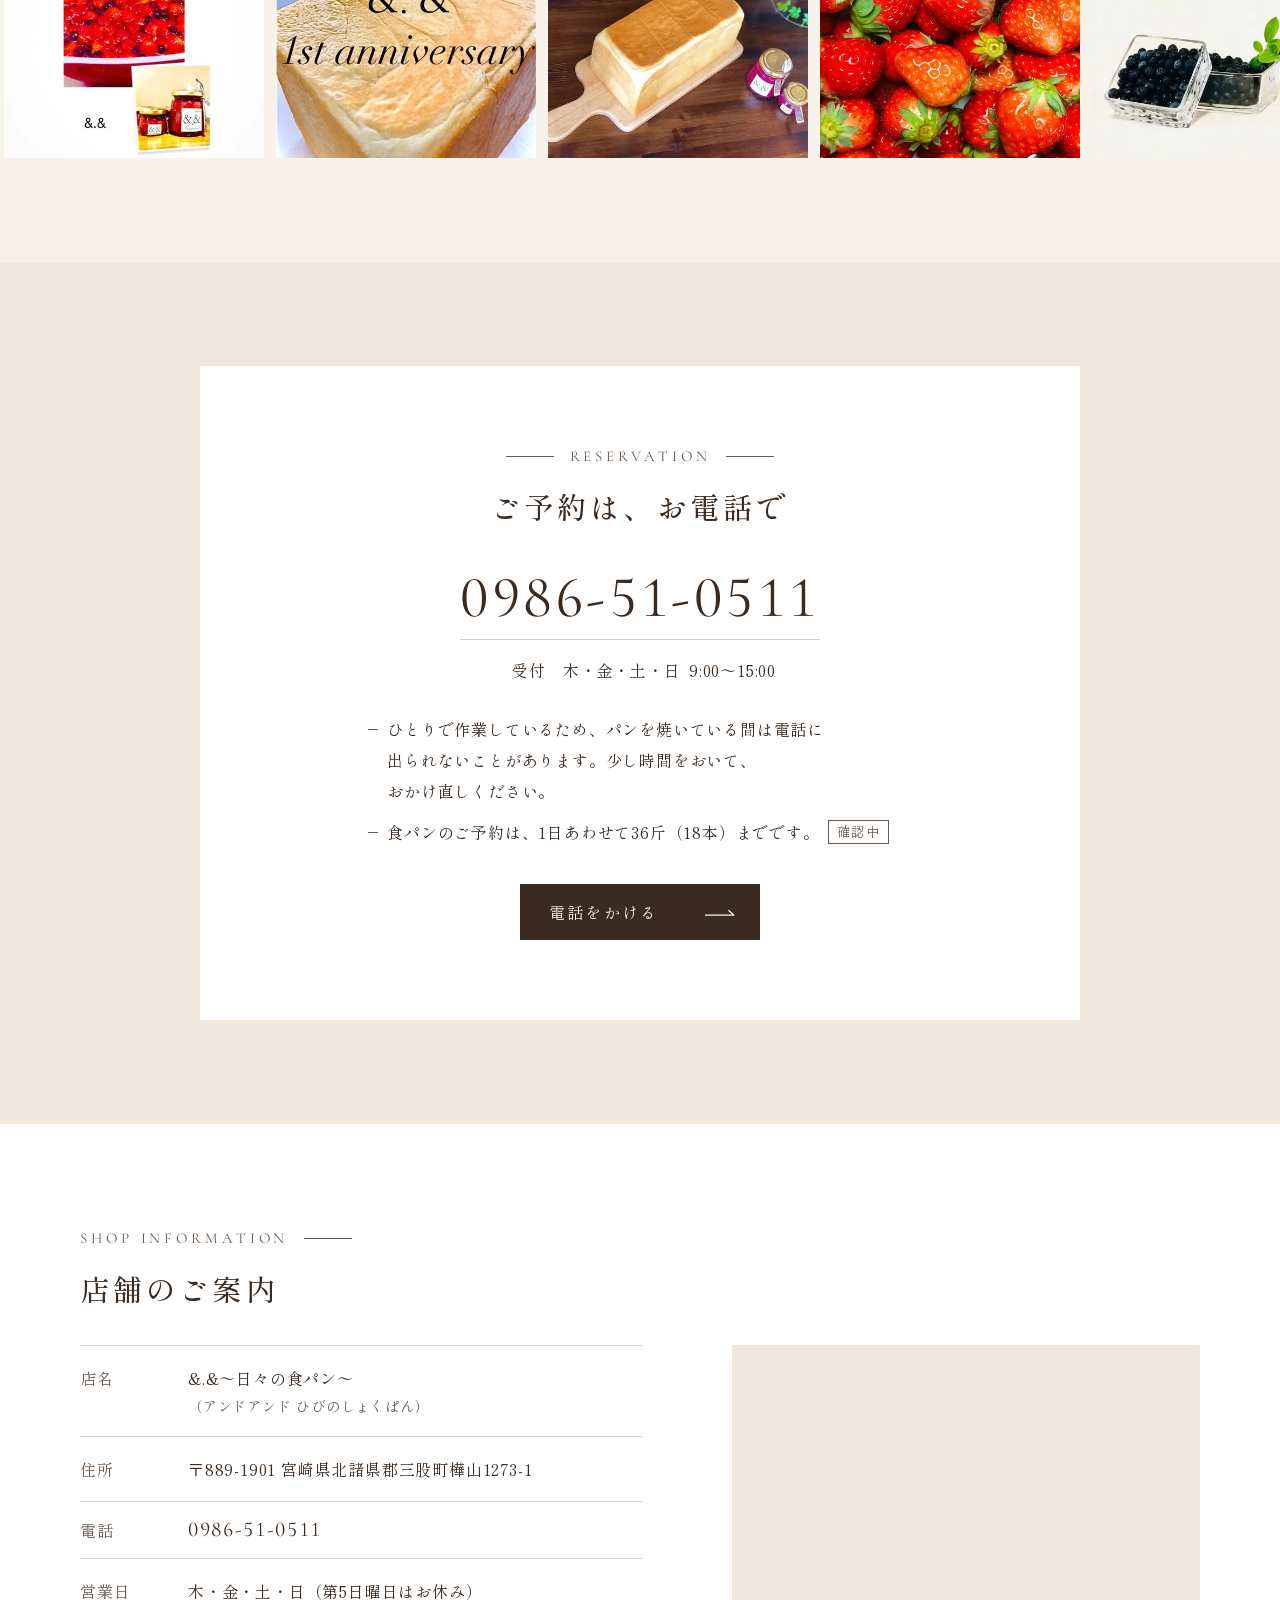
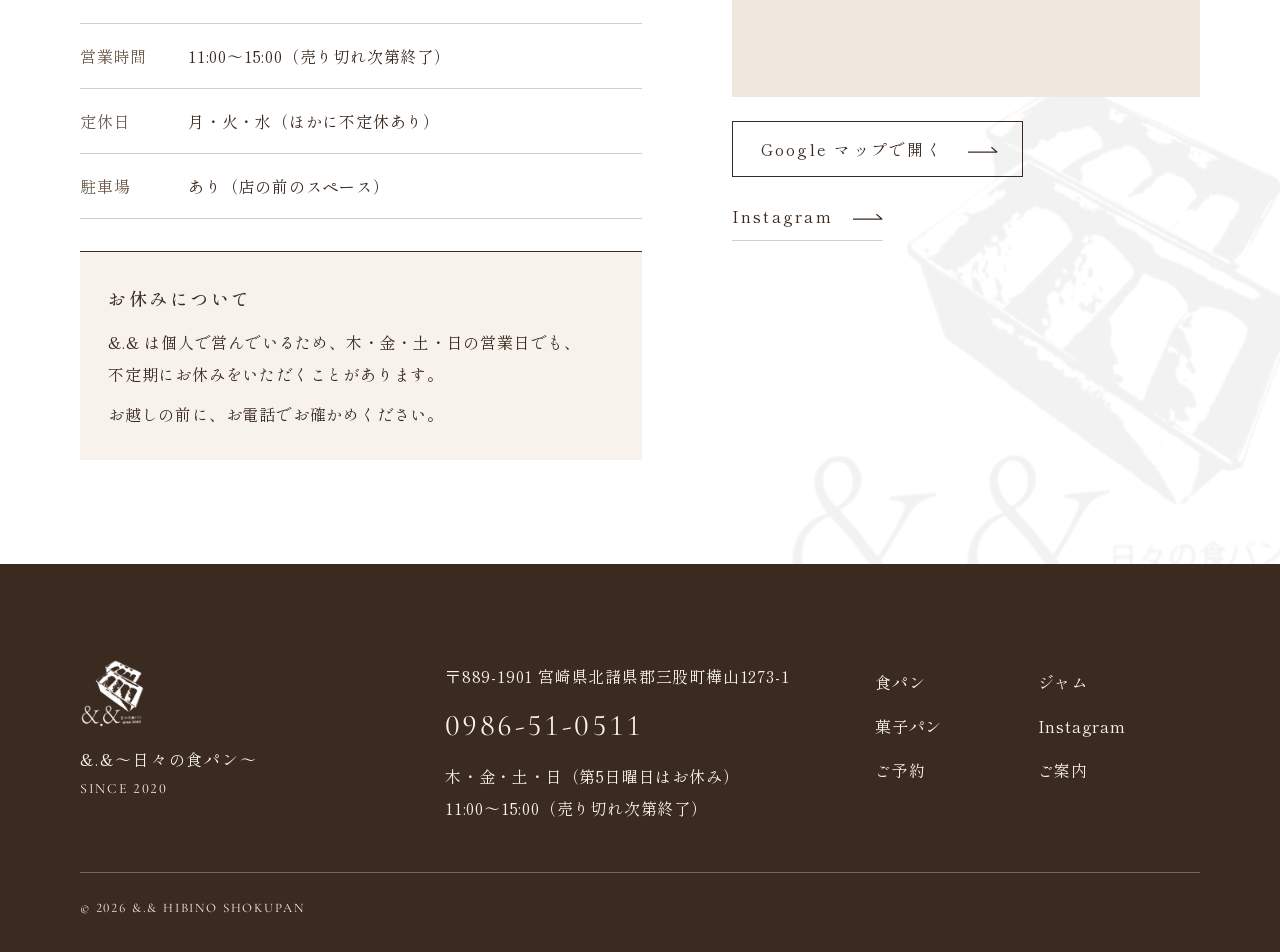
==== commit f4c8ead3: "本番にする（検索に出す・地図用の一覧・お店の要約・Googleの持ち主の確認用ファイル・アイコン） Co-Authored-By: Claude Opus 5.5 <noreply@anthropic" ====
--- a/index.html
+++ b/index.html
@@ -4,16 +4,65 @@
   <meta charset="utf-8">
   <meta name="viewport" content="width=device-width, initial-scale=1">
   <script>try{if(!matchMedia('(prefers-reduced-motion: reduce)').matches&&(/[?&]intro\b/.test(location.search)||!sessionStorage.getItem('andand-intro'))){document.documentElement.classList.add('has-intro');sessionStorage.setItem('andand-intro','1');new Image().src='assets/intro-pans.webp';}}catch(e){}</script>
-  <meta name="robots" content="noindex, nofollow">
   <meta name="theme-color" content="#F7F3EC">
-  <meta name="description" content="三股町の、テイクアウトだけの小さな食パン屋です。無添加の食パンと、季節の果実の自家製ジャム。木・金・土・日 11:00〜15:00（売り切れ次第終了）。ご予約はお電話で。">
-  <title>&amp;.&amp;～日々の食パン～｜食パンと、果実の自家製ジャム</title>
-  <link rel="icon" href="assets/logo-alpha.webp" type="image/webp">
+  <meta name="description" content="宮崎県三股町の「&amp;.&amp;～日々の食パン～」は、無添加の食パンと季節の果実の自家製ジャム、その日の菓子パンを売る、テイクアウトだけの小さな食パン屋です。営業は木・金・土・日の11時から15時、売り切れ次第終了。ご予約はお電話（0986-51-0511）で承ります。">
+  <title>&amp;.&amp;～日々の食パン～｜宮崎県三股町の無添加食パンと自家製ジャム</title>
+  <link rel="canonical" href="https://hibino-shokupan-dl.github.io/">
+  <meta property="og:type" content="website">
+  <meta property="og:site_name" content="&amp;.&amp;～日々の食パン～">
+  <meta property="og:title" content="&amp;.&amp;～日々の食パン～｜宮崎県三股町の無添加食パンと自家製ジャム">
+  <meta property="og:description" content="無添加の食パンと、季節の果実の自家製ジャムの小さなパン屋。木・金・土・日 11:00〜15:00、売り切れ次第終了。ご予約はお電話で。">
+  <meta property="og:url" content="https://hibino-shokupan-dl.github.io/">
+  <meta property="og:image" content="https://hibino-shokupan-dl.github.io/assets/loaves.webp">
+  <meta name="twitter:card" content="summary_large_image">
+  <!-- タブと検索結果のアイコン（今までのサイトと同じ物） -->
+  <link rel="icon" href="favicon.ico" sizes="any">
+  <link rel="apple-touch-icon" href="apple-touch-icon.png">
   <link rel="preconnect" href="https://fonts.googleapis.com">
   <link rel="preconnect" href="https://fonts.gstatic.com" crossorigin>
   <link href="https://fonts.googleapis.com/css2?family=Cormorant+Garamond:wght@400;500&amp;family=Shippori+Mincho:wght@400;500;600&amp;display=swap" rel="stylesheet">
-  <link rel="stylesheet" href="style.css?v=20261115q">
-  <script src="script.js?v=20261115q" defer></script>
+  <link rel="stylesheet" href="style.css?v=20261115r">
+  <script src="script.js?v=20261115r" defer></script>
+  <!-- 検索向けのお店の情報（Googleなどが読む） -->
+  <script type="application/ld+json">
+  {
+    "@context": "https://schema.org",
+    "@type": "Bakery",
+    "name": "&.&～日々の食パン～",
+    "alternateName": "アンドアンド ひびのしょくぱん",
+    "url": "https://hibino-shokupan-dl.github.io/",
+    "description": "無添加の食パンと季節の果実の自家製ジャム、その日の菓子パンを売る、宮崎県三股町のテイクアウトだけの小さな食パン屋。",
+    "image": "https://hibino-shokupan-dl.github.io/assets/loaves.webp",
+    "logo": "https://hibino-shokupan-dl.github.io/assets/logo-alpha.webp",
+    "telephone": "+81-986-51-0511",
+    "foundingDate": "2020",
+    "address": {
+      "@type": "PostalAddress",
+      "postalCode": "889-1901",
+      "addressRegion": "宮崎県",
+      "addressLocality": "北諸県郡三股町",
+      "streetAddress": "樺山1273-1",
+      "addressCountry": "JP"
+    },
+    "openingHoursSpecification": [{
+      "@type": "OpeningHoursSpecification",
+      "dayOfWeek": ["Thursday", "Friday", "Saturday", "Sunday"],
+      "opens": "11:00",
+      "closes": "15:00"
+    }],
+    "sameAs": ["https://www.instagram.com/and.and_hibinosyokupan/"]
+  }
+  </script>
+  <!-- 検索結果に出すサイト名（無いと「GitHub」と出てしまう） -->
+  <script type="application/ld+json">
+  {
+    "@context": "https://schema.org",
+    "@type": "WebSite",
+    "name": "&.&～日々の食パン～",
+    "alternateName": "日々の食パン",
+    "url": "https://hibino-shokupan-dl.github.io/"
+  }
+  </script>
 </head>
 <body>
   <!-- 始まりの演出：「&.&」をペンで書く（文字の形は Cormorant Garamond。2026-11-15 本人） -->
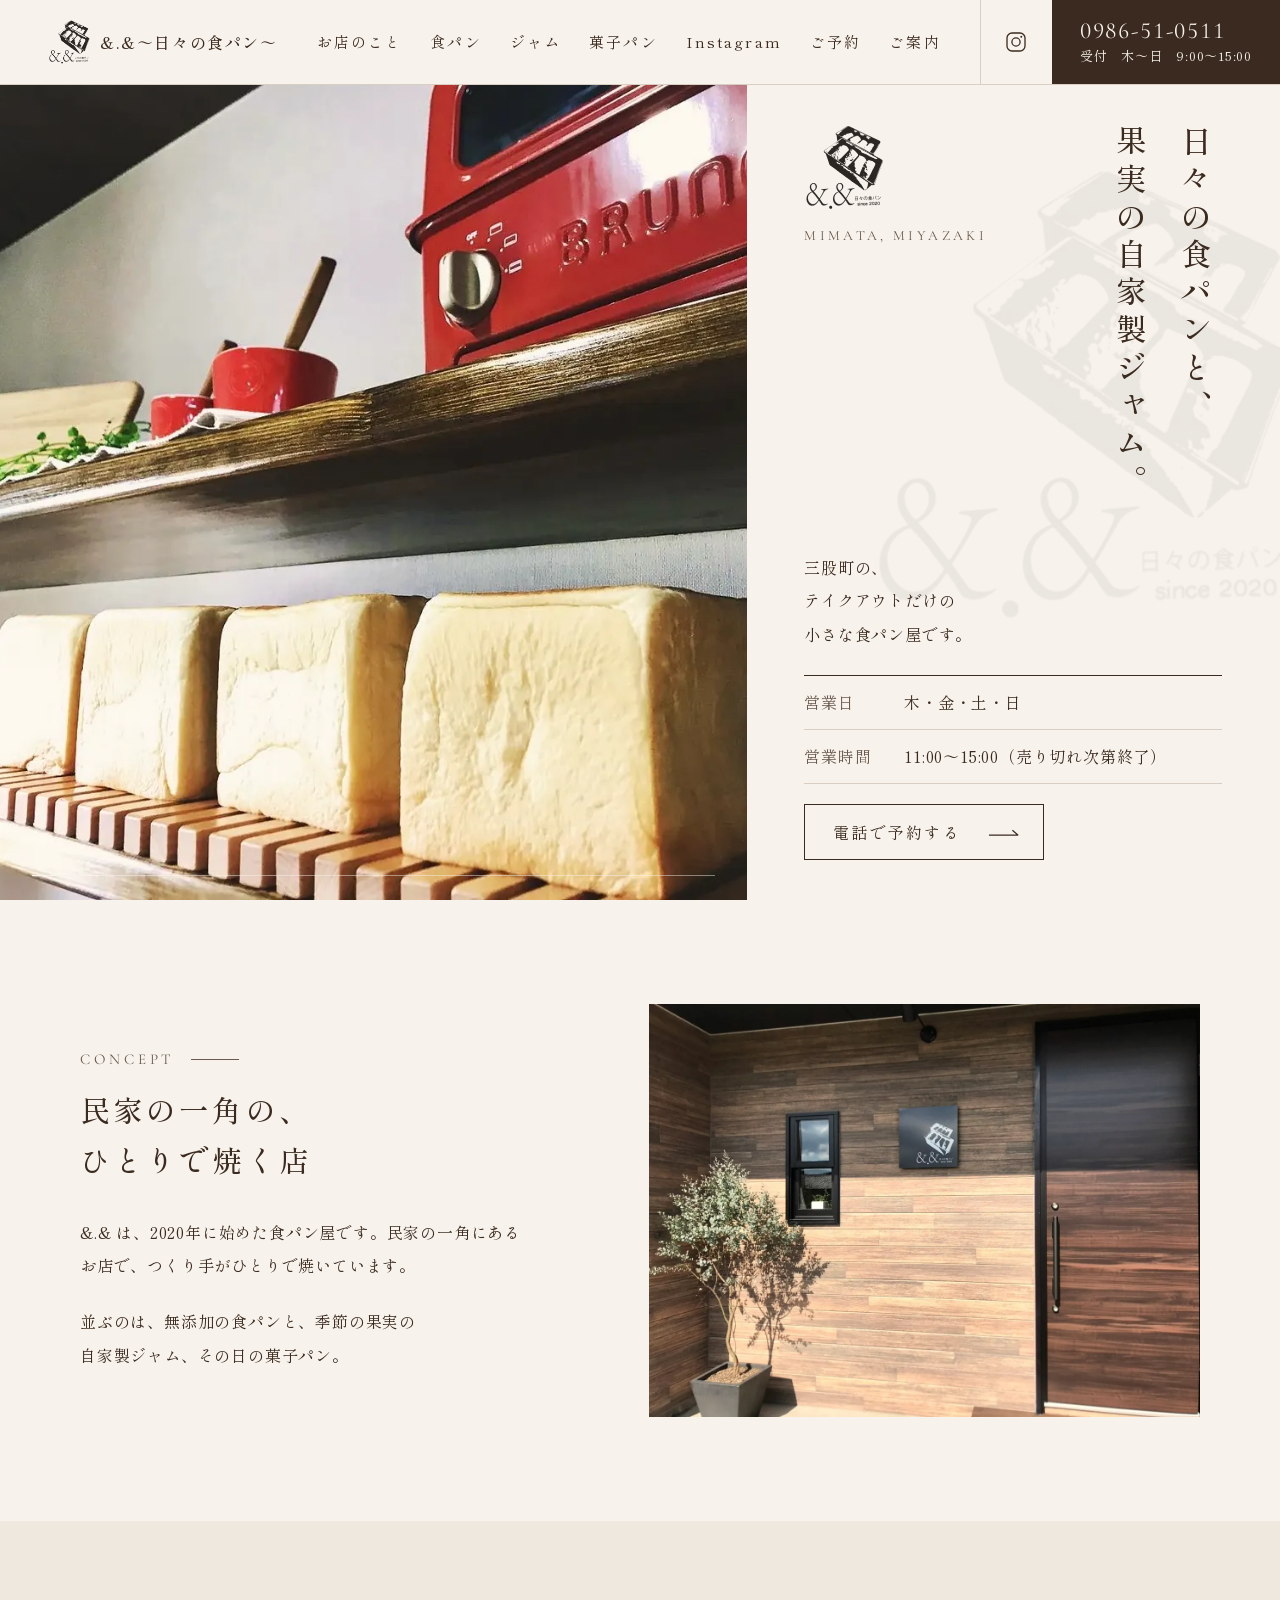
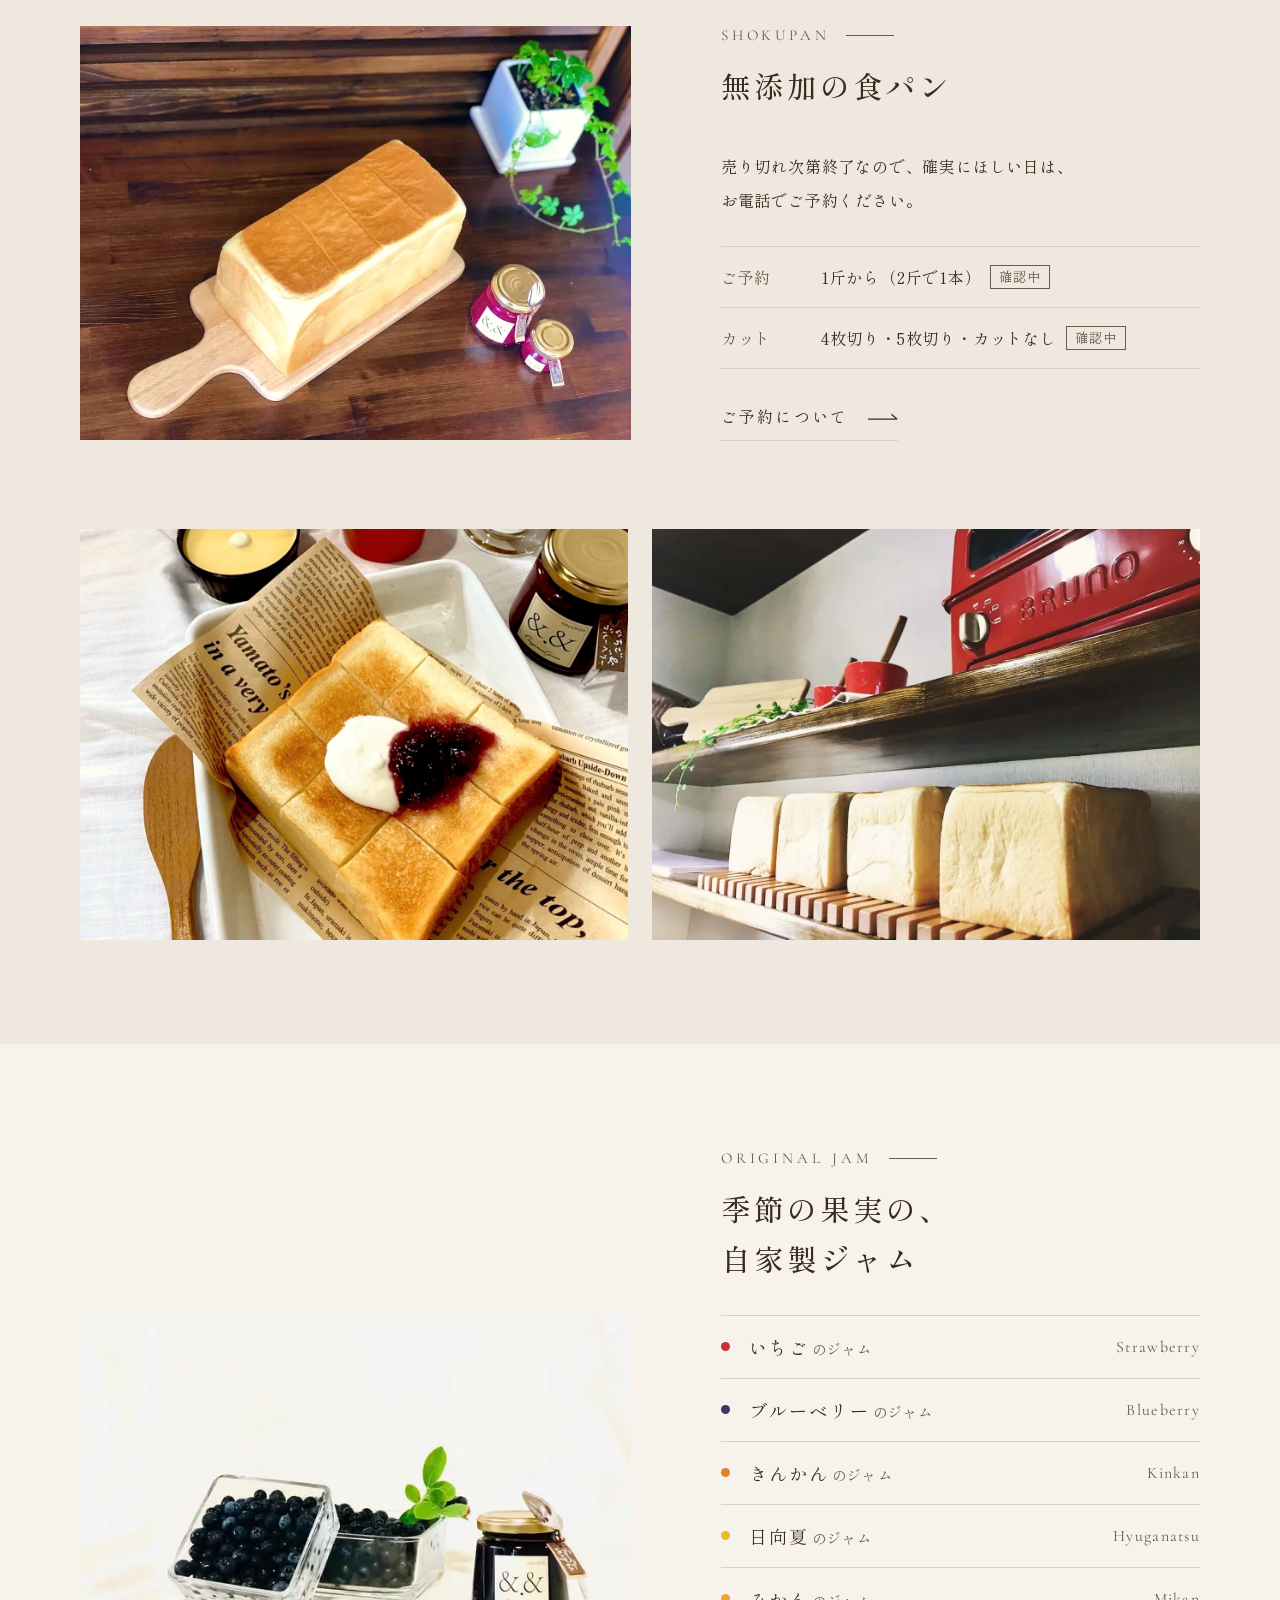
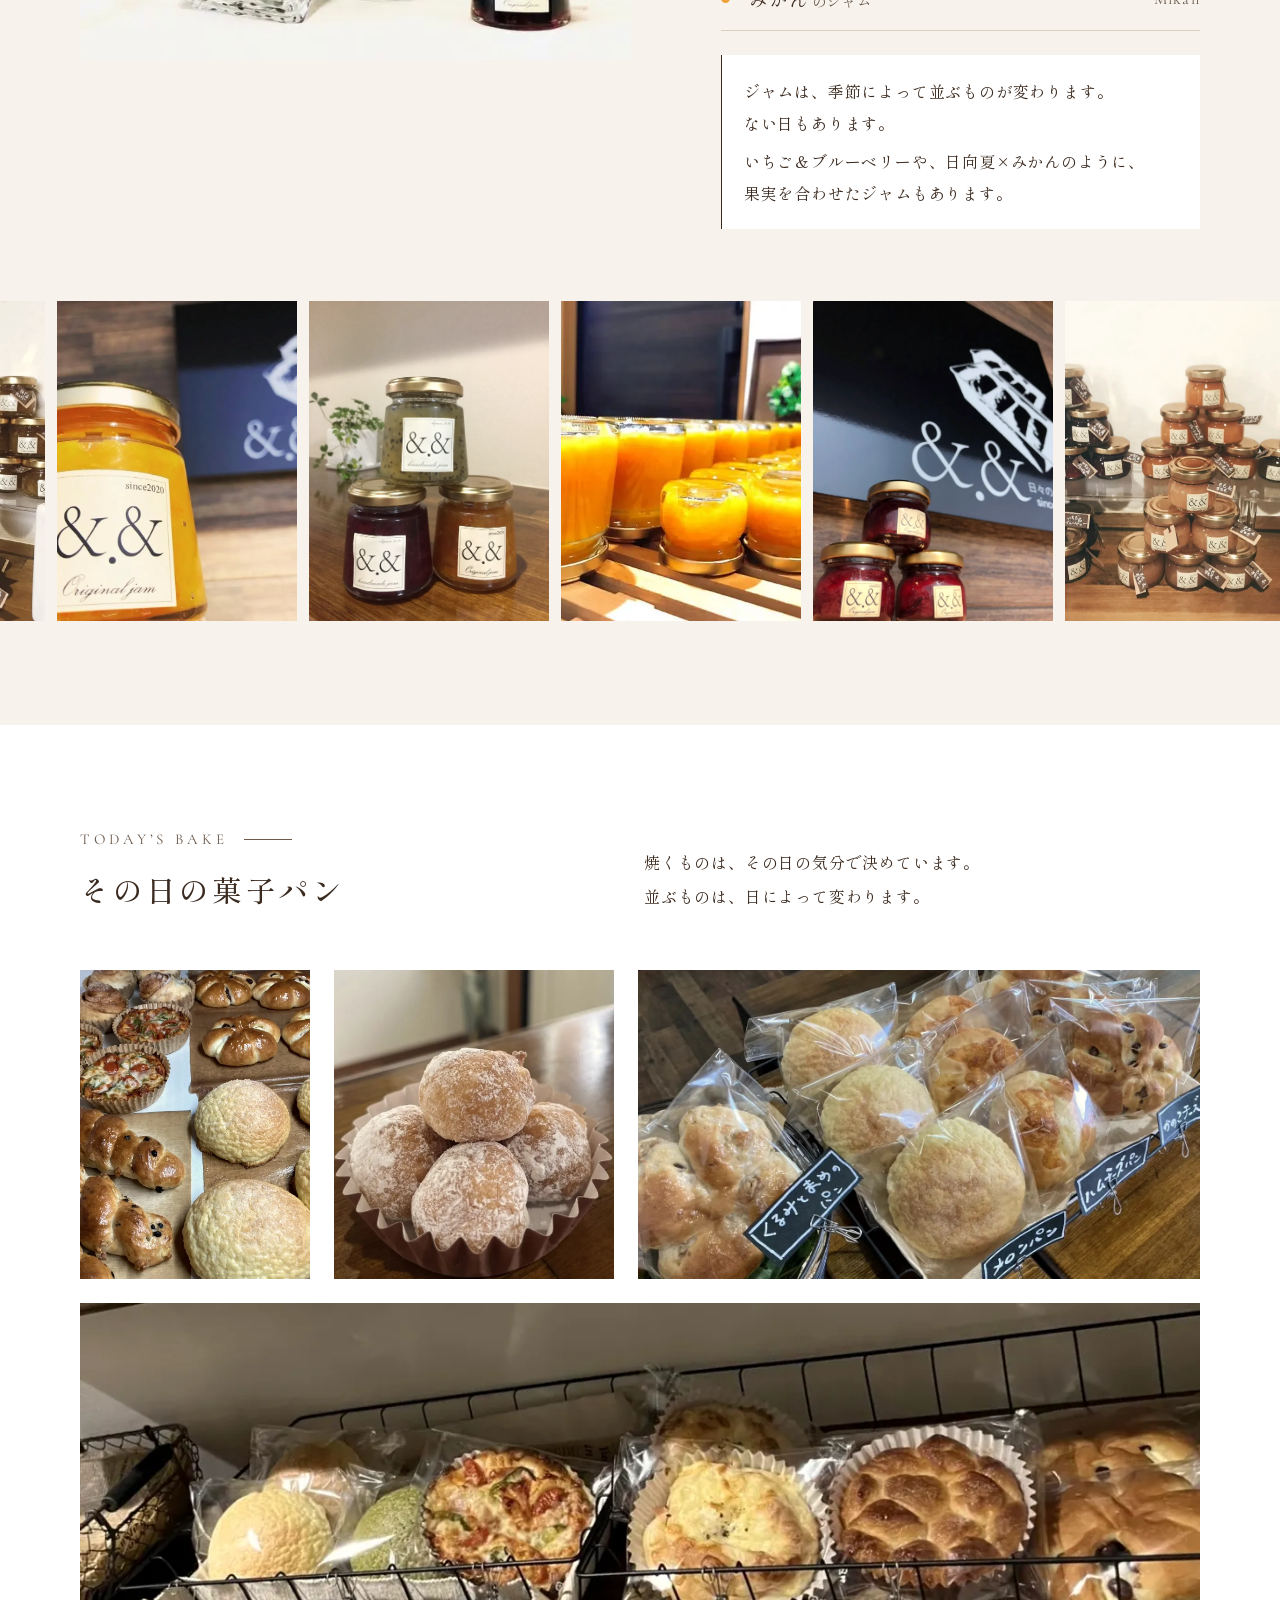
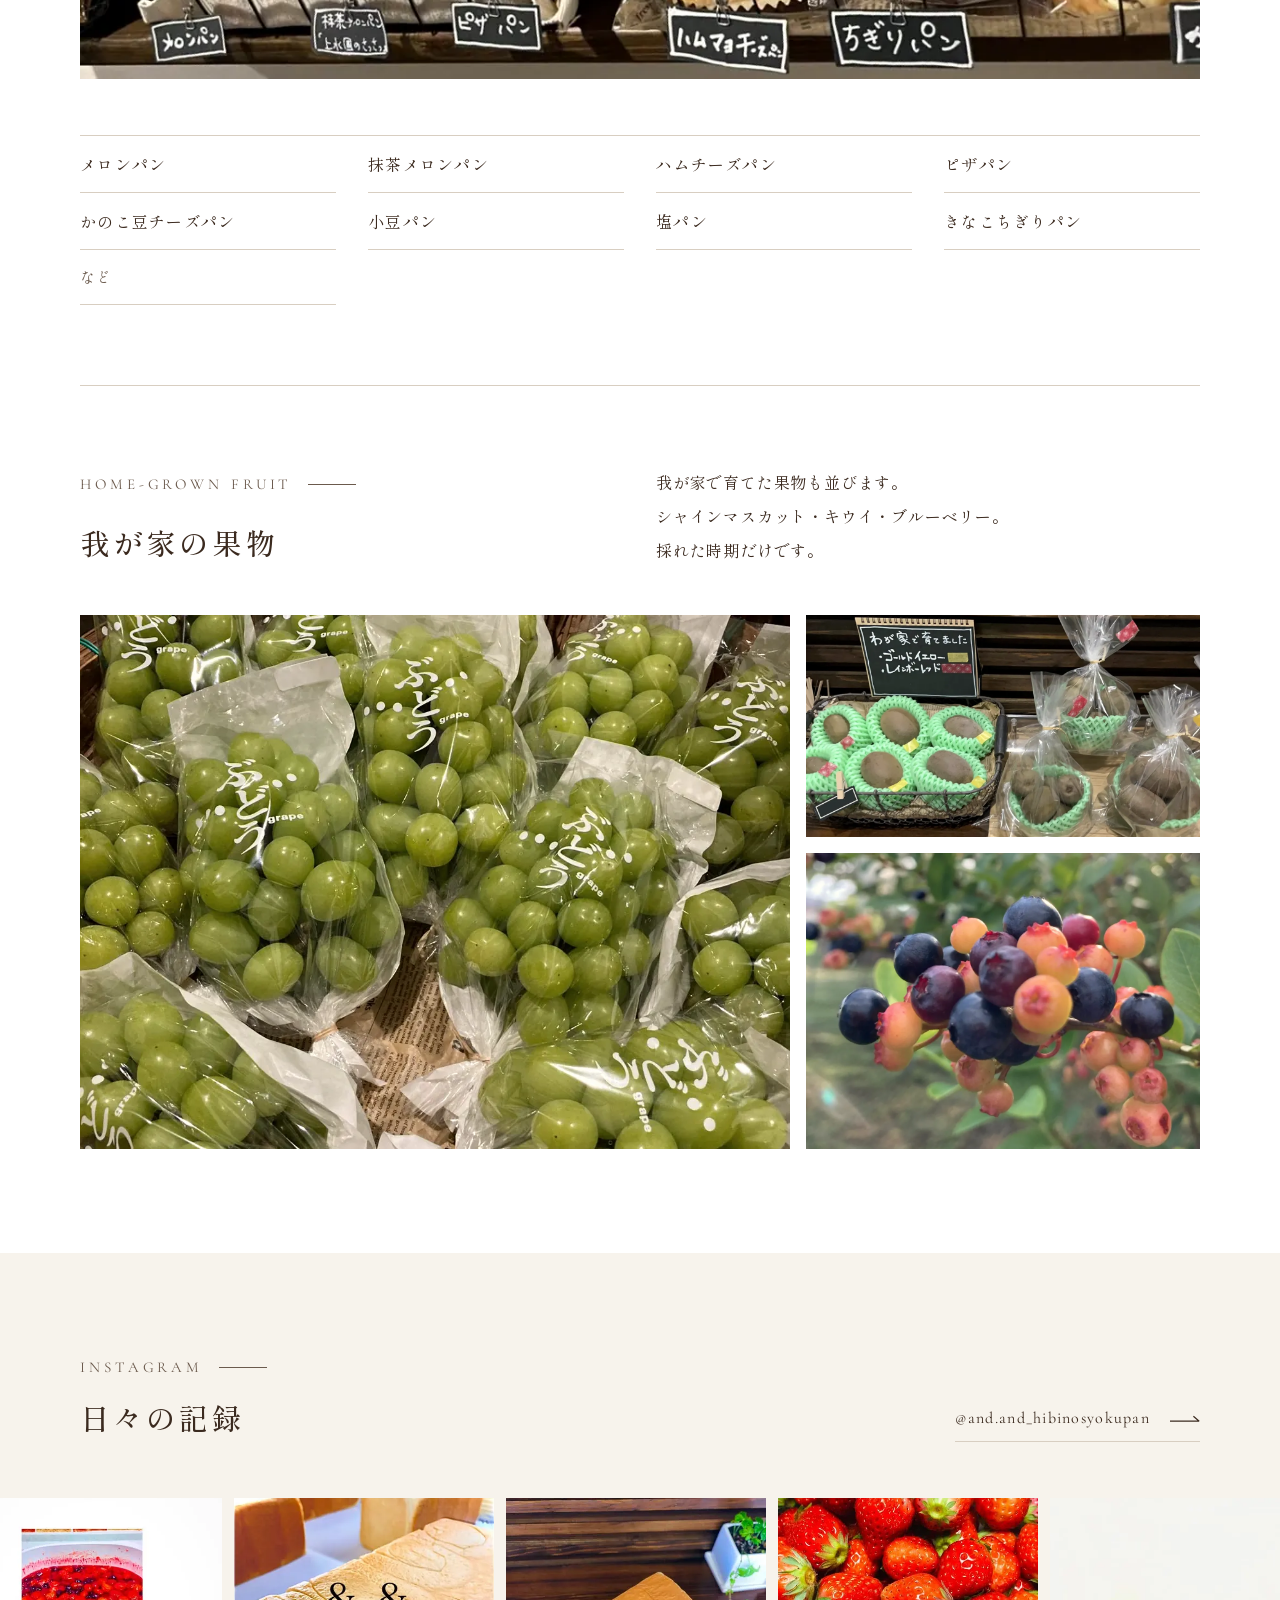
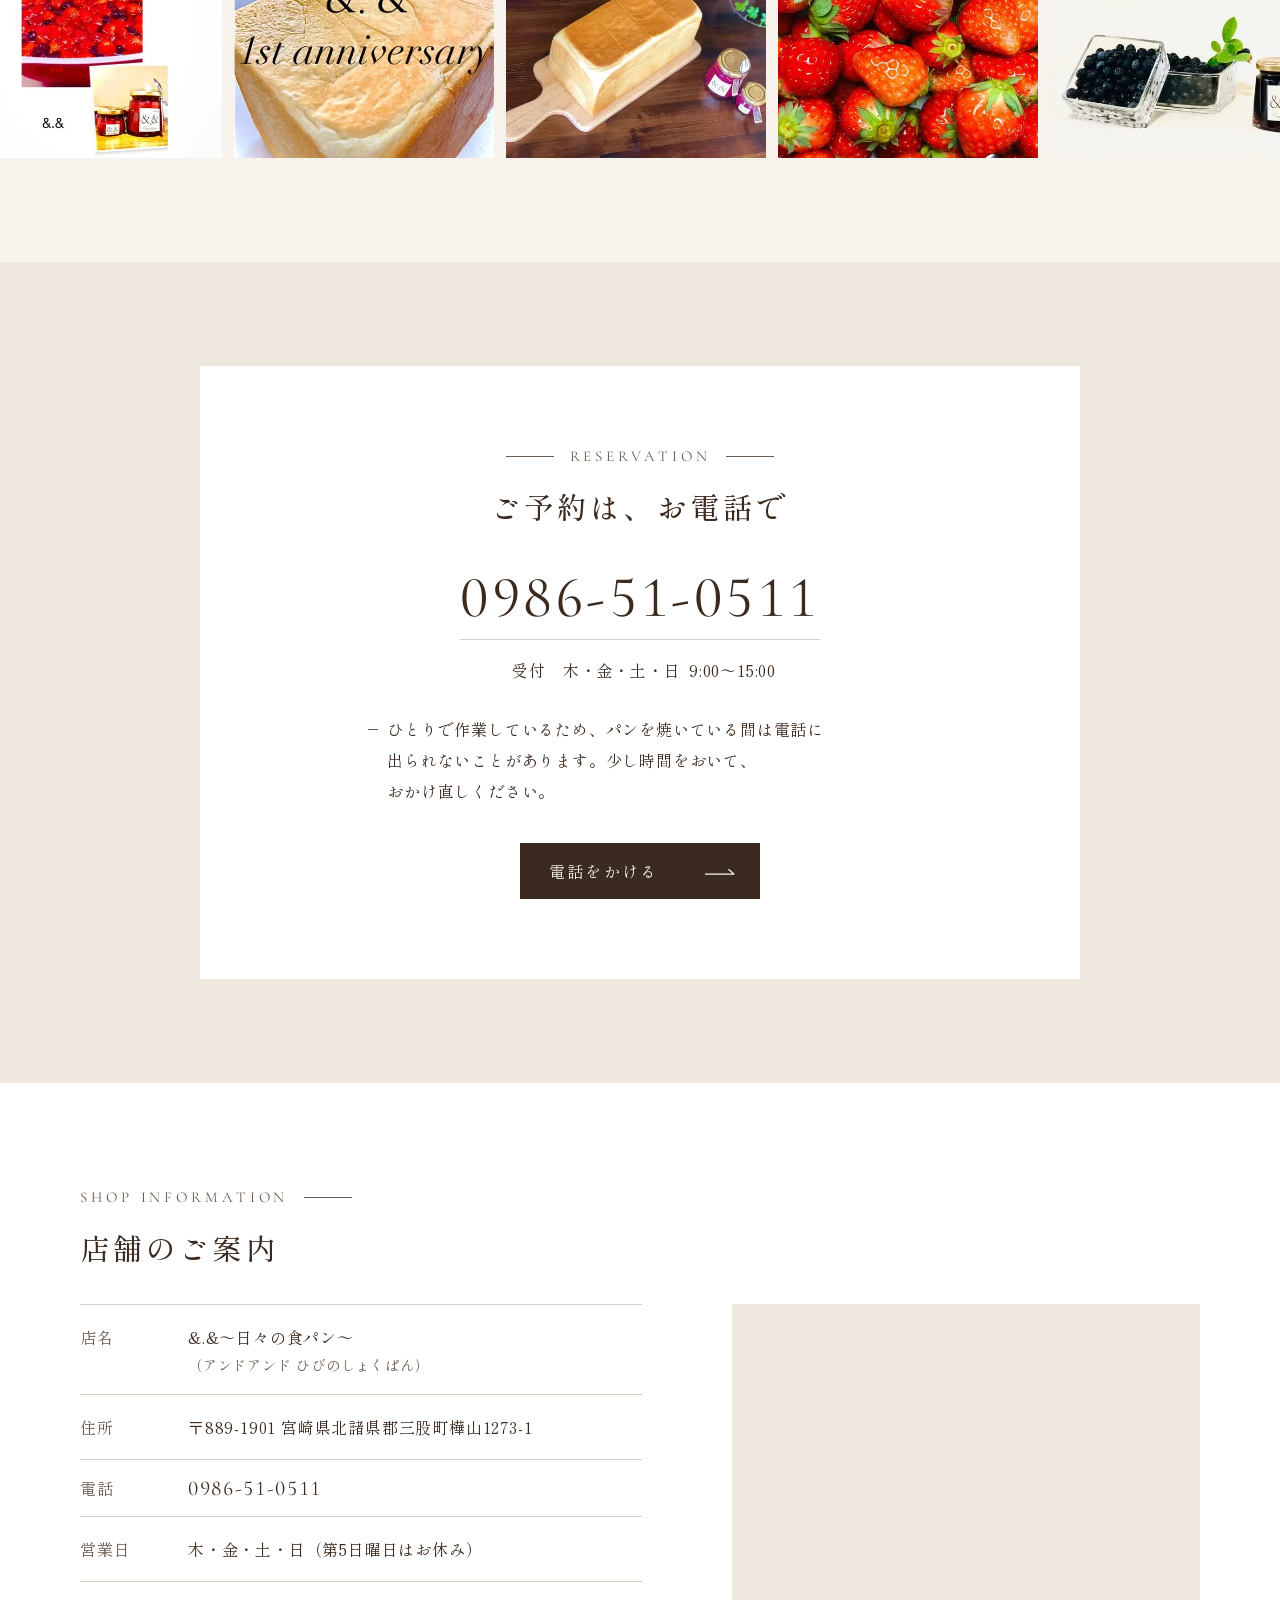
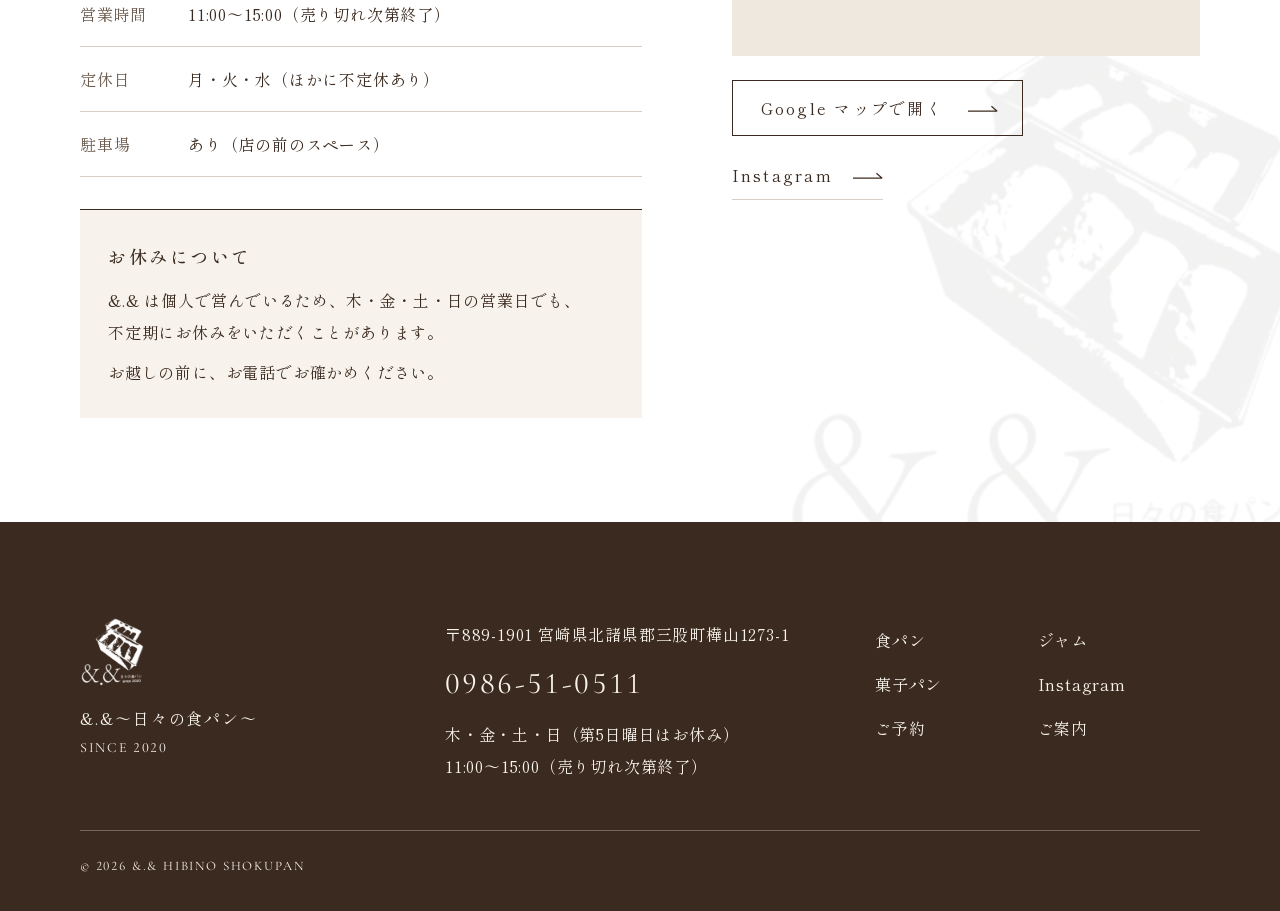
==== commit 93d1db3f: "ご予約の1日の上限（36斤・18本）の表示を外す Co-Authored-By: Claude Opus 5.5 <noreply@anthropic.com>" ====
--- a/index.html
+++ b/index.html
@@ -244,7 +244,6 @@
           <p class="reserve__hours"><span class="phrase">受付　</span><span class="phrase">木・金・土・日　</span><span class="phrase">9:00〜15:00</span></p>
           <ul class="reserve__notes">
             <li><span class="phrase">ひとりで</span><span class="phrase">作業しているため、</span><span class="phrase">パンを</span><span class="phrase">焼いている間は</span><span class="phrase">電話に</span><span class="phrase">出られないことが</span><span class="phrase">あります。</span><span class="phrase">少し時間をおいて、</span><span class="phrase">おかけ直しください。</span></li>
-            <li><span class="phrase">食パンのご予約は、</span><span class="phrase">1日あわせて</span><span class="phrase">36斤（18本）までです。</span> <span class="tbc">確認中</span></li>
           </ul>
           <a class="button button--solid" href="tel:0986510511">電話をかける<span class="arrow" aria-hidden="true"></span></a>
         </div>
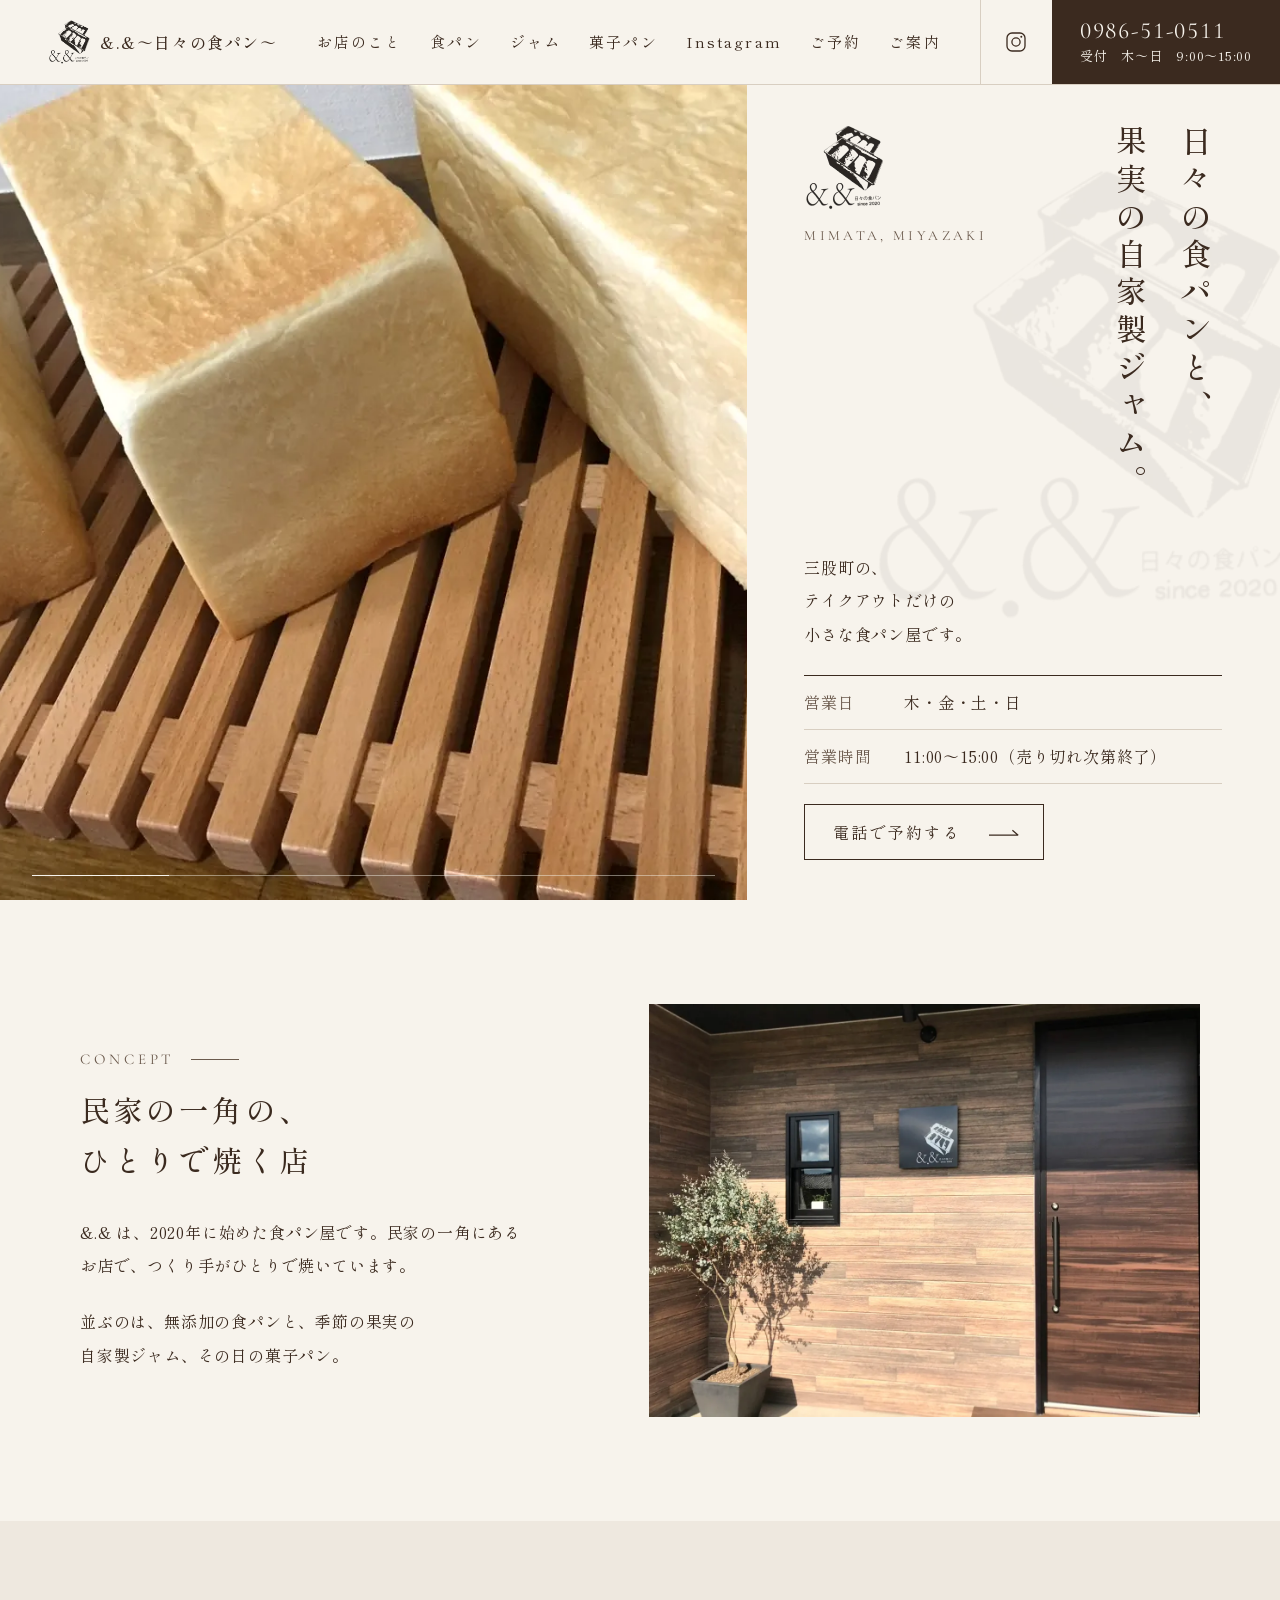
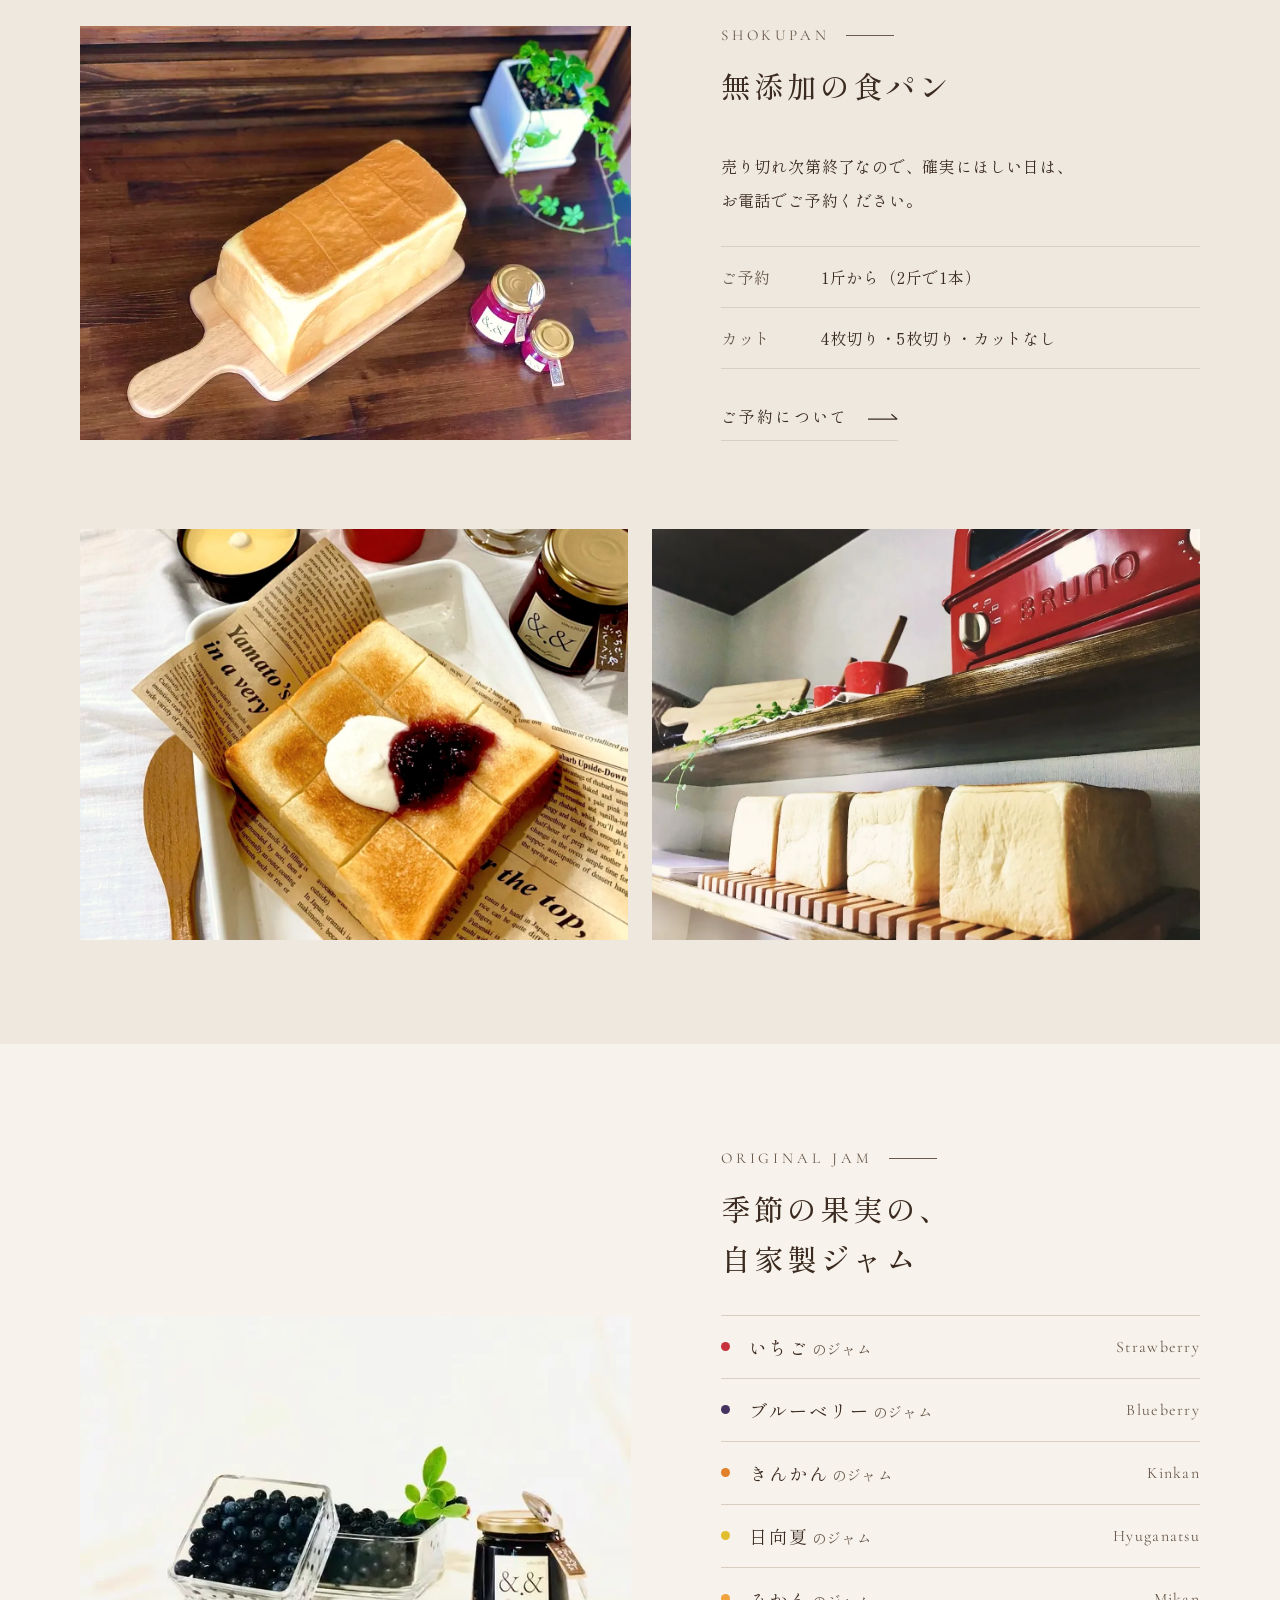
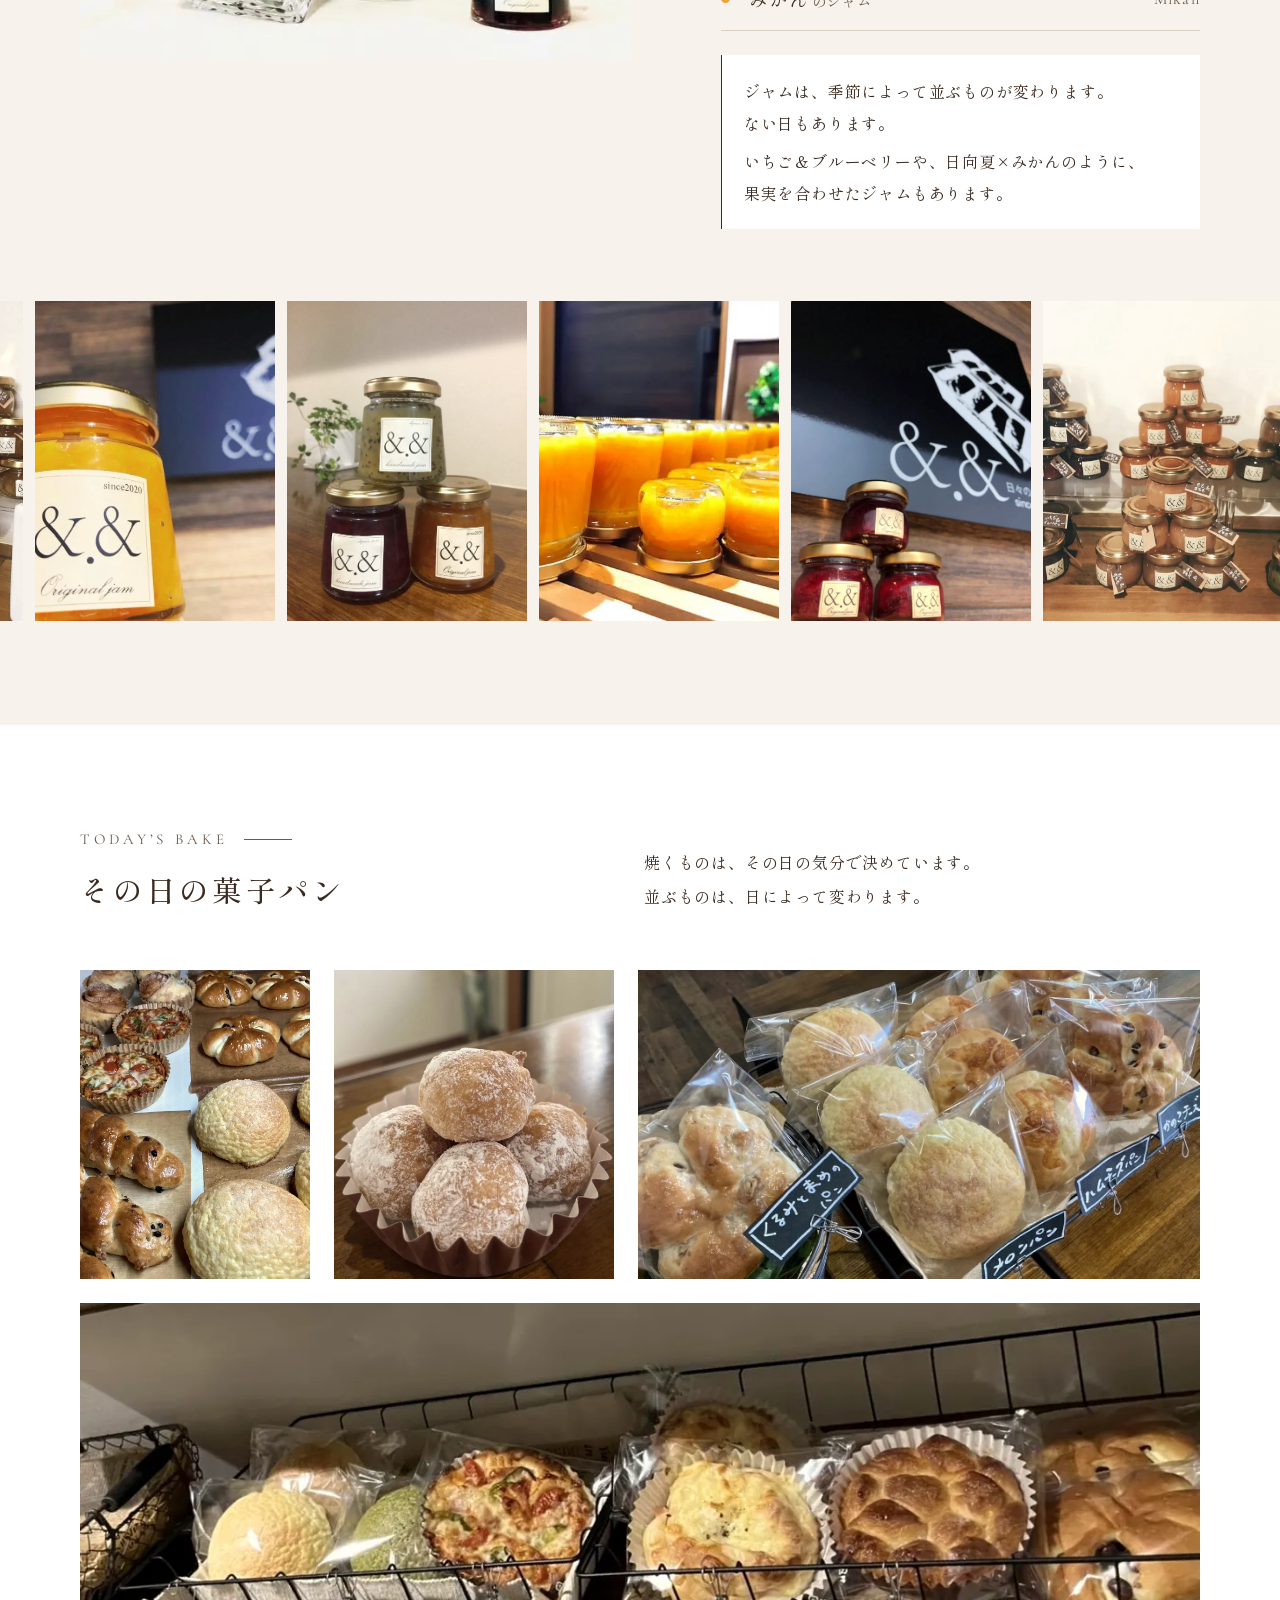
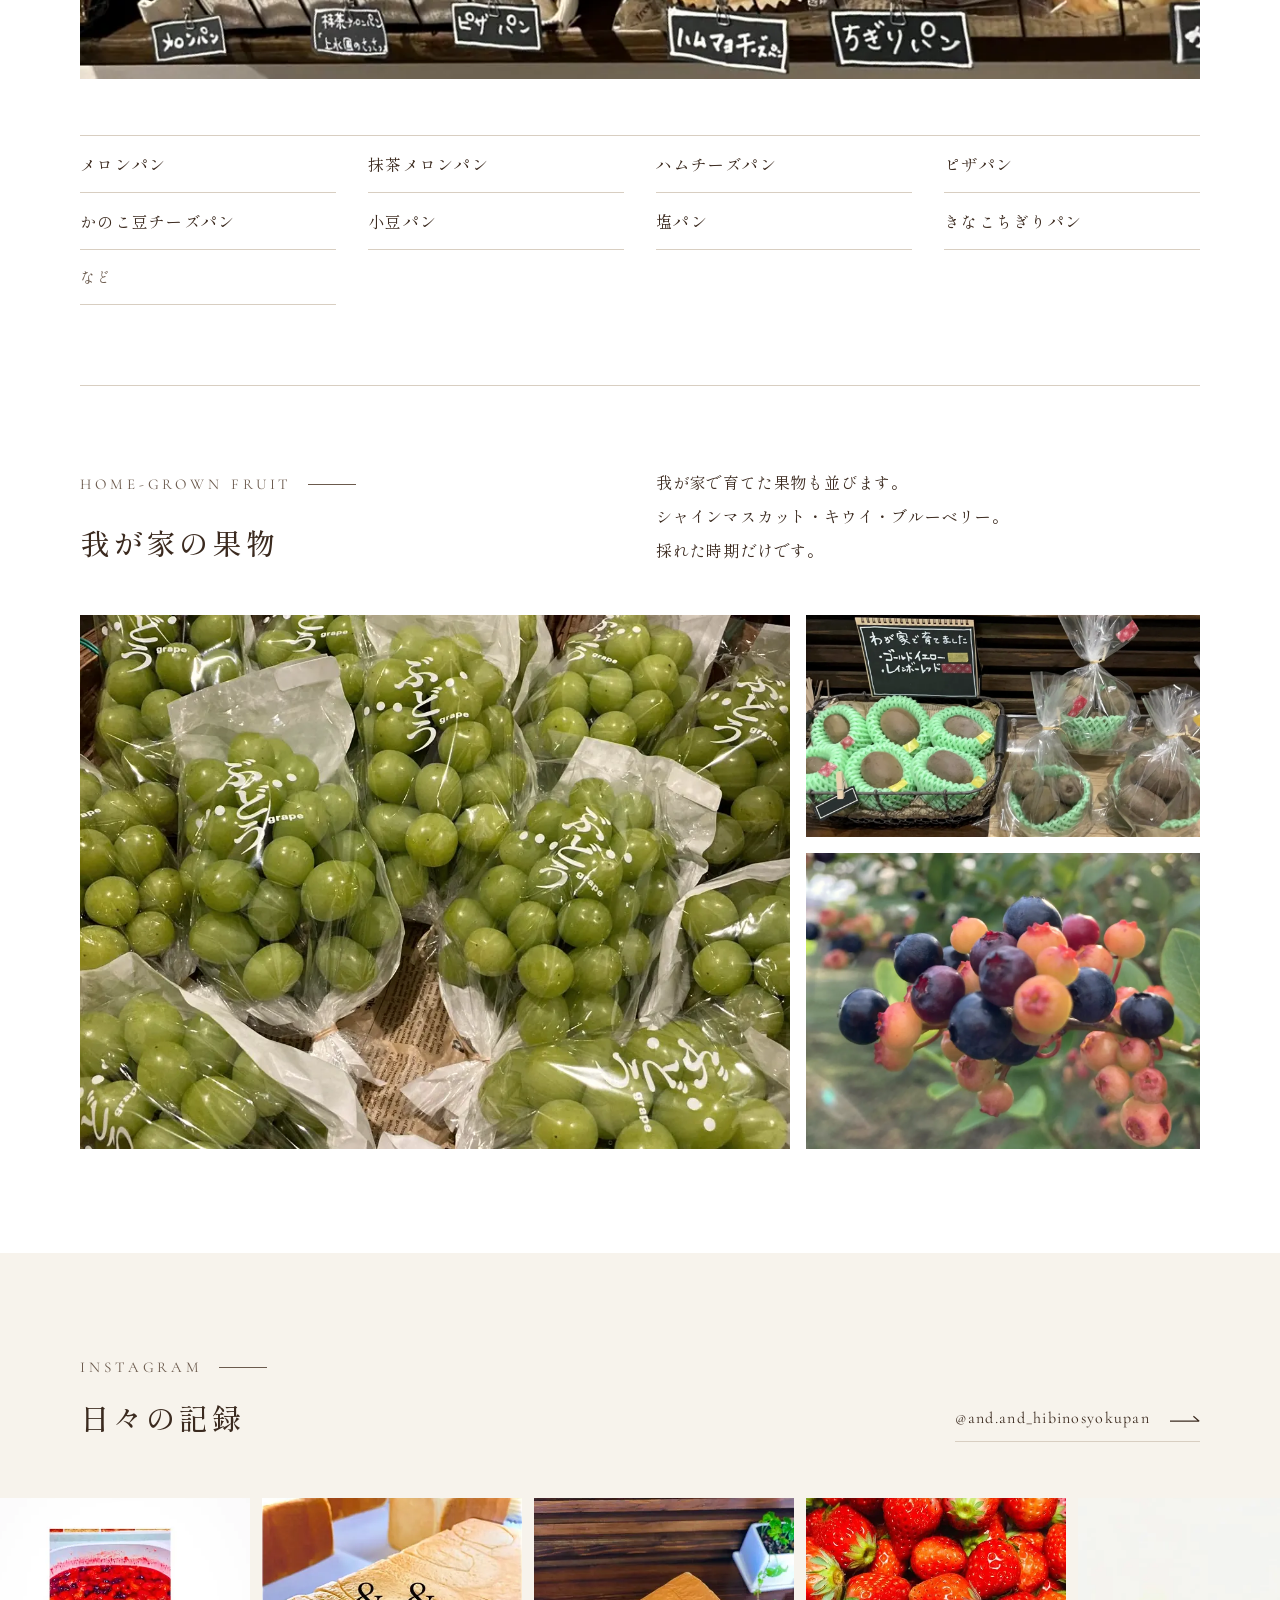
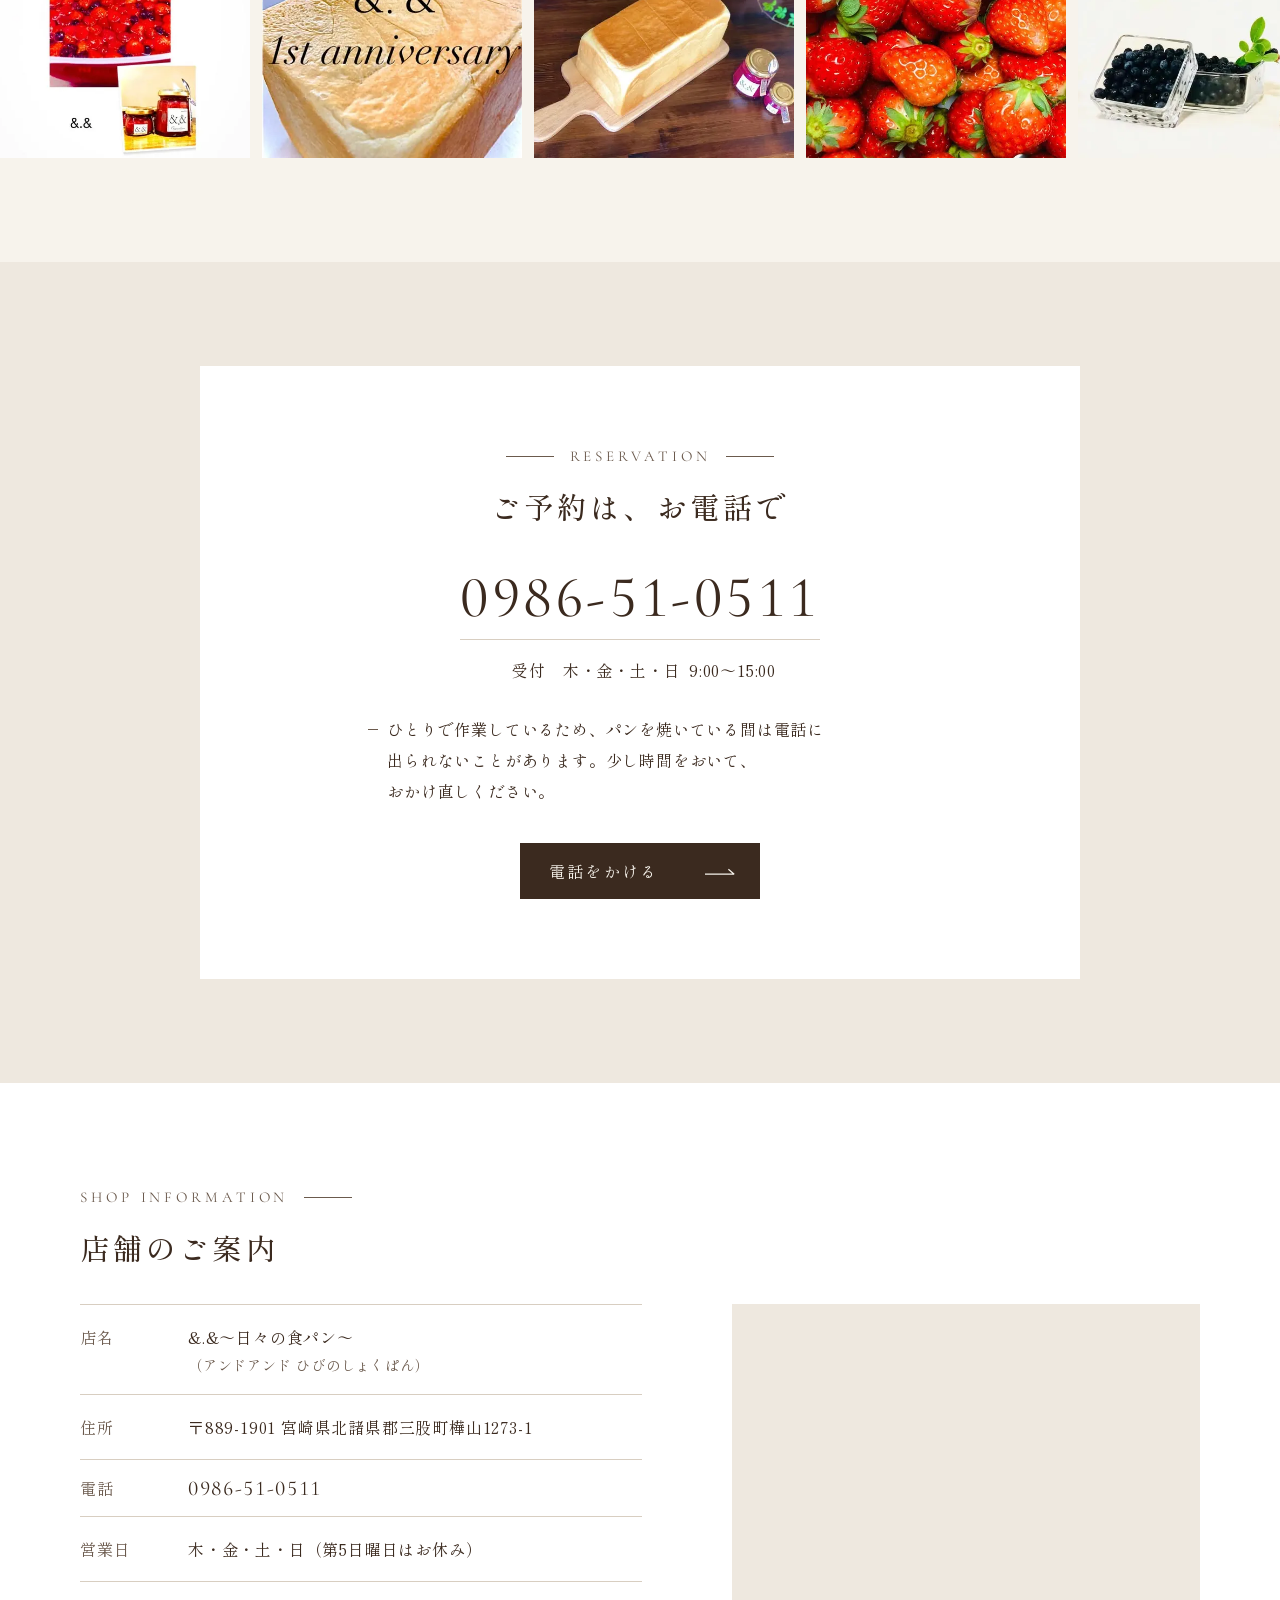
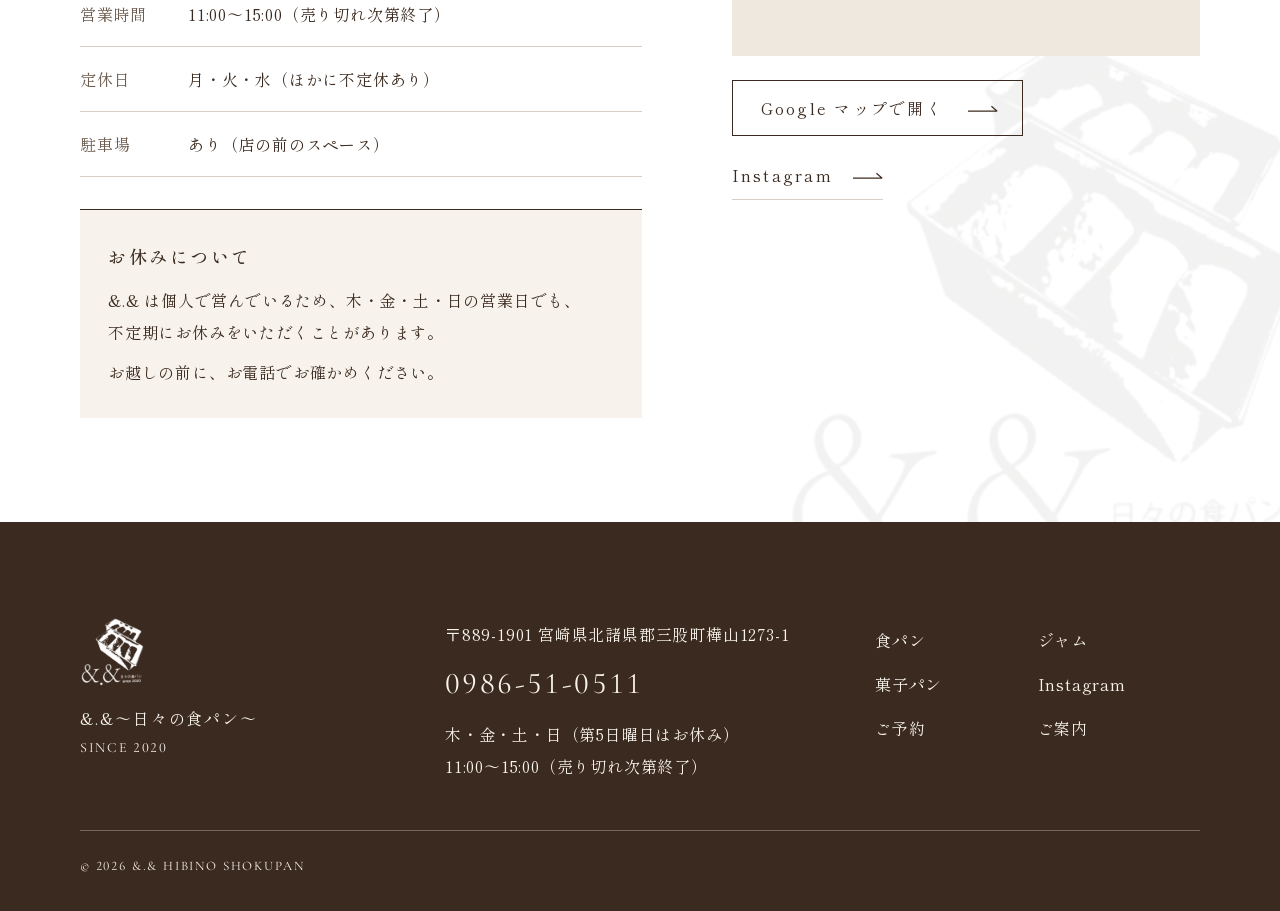
==== commit 4386cca8: "「確認中」の札を外す（ご予約の単位・カットの文は残す） Co-Authored-By: Claude Opus 5.5 <noreply@anthropic.com>" ====
--- a/index.html
+++ b/index.html
@@ -140,8 +140,8 @@
           <div>
             <p class="body-copy"><span class="phrase">売り切れ次第</span><span class="phrase">終了なので、</span><span class="phrase">確実に</span><span class="phrase">ほしい日は、</span><span class="phrase">お電話で</span><span class="phrase">ご予約ください。</span></p>
             <dl class="spec">
-              <div><dt>ご予約</dt><dd><span class="phrase">1斤から</span><span class="phrase">（2斤で1本）</span> <span class="tbc">確認中</span></dd></div>
-              <div><dt>カット</dt><dd><span class="phrase">4枚切り・</span><span class="phrase">5枚切り・</span><span class="phrase">カットなし</span> <span class="tbc">確認中</span></dd></div>
+              <div><dt>ご予約</dt><dd><span class="phrase">1斤から</span><span class="phrase">（2斤で1本）</span></dd></div>
+              <div><dt>カット</dt><dd><span class="phrase">4枚切り・</span><span class="phrase">5枚切り・</span><span class="phrase">カットなし</span></dd></div>
             </dl>
             <a class="more-link" href="#reserve">ご予約について<span class="arrow" aria-hidden="true"></span></a>
           </div>
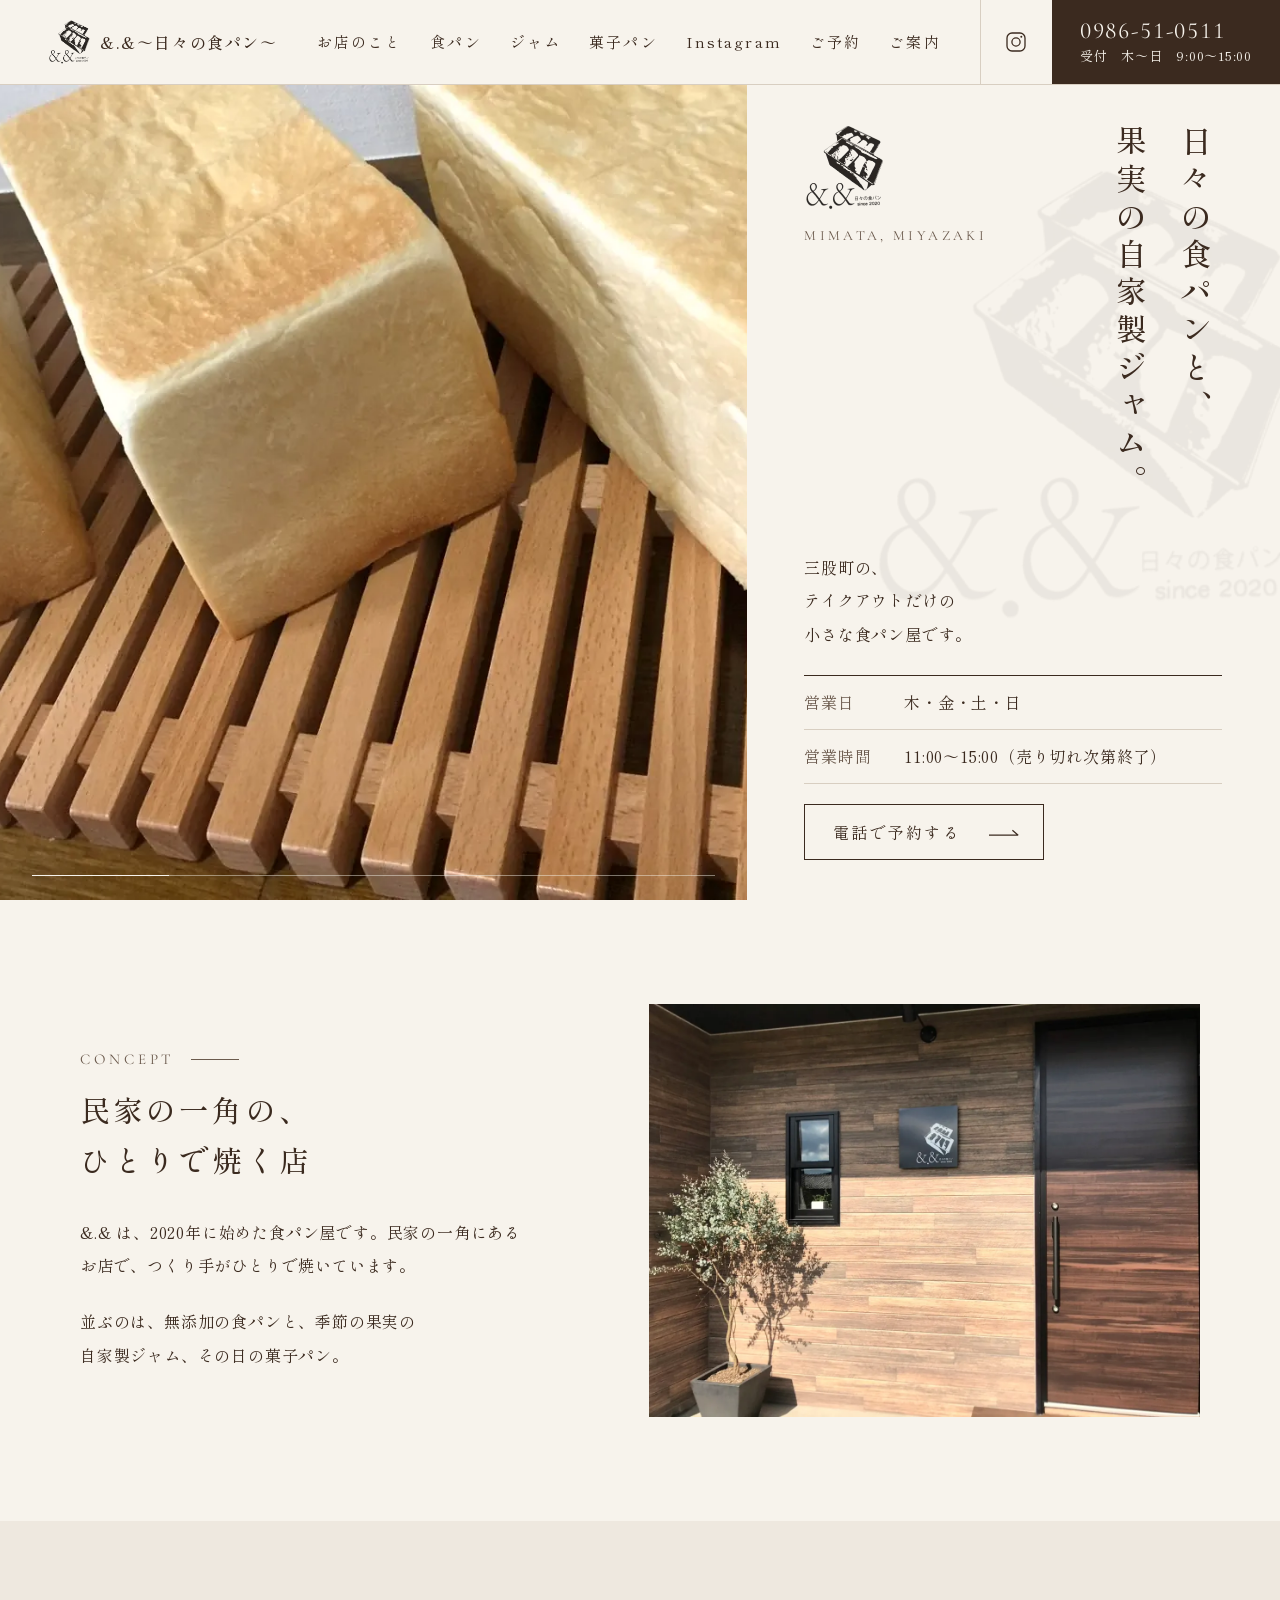
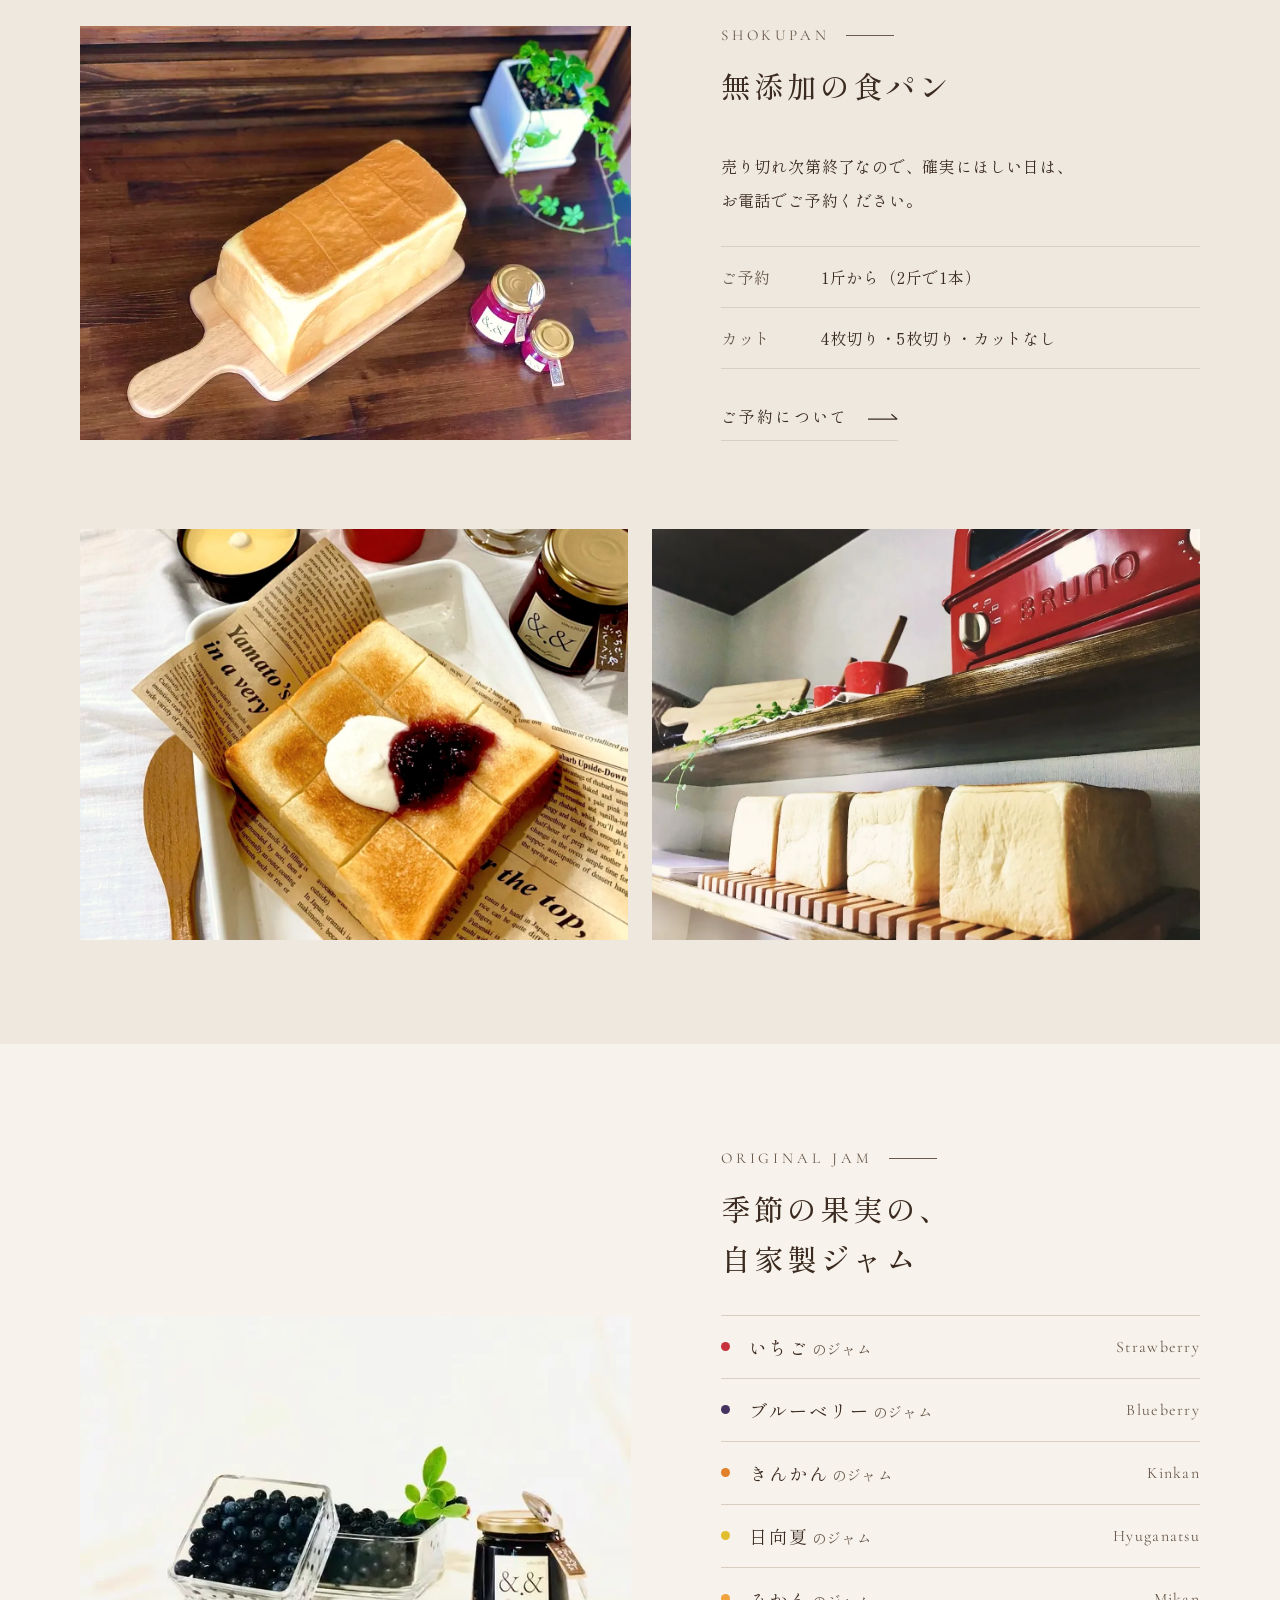
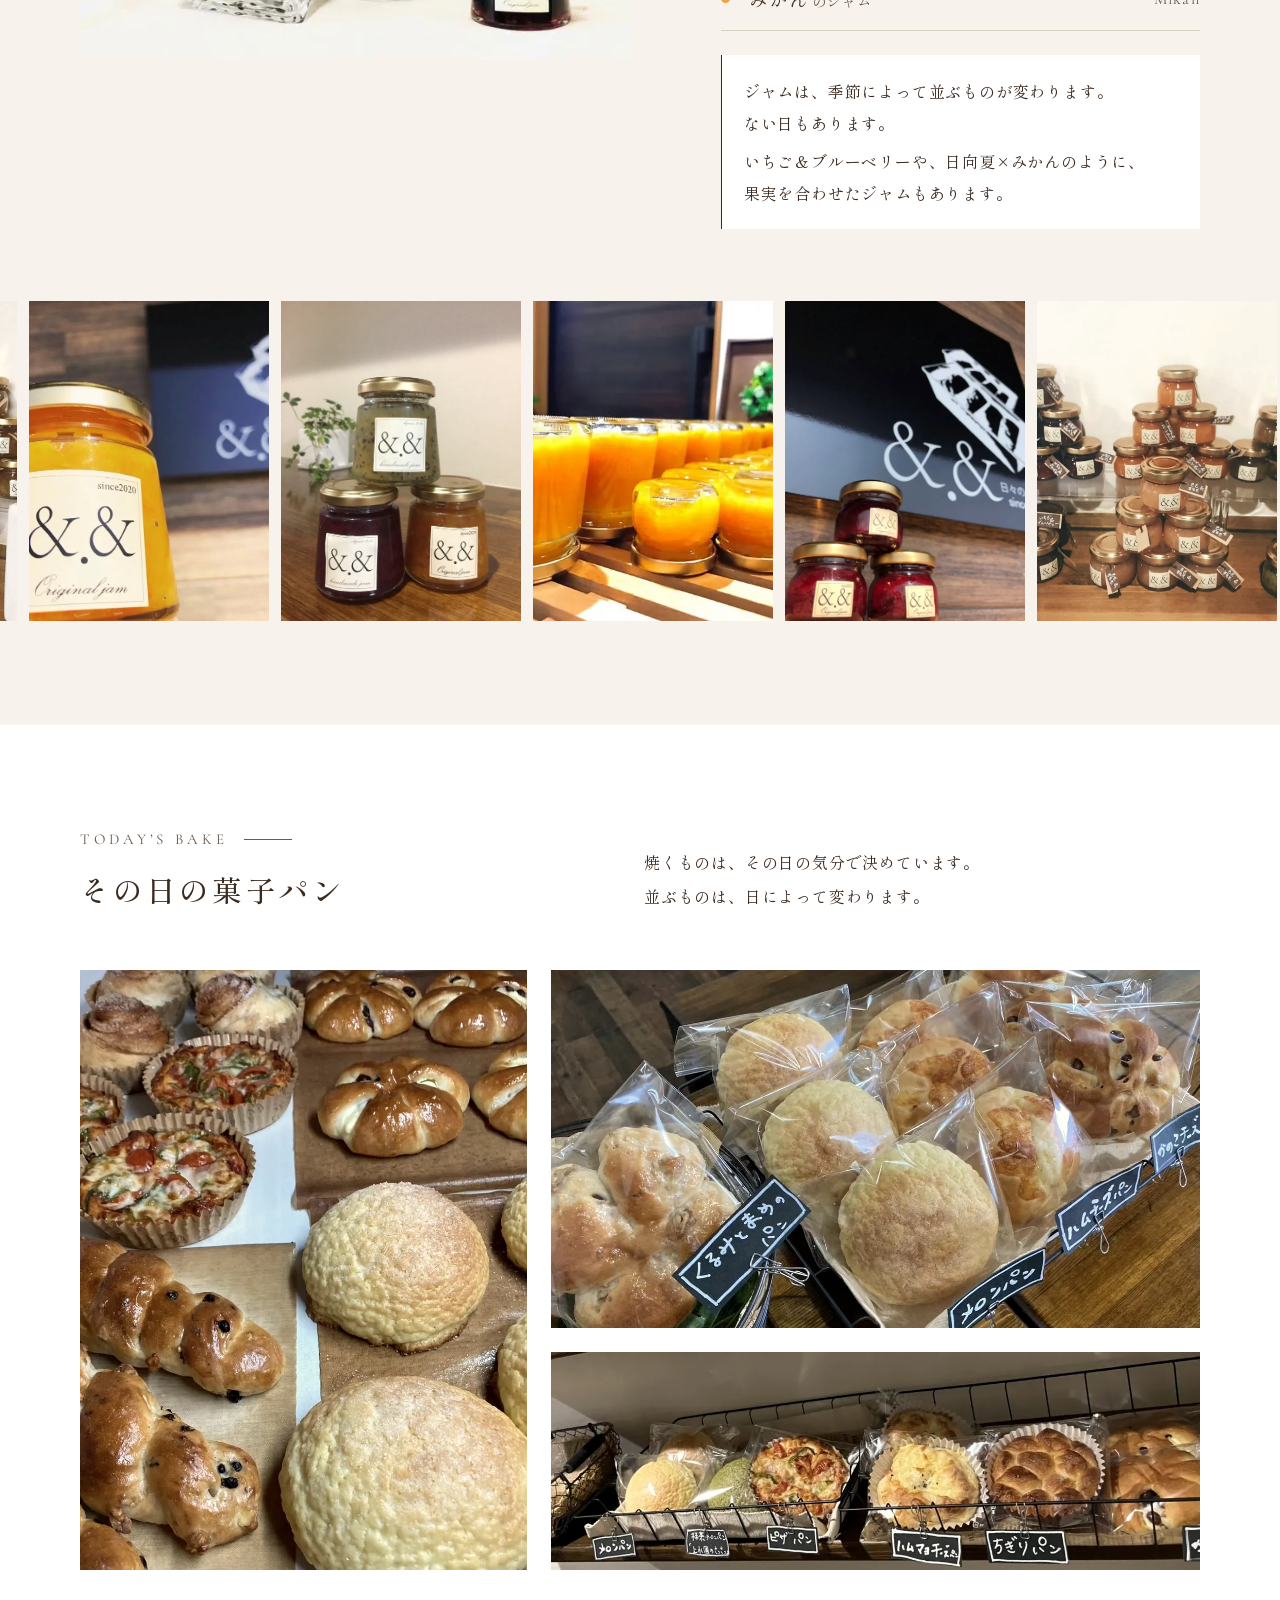
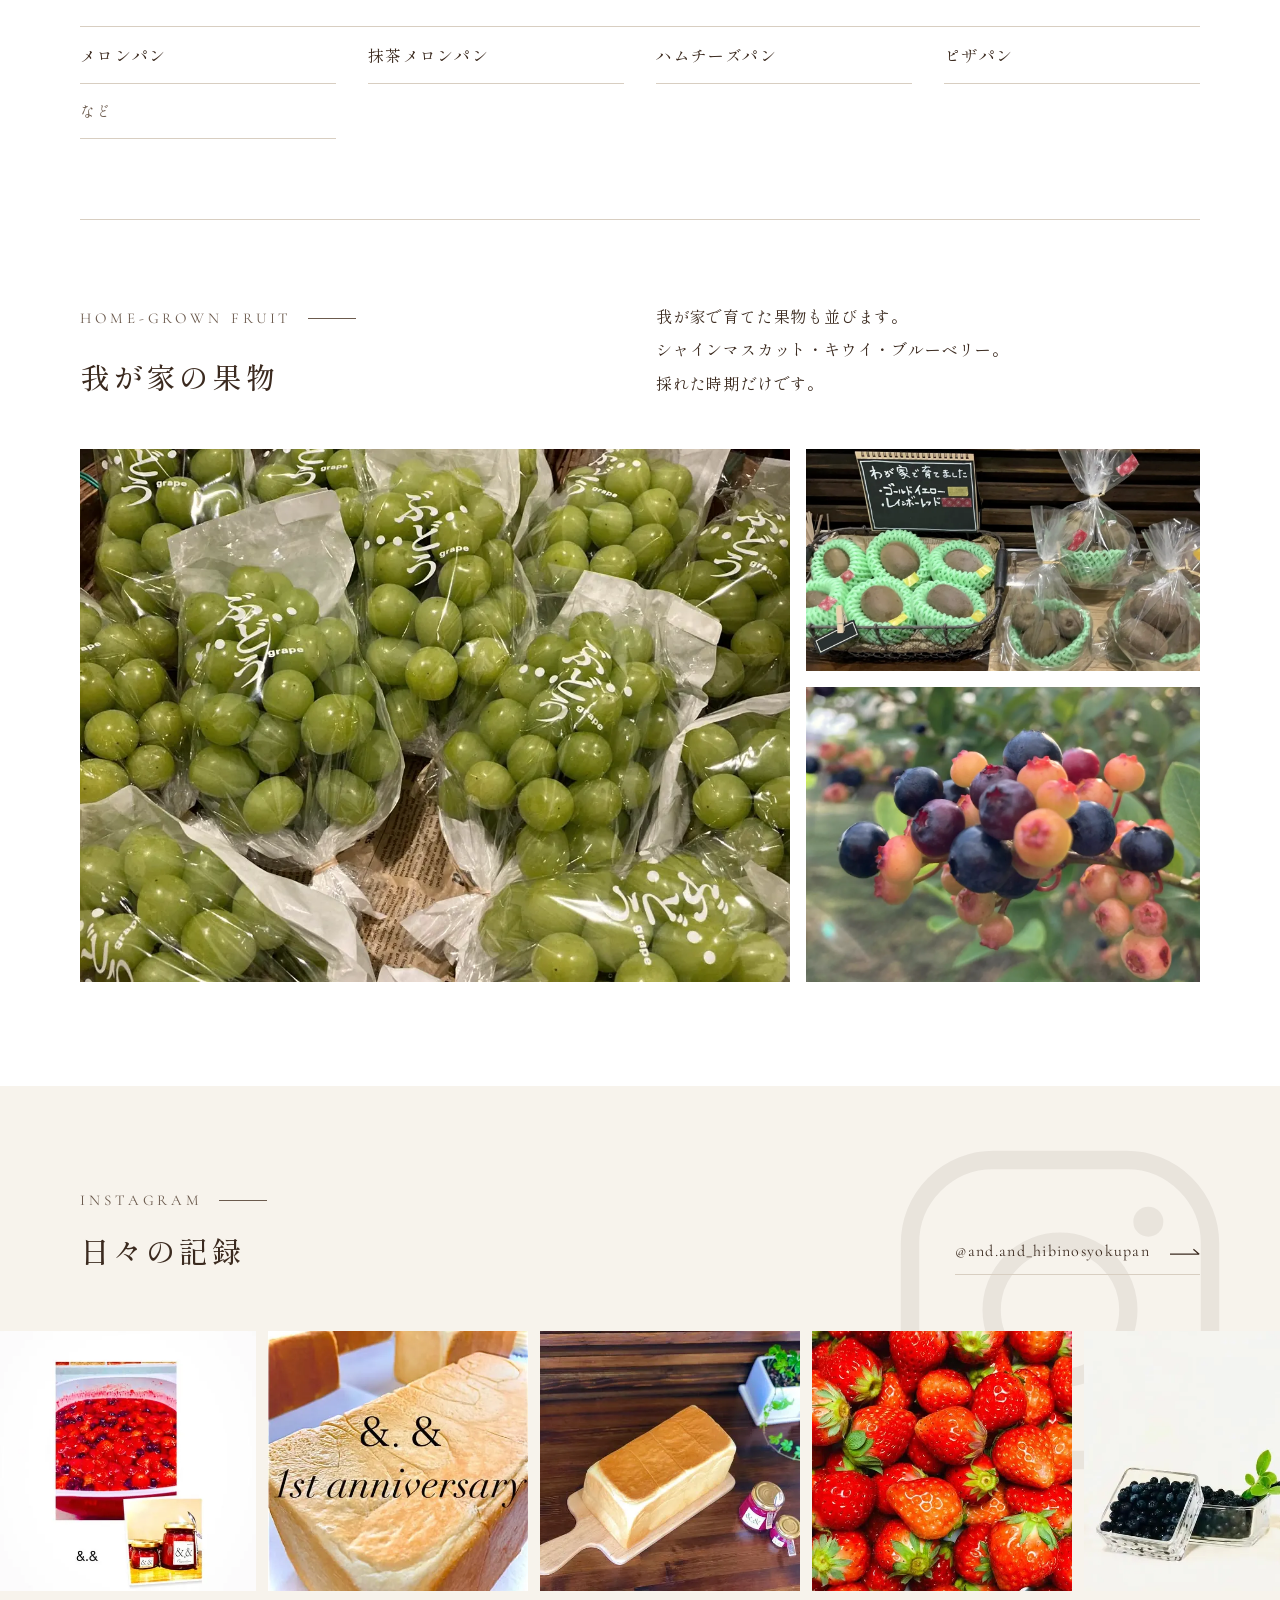
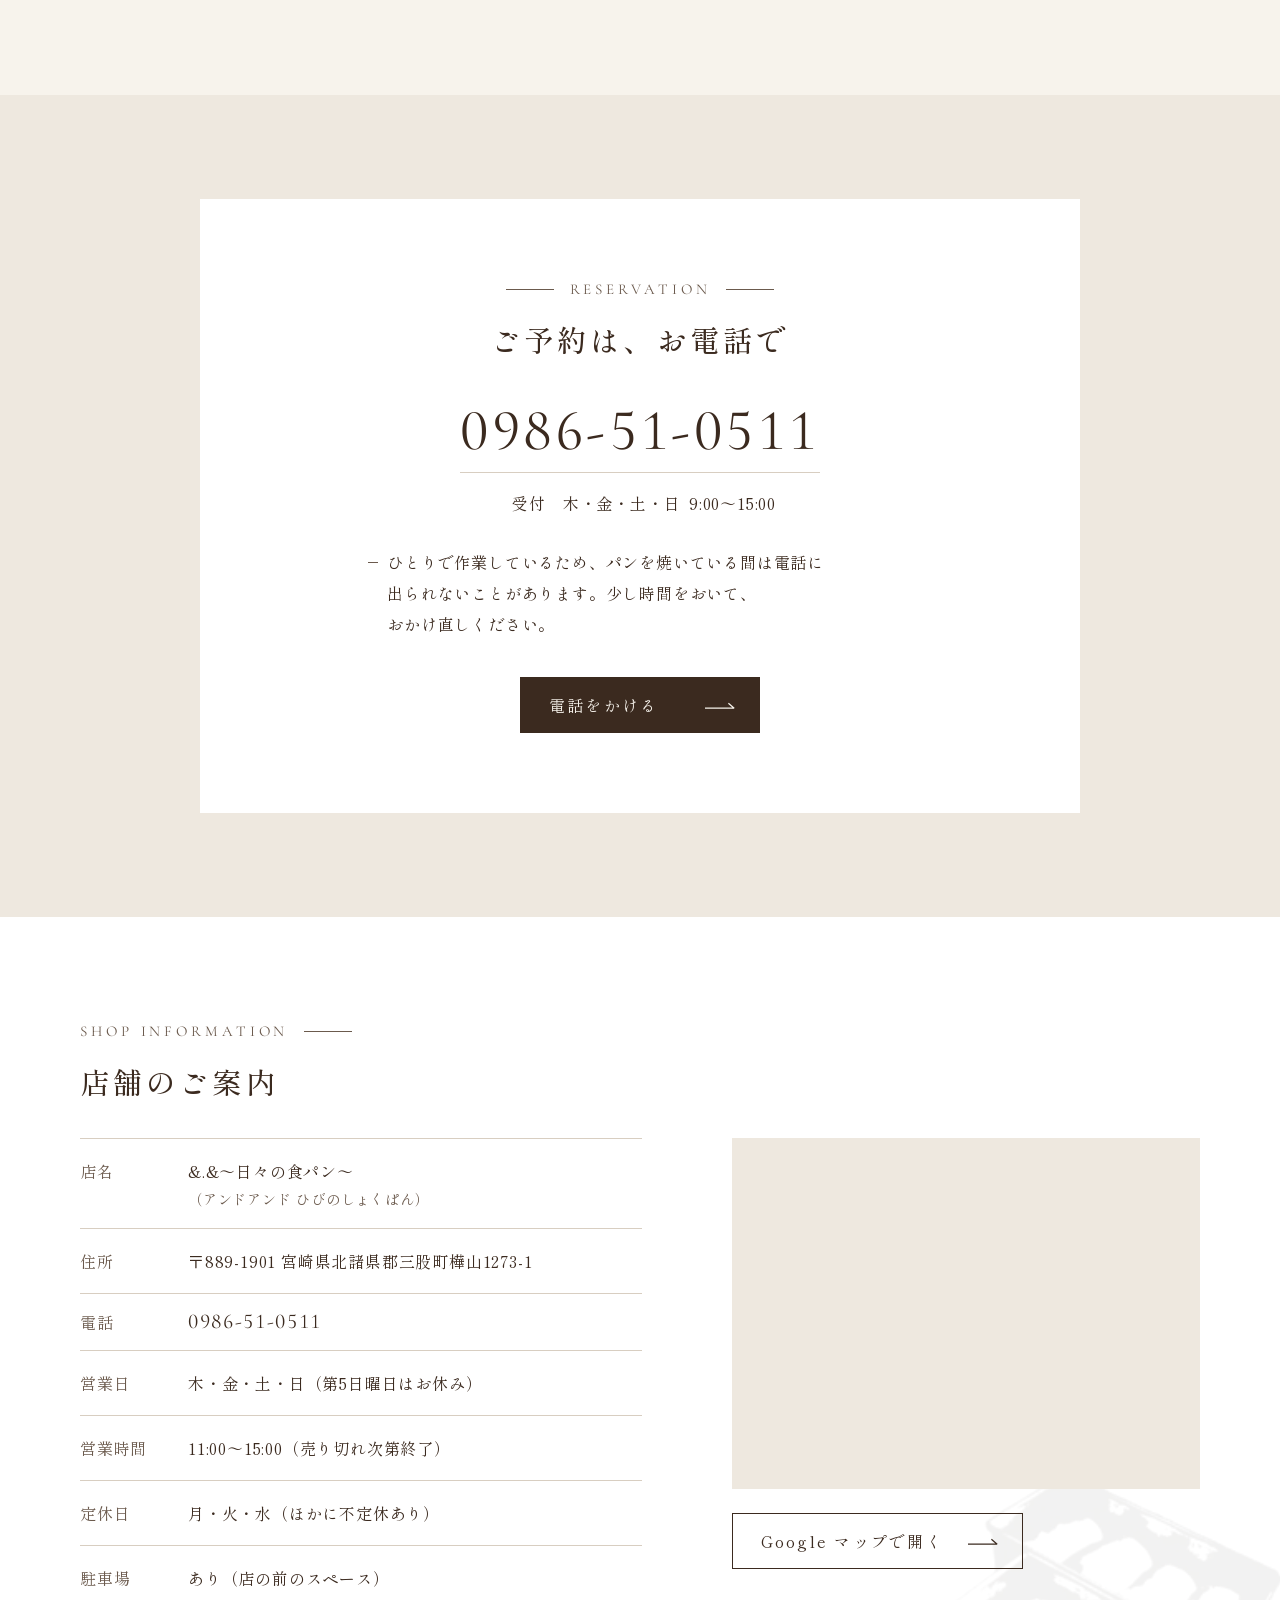
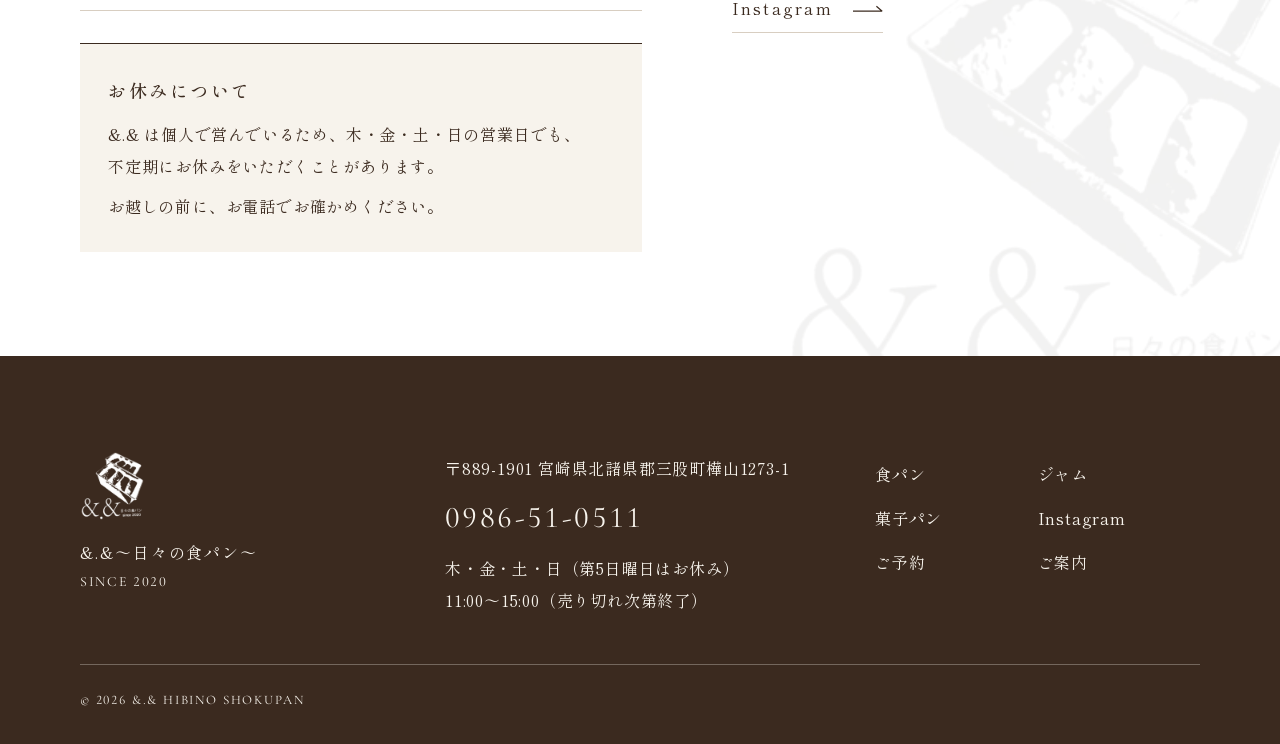
==== commit 217eaca4: "菓子パンの名前4つと粉砂糖の写真を外し、残り3枚を組み合わせて並べる。Instagramの欄の地にアイコンを薄く透かす Co-Authored-By: Claude Opus 5.5 <noreply" ====
--- a/index.html
+++ b/index.html
@@ -21,8 +21,8 @@
   <link rel="preconnect" href="https://fonts.googleapis.com">
   <link rel="preconnect" href="https://fonts.gstatic.com" crossorigin>
   <link href="https://fonts.googleapis.com/css2?family=Cormorant+Garamond:wght@400;500&amp;family=Shippori+Mincho:wght@400;500;600&amp;display=swap" rel="stylesheet">
-  <link rel="stylesheet" href="style.css?v=20261115r">
-  <script src="script.js?v=20261115r" defer></script>
+  <link rel="stylesheet" href="style.css?v=20261115s">
+  <script src="script.js?v=20261115s" defer></script>
   <!-- 検索向けのお店の情報（Googleなどが読む） -->
   <script type="application/ld+json">
   {
@@ -196,9 +196,8 @@
           <figure class="mosaic__tray"><img src="assets/sweets-tray.webp" width="867" height="1165" alt="天板に並ぶ菓子パン（メロンパン・ピザパンなど）" loading="lazy"></figure>
           <figure class="mosaic__shelf"><img src="assets/sweets-shelf.webp" width="1206" height="405" alt="店頭の棚に並ぶ菓子パンと名札（メロンパン・抹茶メロンパン・ピザパン・ハムマヨチーズパン・ちぎりパン）" loading="lazy"></figure>
           <figure class="mosaic__bag"><img src="assets/sweets-bags.webp" width="1280" height="706" alt="袋に入って並ぶ菓子パンと名札" loading="lazy"></figure>
-          <figure class="mosaic__donut"><img src="assets/sweets-donut.webp" width="827" height="915" alt="粉砂糖をまぶした菓子パン" loading="lazy"></figure>
-        </div>
-        <ul class="menu-list"><li>メロンパン</li><li>抹茶メロンパン</li><li>ハムチーズパン</li><li>ピザパン</li><li>かのこ豆チーズパン</li><li>小豆パン</li><li>塩パン</li><li>きなこちぎりパン</li><li class="menu-list__etc">など</li></ul>
+        </div>
+        <ul class="menu-list"><li>メロンパン</li><li>抹茶メロンパン</li><li>ハムチーズパン</li><li>ピザパン</li><li class="menu-list__etc">など</li></ul>
         <div class="home-fruit">
           <div class="home-fruit__text">
             <p class="heading__en latin">Home-grown fruit</p>
--- a/style.css
+++ b/style.css
@@ -248,24 +248,21 @@
 .sweets__head { display: grid; gap: 8px; margin-bottom: 40px; }
 .sweets__head .heading { margin-bottom: 16px; }
 @media (min-width: 900px) { .sweets__head { grid-template-columns: 1fr 1fr; align-items: end; margin-bottom: 56px; } .sweets__head .heading { margin-bottom: 0; } }
-/* 菓子パンの写真4枚（本人が切った写真。2026-11-15）。写真は切らず、縦横の比のまま、行ごとに高さをそろえて並べる。
-   PC：1行目 天板＋粉砂糖＋袋、2行目 店頭の棚。スマホ：天板＋粉砂糖、袋、店頭の棚。
+/* 菓子パンの写真3枚（本人が切った写真。粉砂糖の写真は外した。2026-11-15 本人）。写真は切らず、縦横の比のまま組み合わせる。
+   左に縦長の天板、右に袋と店頭の棚を上下に。左右の高さがそろうよう、左の幅を計算で決める（スマホもPCも同じ組み方）。
+   左の幅 W1 = ((全体 − すき間) × 0.887223 + すき間) ÷ 2.230937
+   （0.887223 = 袋の高さ/幅 0.551402 ＋ 棚の高さ/幅 0.335821、2.230937 = 天板の高さ/幅 1.343714 ＋ 0.887223）
    縦横の比は枠に持たせ、写真は枠いっぱいに敷く（WebKitで幅を変えた時に高さが古いまま残るのを防ぐ） */
-.mosaic { --gap: 10px; display: flex; flex-wrap: wrap; gap: var(--gap); }
+.mosaic { --gap: 8px; display: grid; gap: var(--gap); align-items: start;
+  grid-template-columns: calc(((100% - var(--gap)) * 0.887223 + var(--gap)) / 2.230937) minmax(0, 1fr);
+  grid-template-areas: "tray bag" "tray shelf"; }
 .mosaic figure { position: relative; overflow: hidden; aspect-ratio: var(--r); }
 .mosaic img { position: absolute; inset: 0; width: 100%; height: 100%; object-fit: cover; }
-.mosaic__tray { --r: 867 / 1165; order: 1; width: calc((100% - var(--gap)) * 0.7442 / 1.6480); }
-.mosaic__donut { --r: 827 / 915; order: 2; width: calc((100% - var(--gap)) * 0.9038 / 1.6480); }
-.mosaic__bag { --r: 1391 / 767; order: 3; width: 100%; }
-.mosaic__shelf { --r: 1206 / 405; order: 4; width: 100%; }
-@media (min-width: 900px) {
-  .mosaic { --gap: 24px; }
-  /* 1行目：天板・粉砂糖・袋を同じ高さで。2行目：横長の店頭の棚を横いっぱいに */
-  .mosaic__tray { order: 1; width: calc((100% - 2 * var(--gap)) * 0.7442 / 3.4616); }
-  .mosaic__donut { order: 2; width: calc((100% - 2 * var(--gap)) * 0.9038 / 3.4616); }
-  .mosaic__bag { order: 3; width: calc((100% - 2 * var(--gap)) * 1.8136 / 3.4616); }
-  .mosaic__shelf { order: 4; width: 100%; }
-}
+.mosaic__tray { --r: 867 / 1165; grid-area: tray; }
+.mosaic__bag { --r: 1391 / 767; grid-area: bag; }
+.mosaic__shelf { --r: 1206 / 405; grid-area: shelf; }
+@media (min-width: 600px) { .mosaic { --gap: 16px; } }
+@media (min-width: 900px) { .mosaic { --gap: 24px; } }
 .menu-list { display: grid; grid-template-columns: 1fr 1fr; column-gap: 24px; margin-top: 40px; border-top: 1px solid var(--line); }
 .menu-list li { padding: 12px 0; border-bottom: 1px solid var(--line); font-size: 16px; letter-spacing: .08em; }
 .menu-list .menu-list__etc { color: var(--ink-soft); font-size: 15px; }
@@ -294,7 +291,12 @@
 }
 
 /* ---- Instagram：投稿が横に流れる（牛輝・Rayと同じ動き） ---- */
-.instagram { background: var(--kiji); }
+.instagram { background: var(--kiji); position: relative; overflow: hidden; }
+/* 地に、Instagramのアイコン（上の帯と同じ形）を大きく薄く透かす（2026-11-15 本人）。濃さは最初の画面のロゴの透かしにそろえる */
+.instagram::before { content: ""; position: absolute; z-index: 0; right: -56px; top: 28px; width: 280px; height: 280px; pointer-events: none; opacity: .07;
+  background: url("data:image/svg+xml,%3Csvg xmlns='http://www.w3.org/2000/svg' viewBox='0 0 24 24'%3E%3Crect x='3' y='3' width='18' height='18' rx='5' fill='none' stroke='%233B2A1F' stroke-width='1.1'/%3E%3Ccircle cx='12' cy='12' r='4.1' fill='none' stroke='%233B2A1F' stroke-width='1.1'/%3E%3Ccircle cx='17.3' cy='6.7' r='.9' fill='%233B2A1F'/%3E%3C/svg%3E") center / contain no-repeat; }
+.instagram > * { position: relative; z-index: 1; }
+@media (min-width: 900px) { .instagram::before { right: calc(50% - 620px); top: 24px; width: 400px; height: 400px; } }
 .instagram__head { display: grid; gap: 8px; margin-bottom: 40px; }
 .instagram__head .heading { margin-bottom: 0; }
 .instagram__links .more-link { margin-top: 0; }
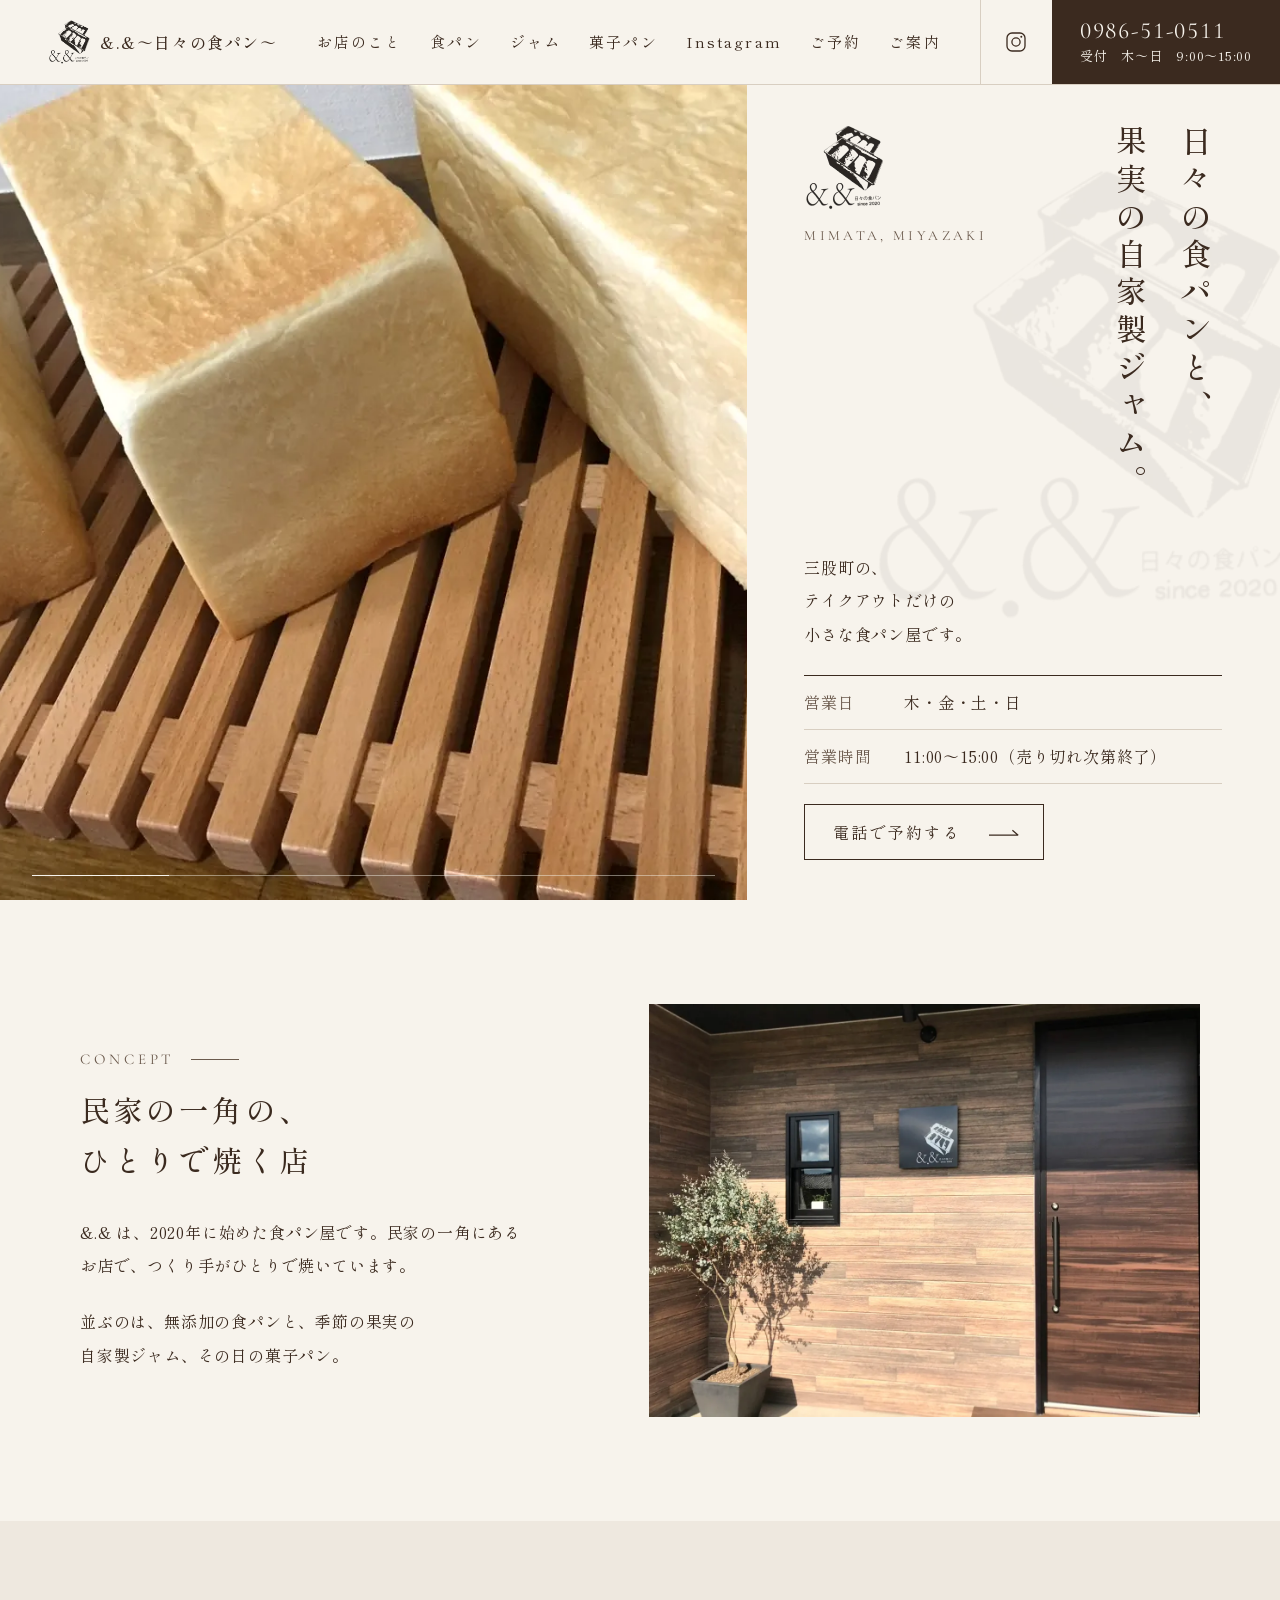
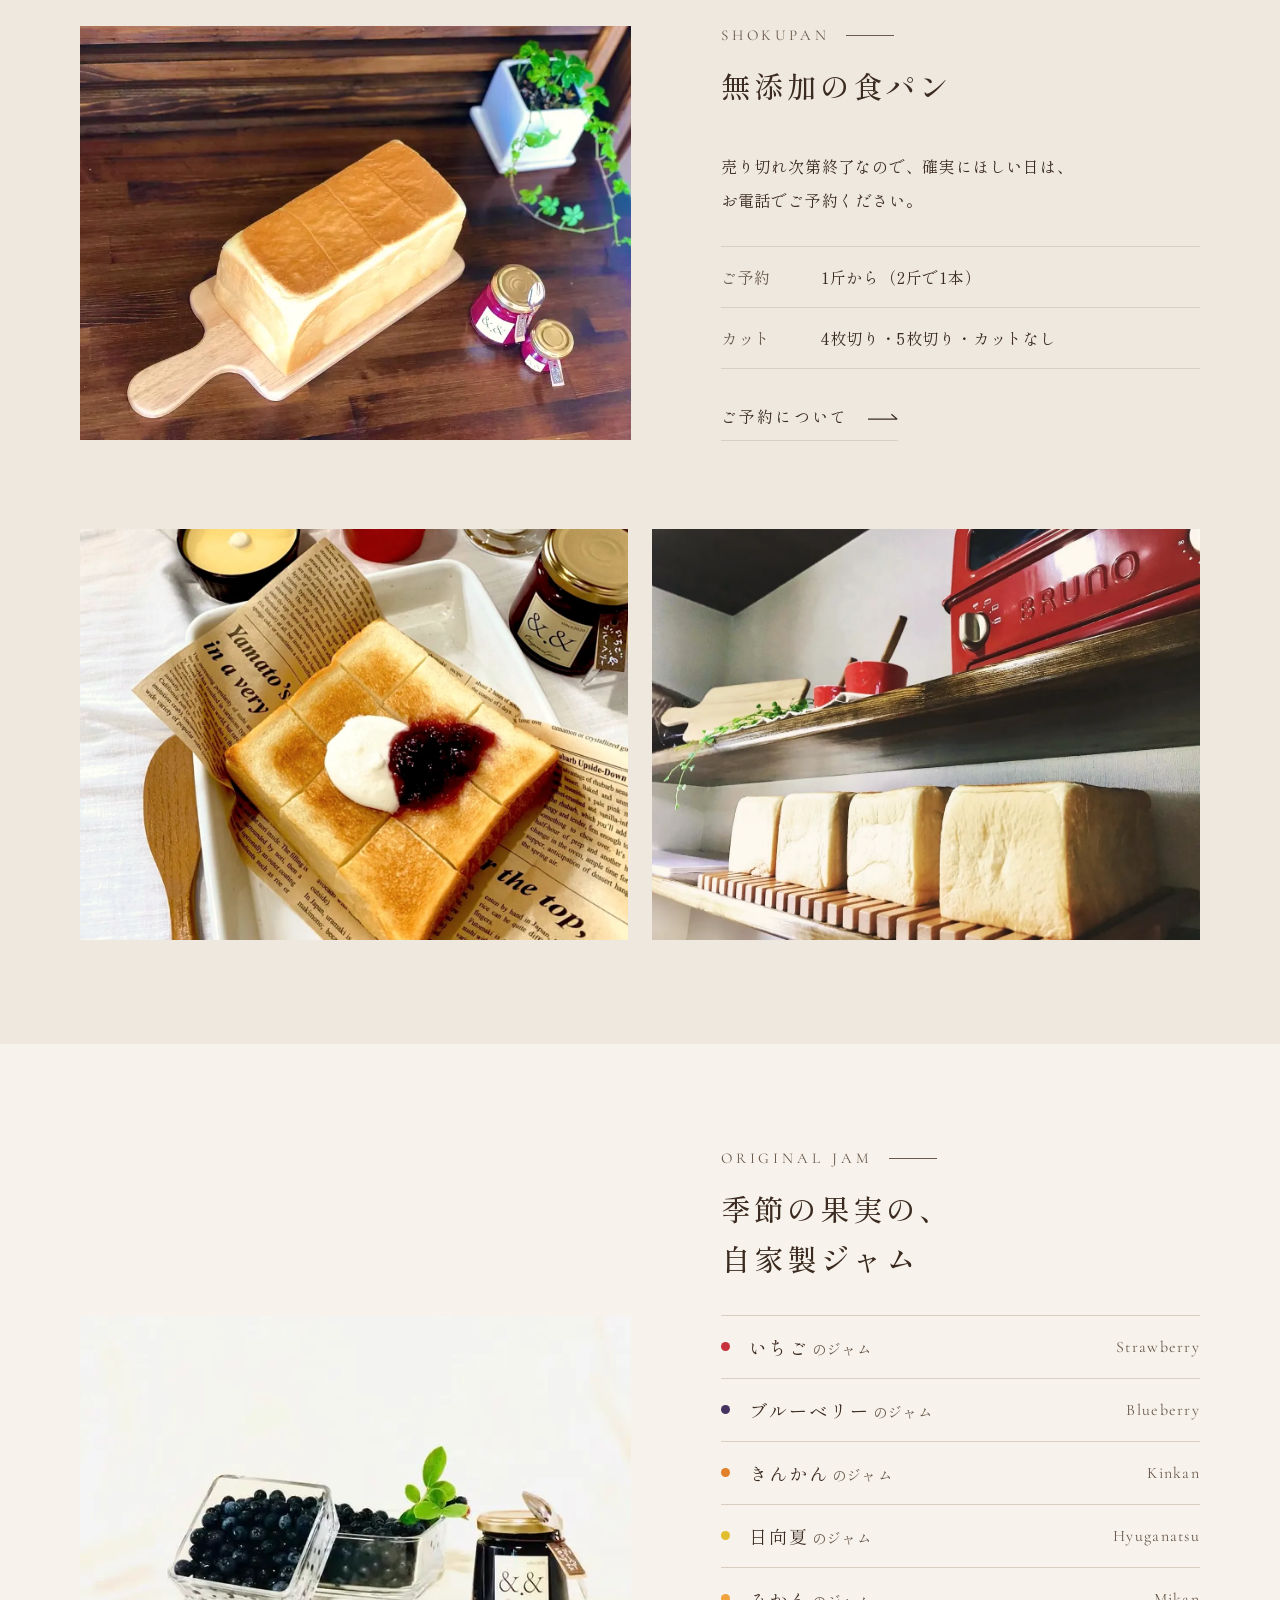
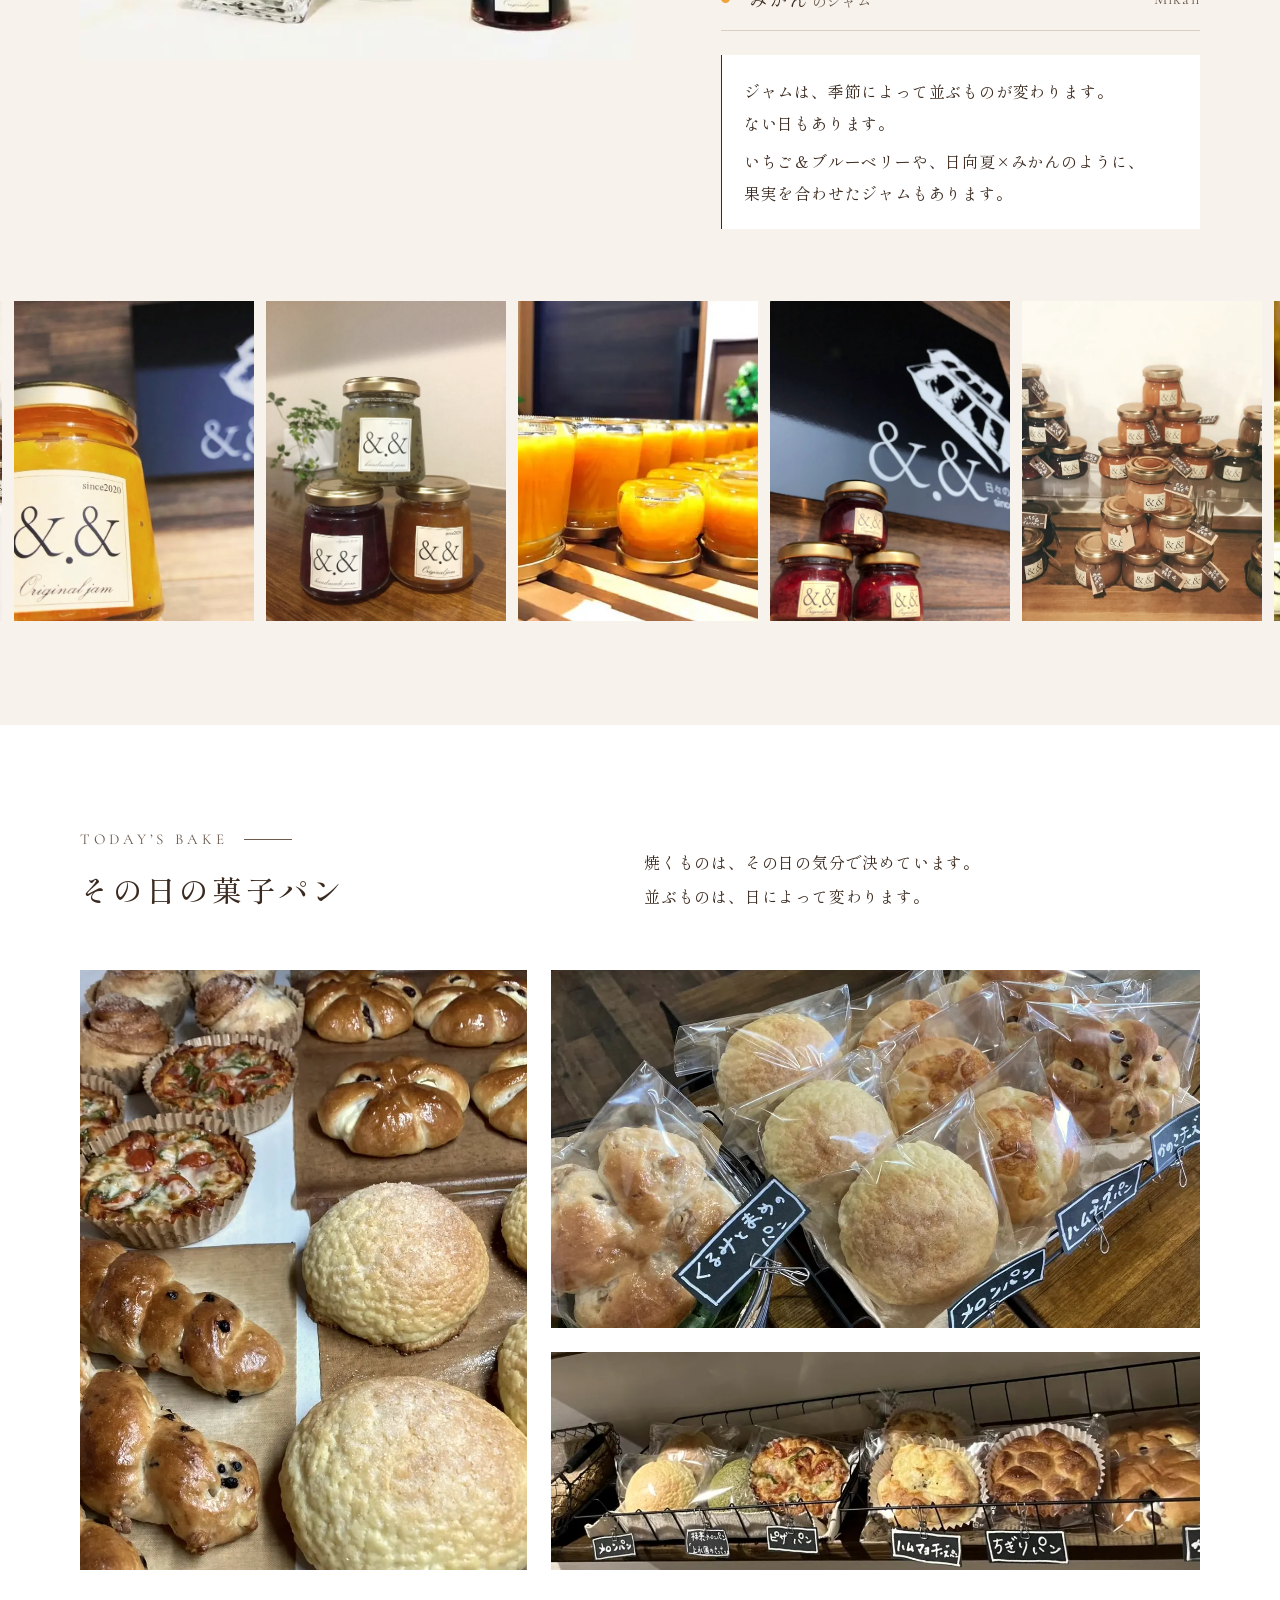
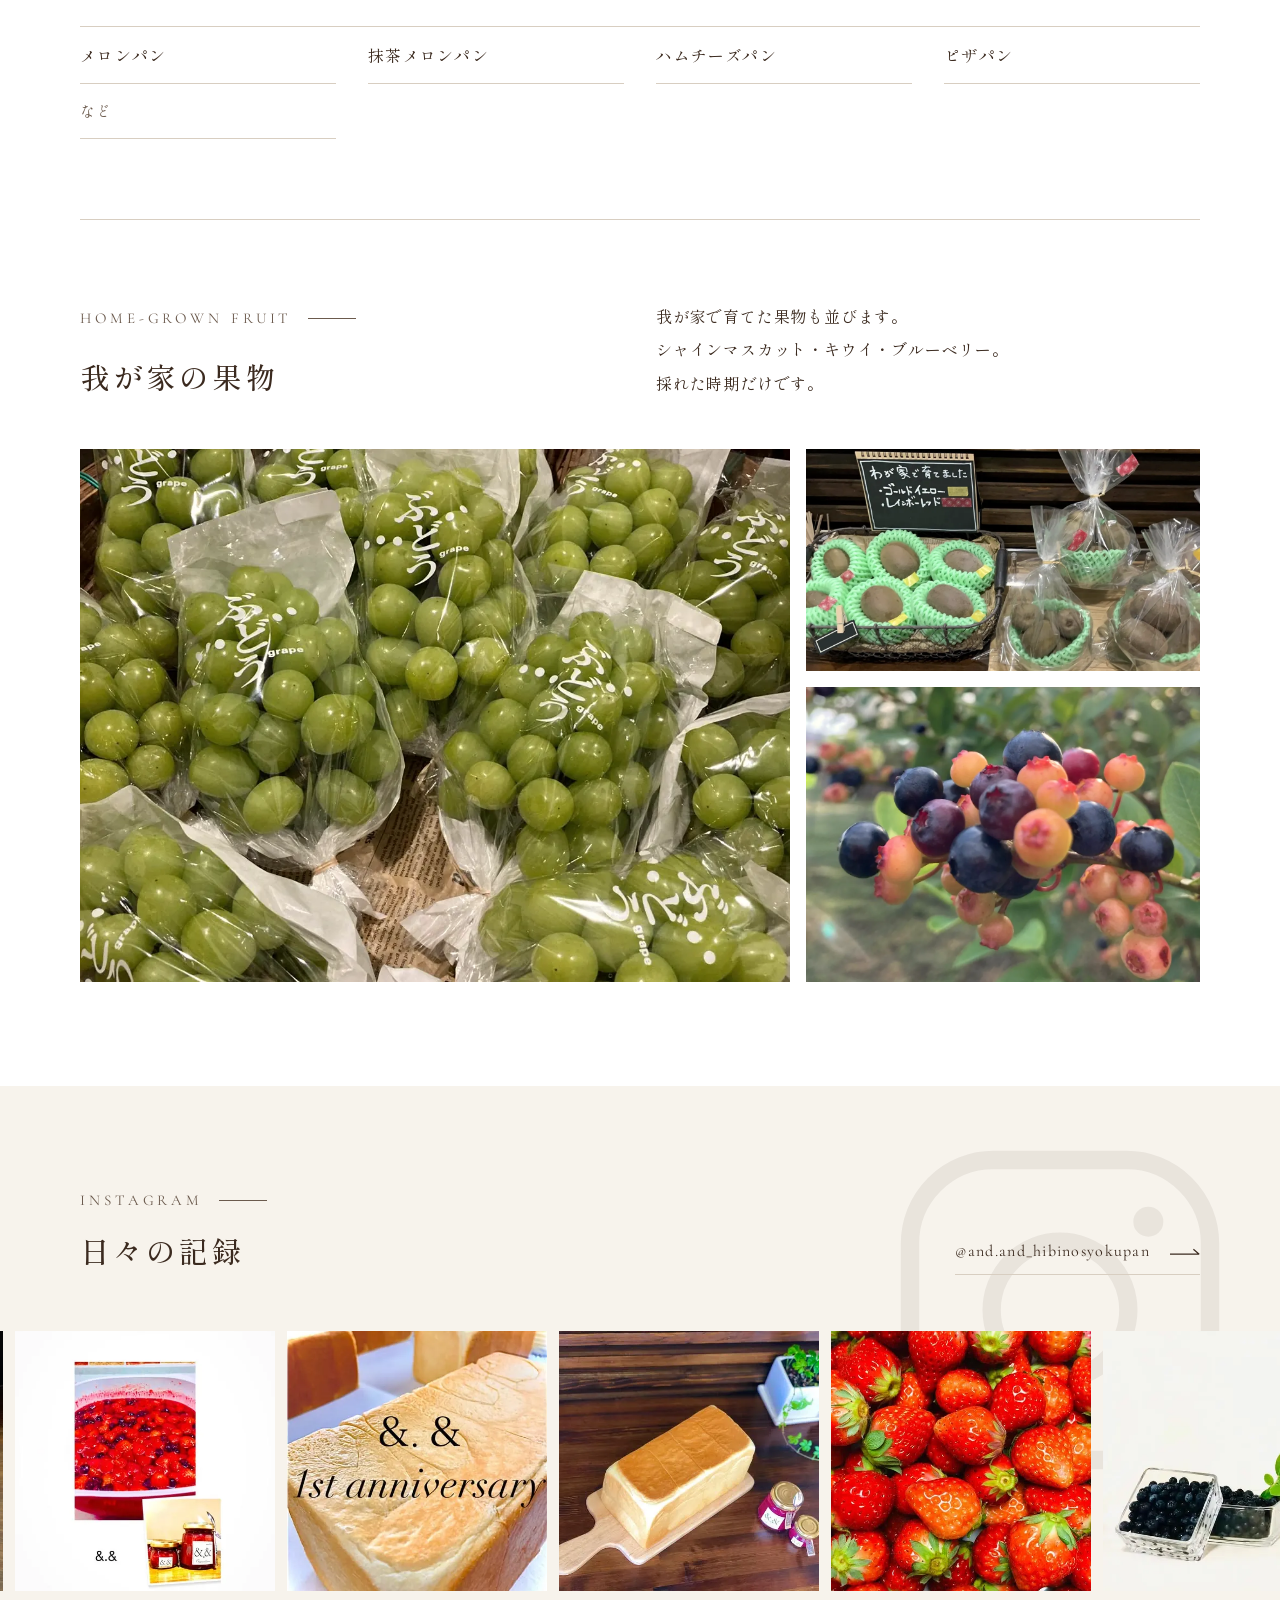
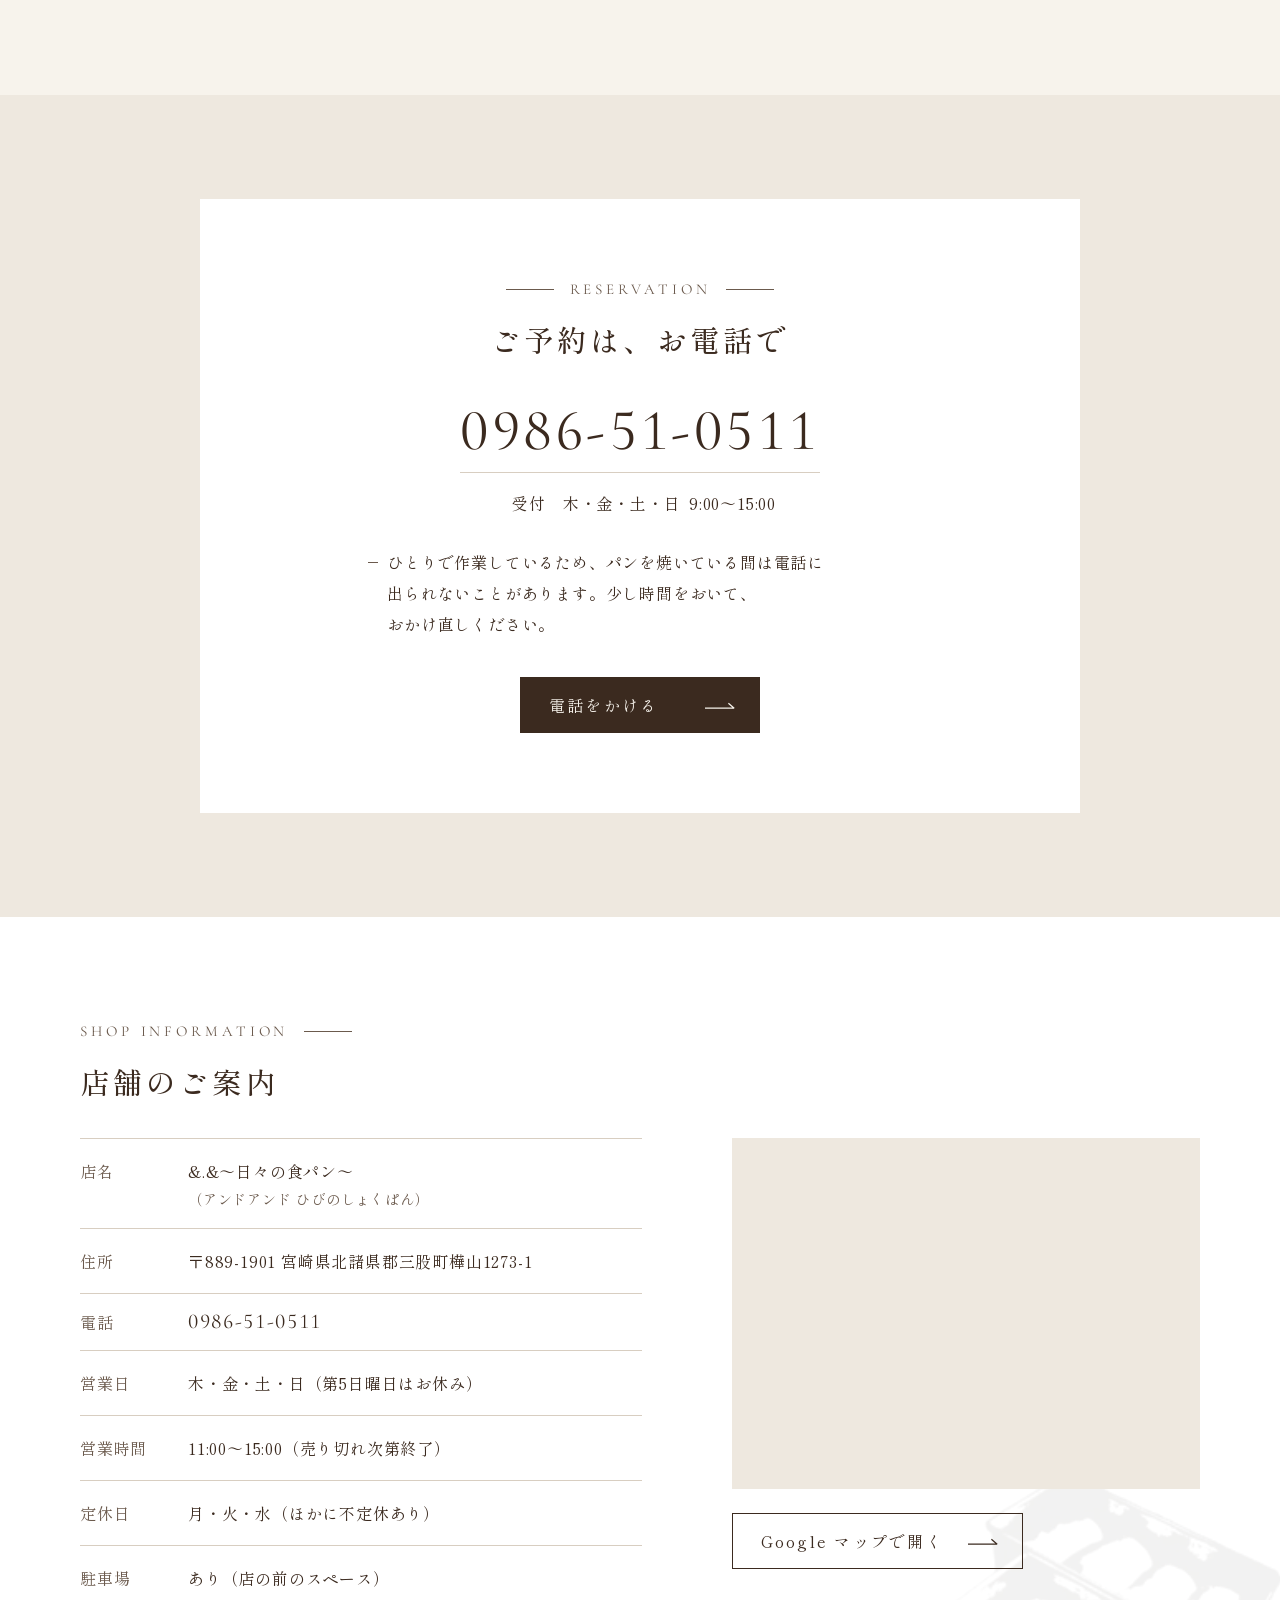
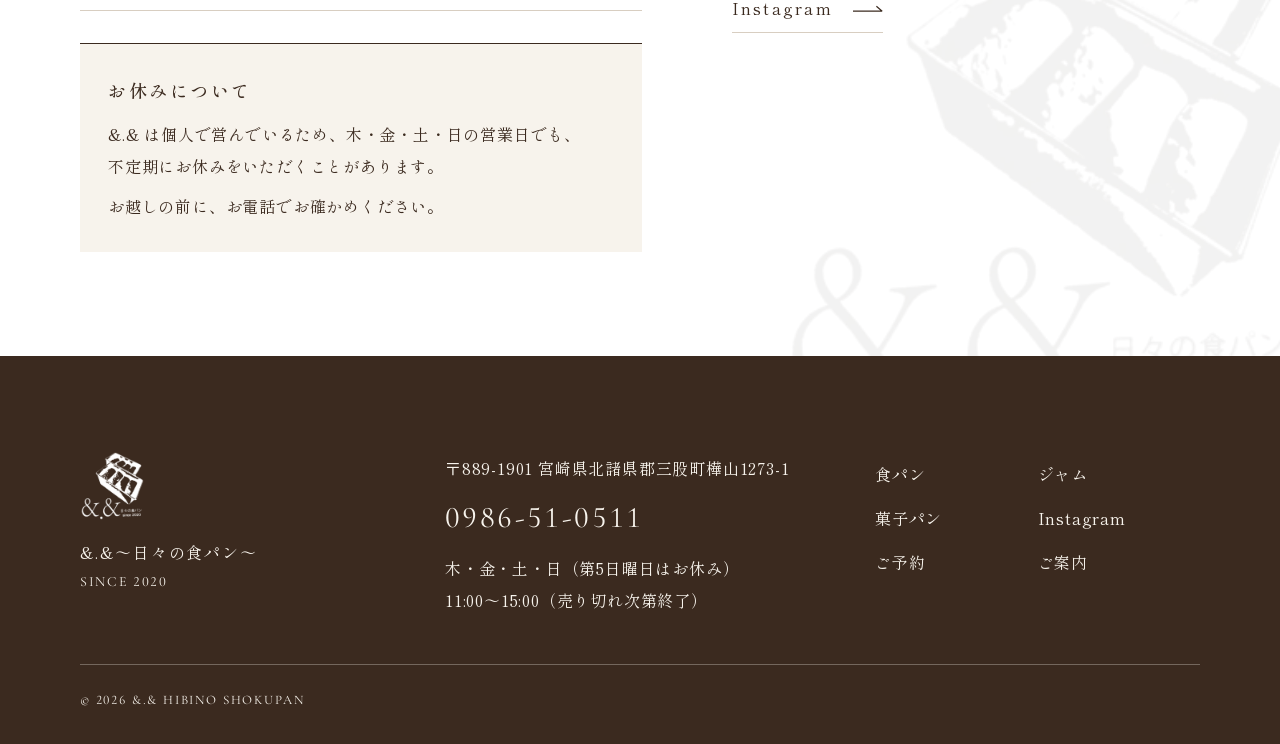
==== commit b0b8e330: "始まりの演出を4秒にする Co-Authored-By: Claude Opus 5.5 <noreply@anthropic.com>" ====
--- a/index.html
+++ b/index.html
@@ -21,8 +21,8 @@
   <link rel="preconnect" href="https://fonts.googleapis.com">
   <link rel="preconnect" href="https://fonts.gstatic.com" crossorigin>
   <link href="https://fonts.googleapis.com/css2?family=Cormorant+Garamond:wght@400;500&amp;family=Shippori+Mincho:wght@400;500;600&amp;display=swap" rel="stylesheet">
-  <link rel="stylesheet" href="style.css?v=20261115s">
-  <script src="script.js?v=20261115s" defer></script>
+  <link rel="stylesheet" href="style.css?v=20261115t">
+  <script src="script.js?v=20261115t" defer></script>
   <!-- 検索向けのお店の情報（Googleなどが読む） -->
   <script type="application/ld+json">
   {
--- a/style.css
+++ b/style.css
@@ -46,11 +46,11 @@
 :focus-visible { outline: 2px solid var(--ink); outline-offset: 3px; }
 
 /* ---- 始まりの演出：生成りの地に「&.&」をペンで書き、書き終わったらページへ（2026-11-15 本人） ----
-   JS が無くても、3.4秒で消える（消え方も CSS だけで決めている） */
+   全体で4秒（2026-11-15 本人「4秒にして」）。JS が無くても4秒で消える（消え方も CSS だけで決めている） */
 .intro { display: none; }
 .has-intro .intro {
   display: grid; place-items: center; position: fixed; inset: 0; z-index: 200; background: var(--kiji); cursor: pointer;
-  animation: intro-out .7s ease 2.7s forwards;
+  animation: intro-out .8s ease 3.2s forwards;
 }
 .intro__art { position: relative; display: grid; place-items: center; }
 /* 「&.&」を書いている間に、後ろからロゴの食パンの型の絵がうっすら浮かび上がり、書き終える頃にはある程度見えている */
@@ -58,18 +58,18 @@
   position: absolute; left: 50%; top: 50%; width: min(78vw, 470px); aspect-ratio: 476 / 519;
   background: url(assets/intro-pans.webp) center / contain no-repeat;
   opacity: 0; transform: translate(-50%, -50%) scale(1.06); filter: blur(3px);
-  animation: intro-pans 2.2s cubic-bezier(.45, 0, .4, 1) .15s forwards; pointer-events: none;
+  animation: intro-pans 2.6s cubic-bezier(.45, 0, .4, 1) .2s forwards; pointer-events: none;
 }
 @keyframes intro-pans { to { opacity: .17; transform: translate(-50%, -50%) scale(1); filter: blur(0); } }
 .intro__mark { position: relative; z-index: 1; width: min(62vw, 380px); height: auto; overflow: visible; }
 .intro__glyph {
   fill: var(--ink); fill-opacity: 0; stroke: var(--ink); stroke-width: 5; stroke-linecap: round; stroke-linejoin: round;
   stroke-dasharray: var(--len, 6000); stroke-dashoffset: var(--len, 6000);
-  animation: intro-draw var(--dur) cubic-bezier(.5, .1, .3, 1) var(--delay) forwards, intro-fill .6s ease 1.9s forwards;
-}
-.intro__glyph:nth-child(1) { --delay: .2s; --dur: 1s; }
-.intro__glyph:nth-child(2) { --delay: 1.05s; --dur: .25s; }
-.intro__glyph:nth-child(3) { --delay: 1.2s; --dur: 1s; }
+  animation: intro-draw var(--dur) cubic-bezier(.5, .1, .3, 1) var(--delay) forwards, intro-fill .7s ease 2.25s forwards;
+}
+.intro__glyph:nth-child(1) { --delay: .25s; --dur: 1.2s; }
+.intro__glyph:nth-child(2) { --delay: 1.25s; --dur: .3s; }
+.intro__glyph:nth-child(3) { --delay: 1.4s; --dur: 1.2s; }
 .has-intro .intro.is-skipped { animation: intro-out .35s ease forwards; }
 @keyframes intro-draw { to { stroke-dashoffset: 0; } }
 @keyframes intro-fill { to { fill-opacity: 1; } }
